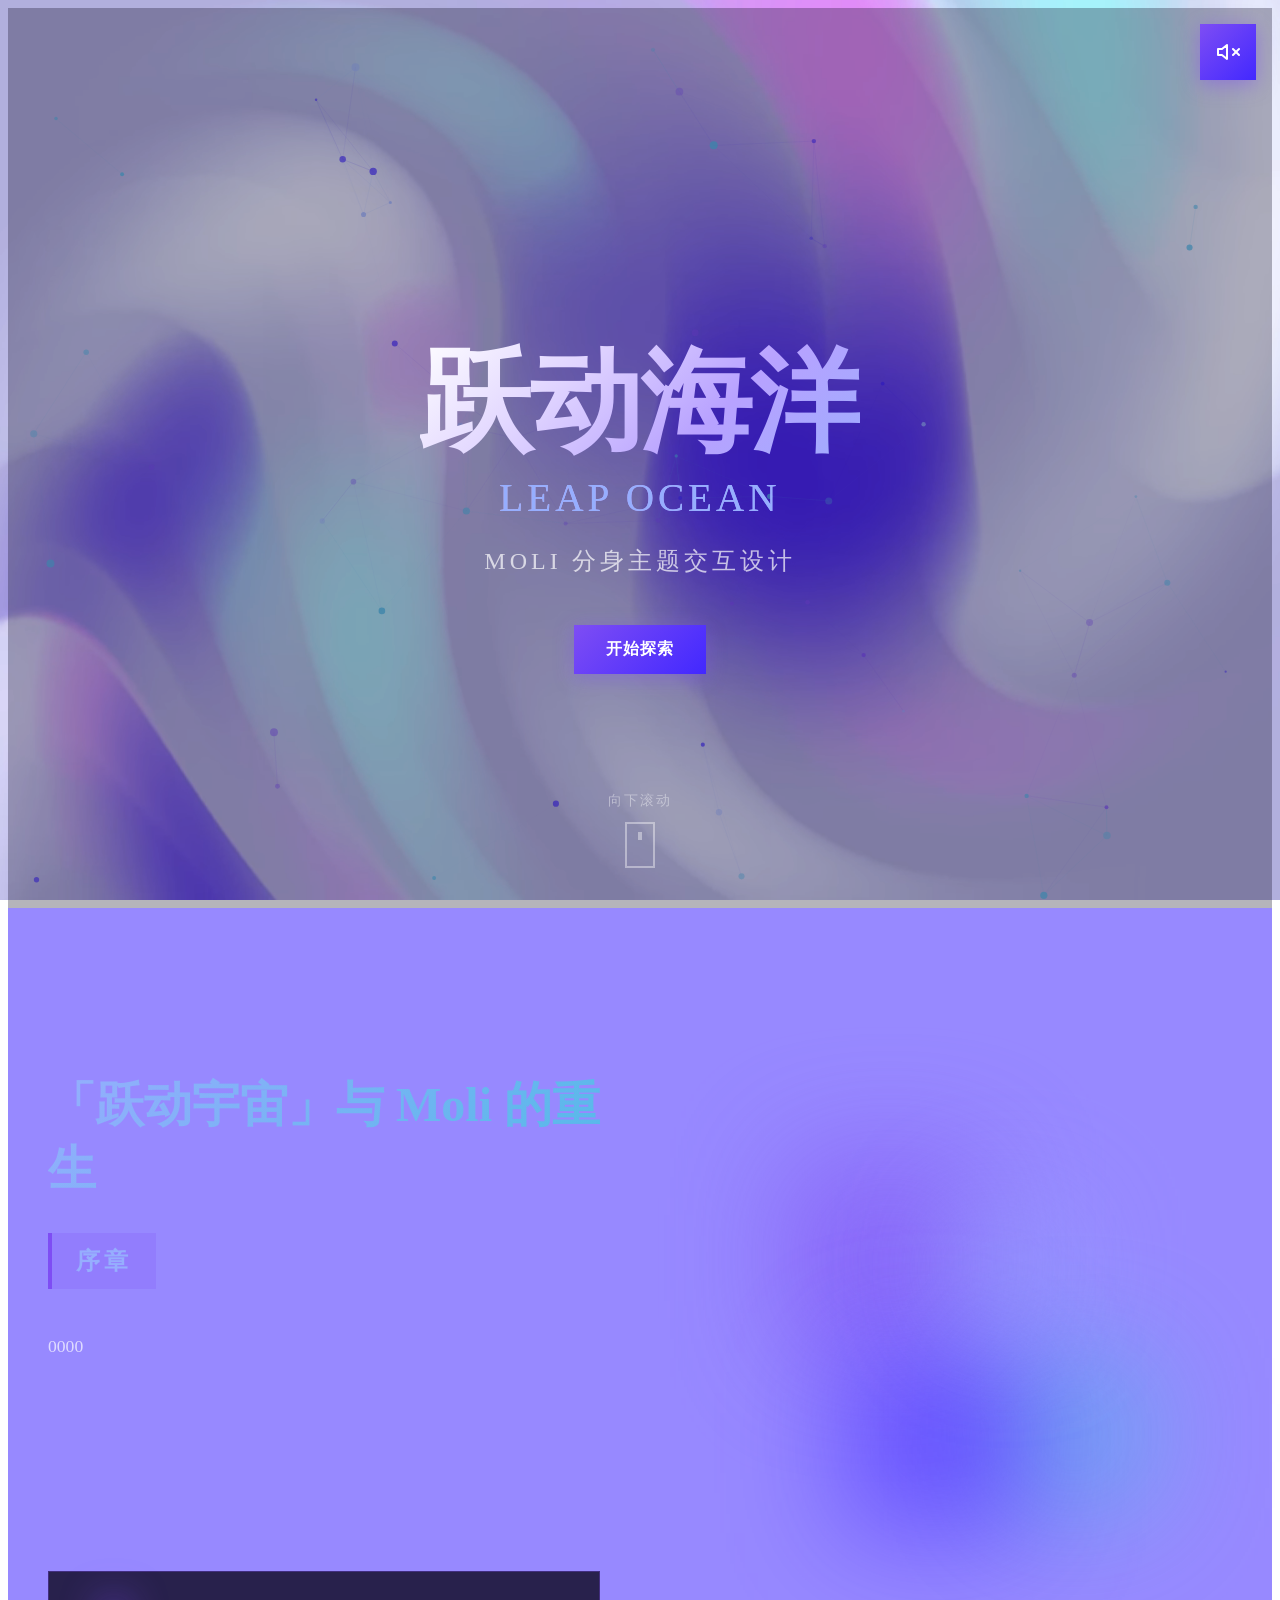
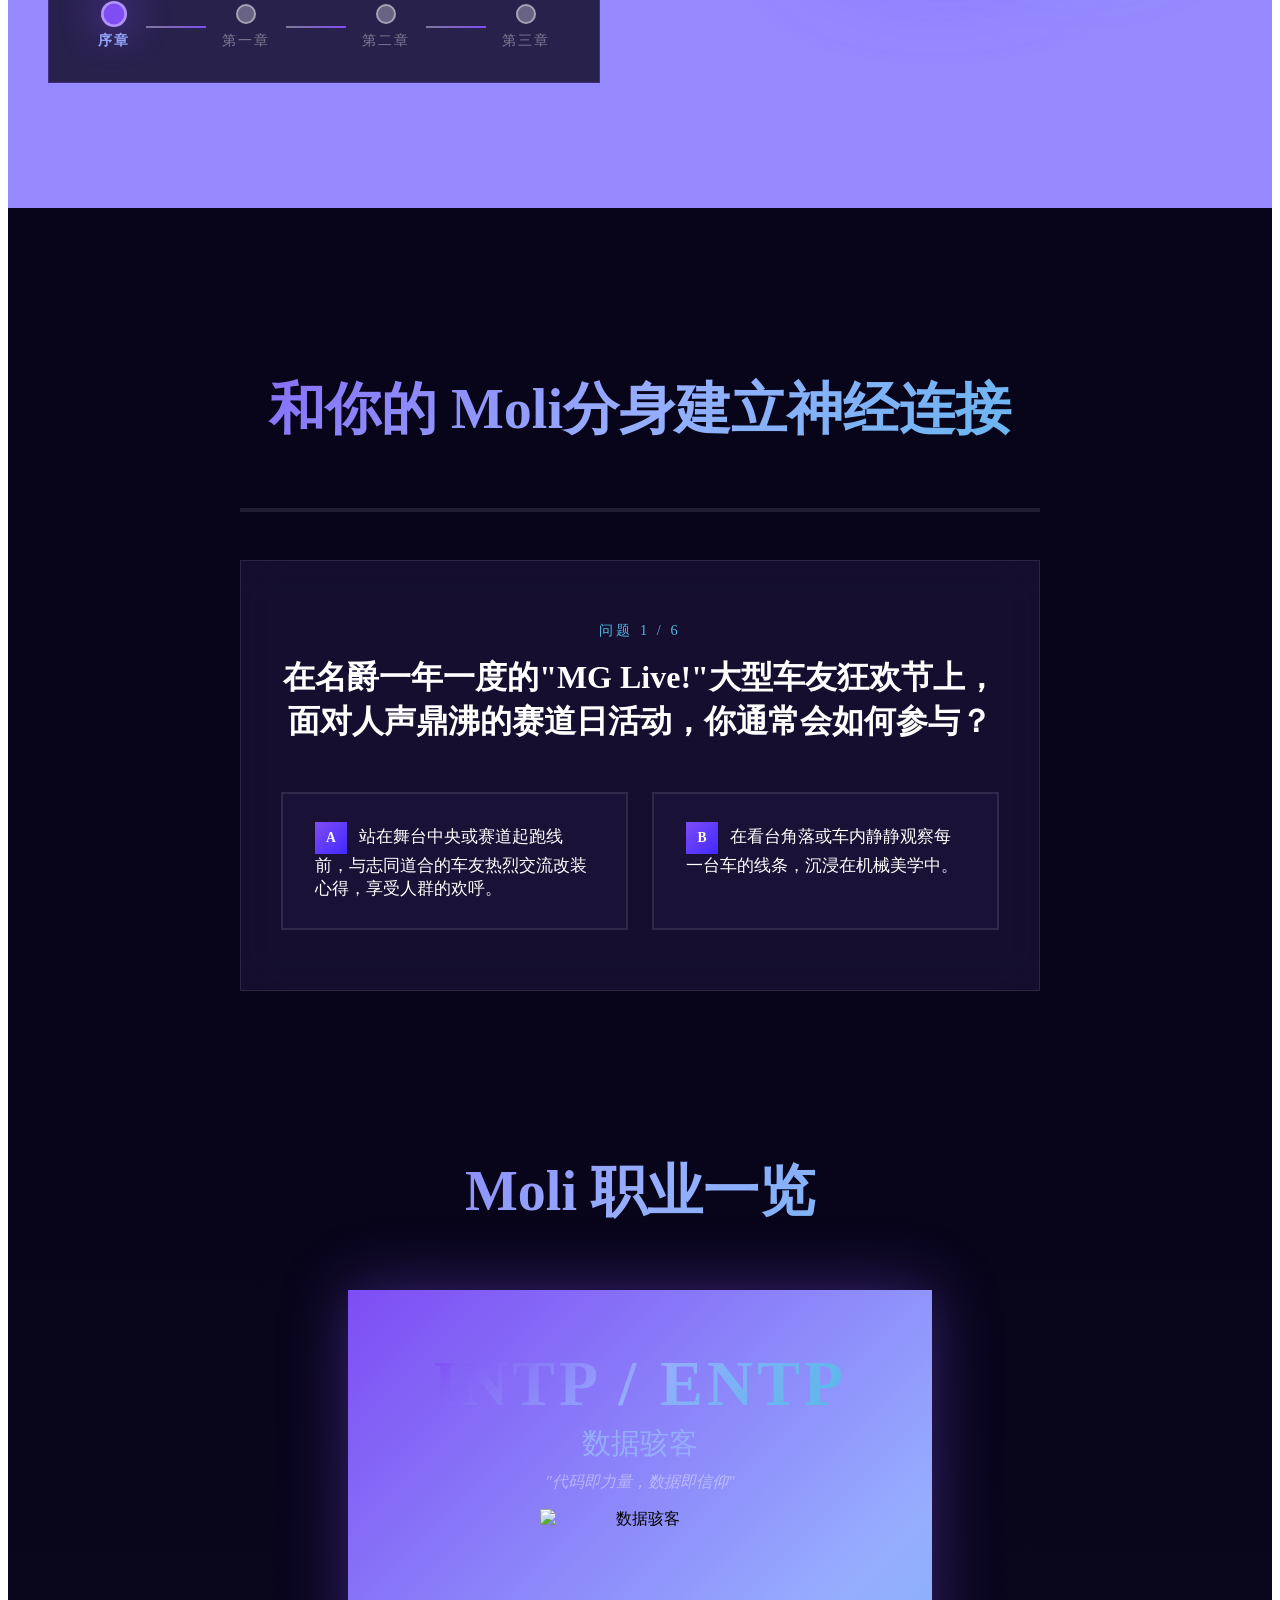
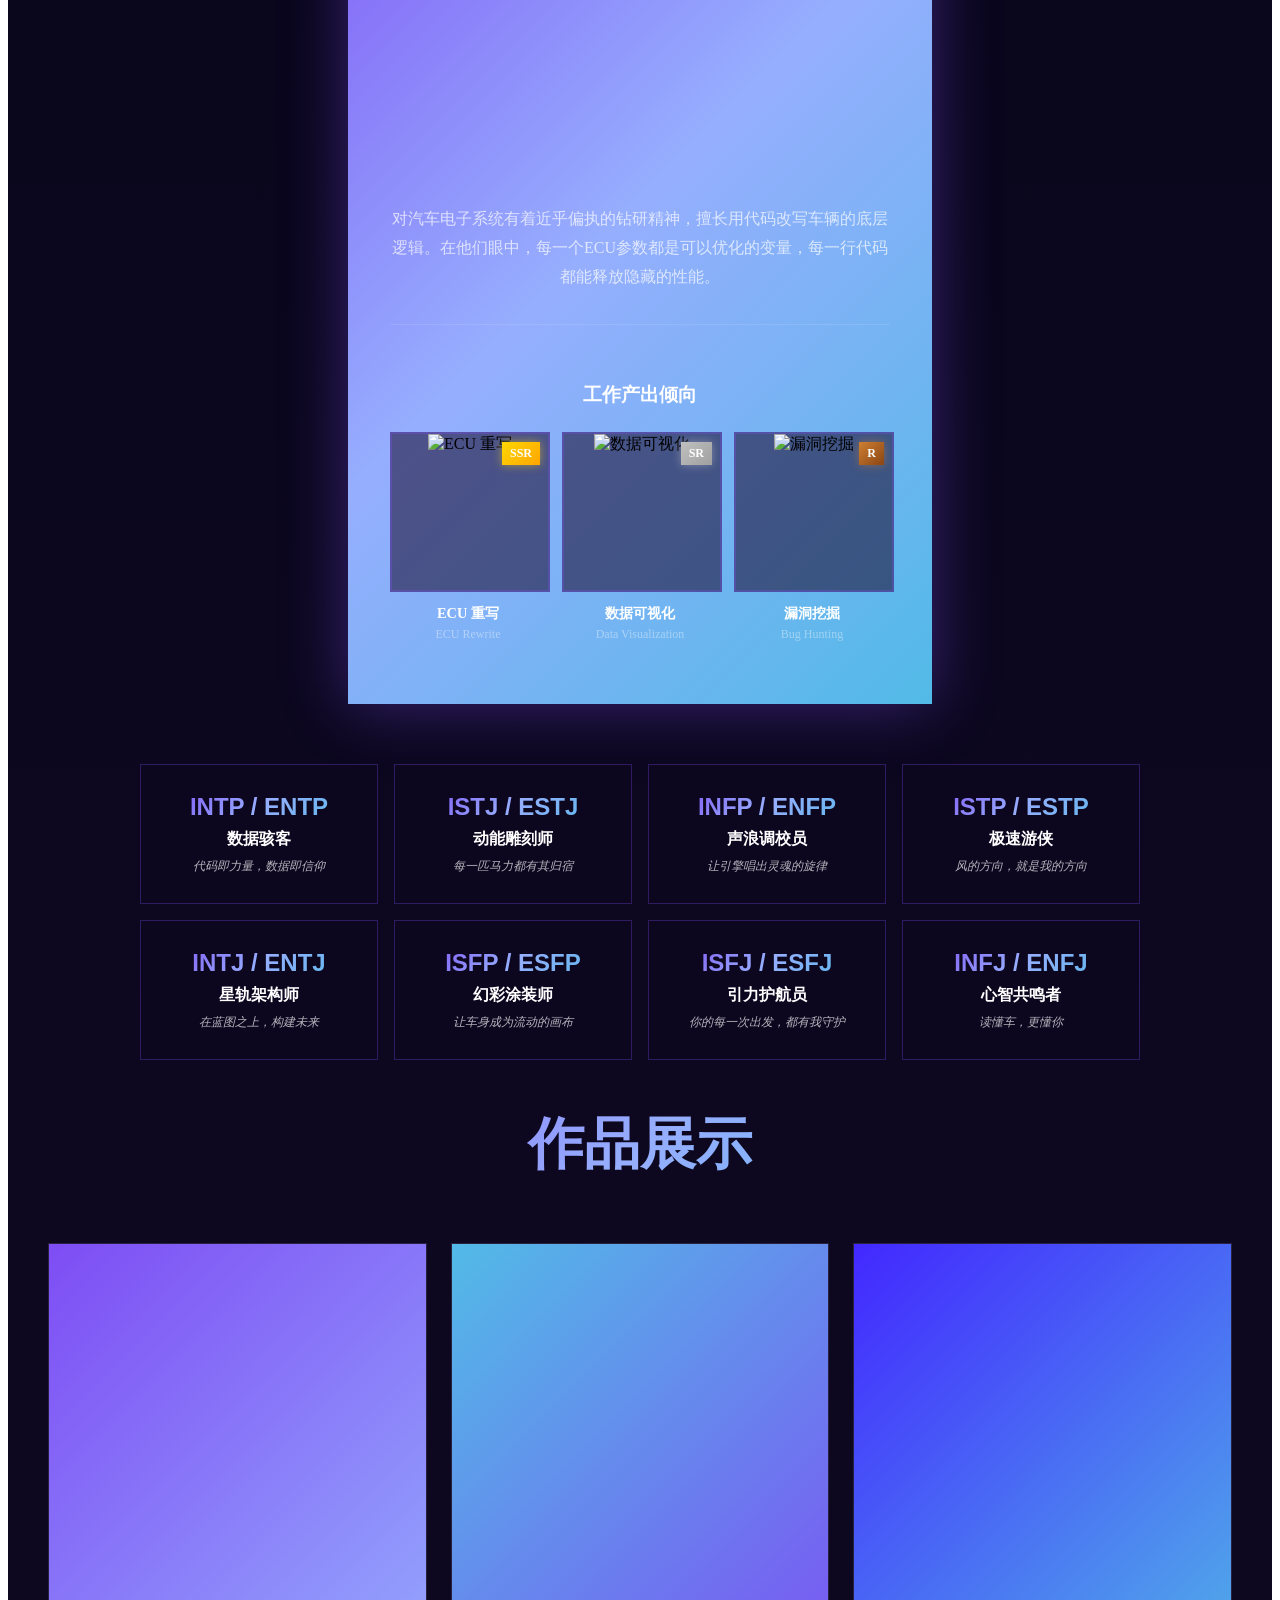
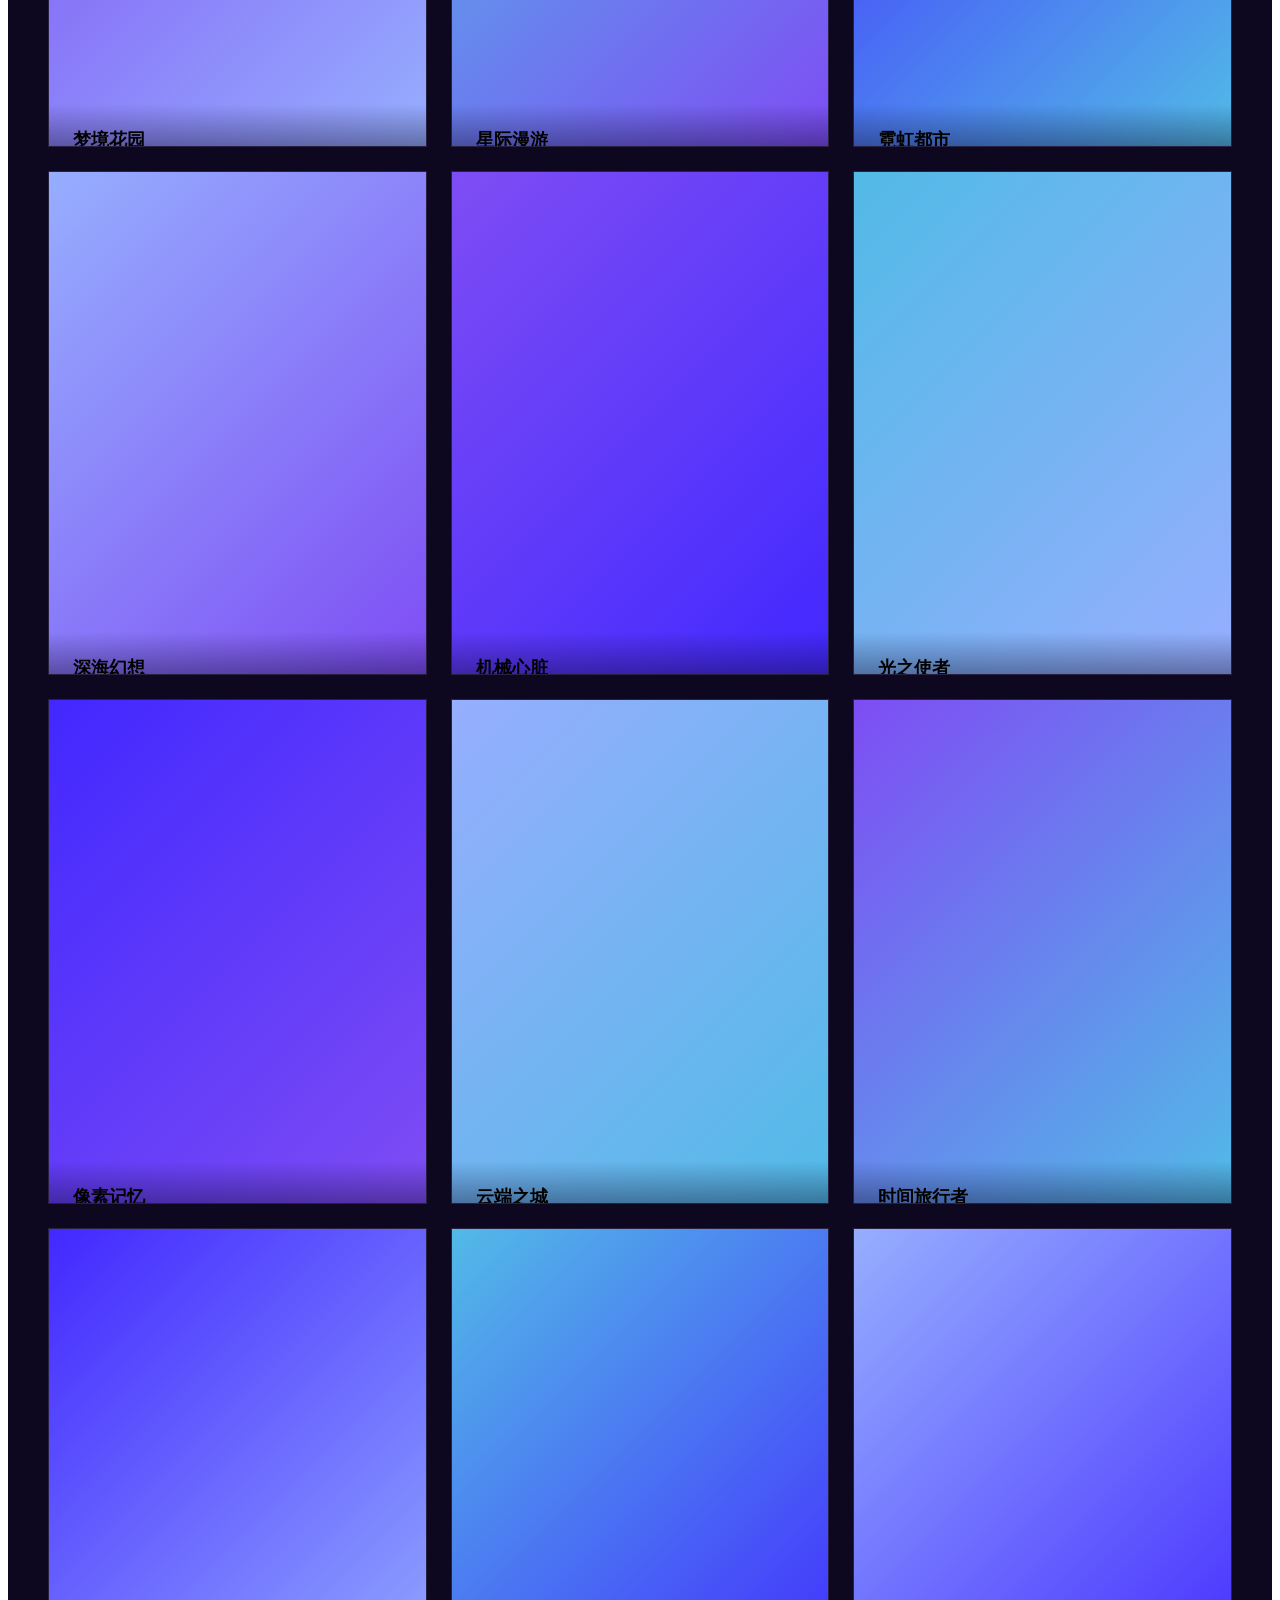
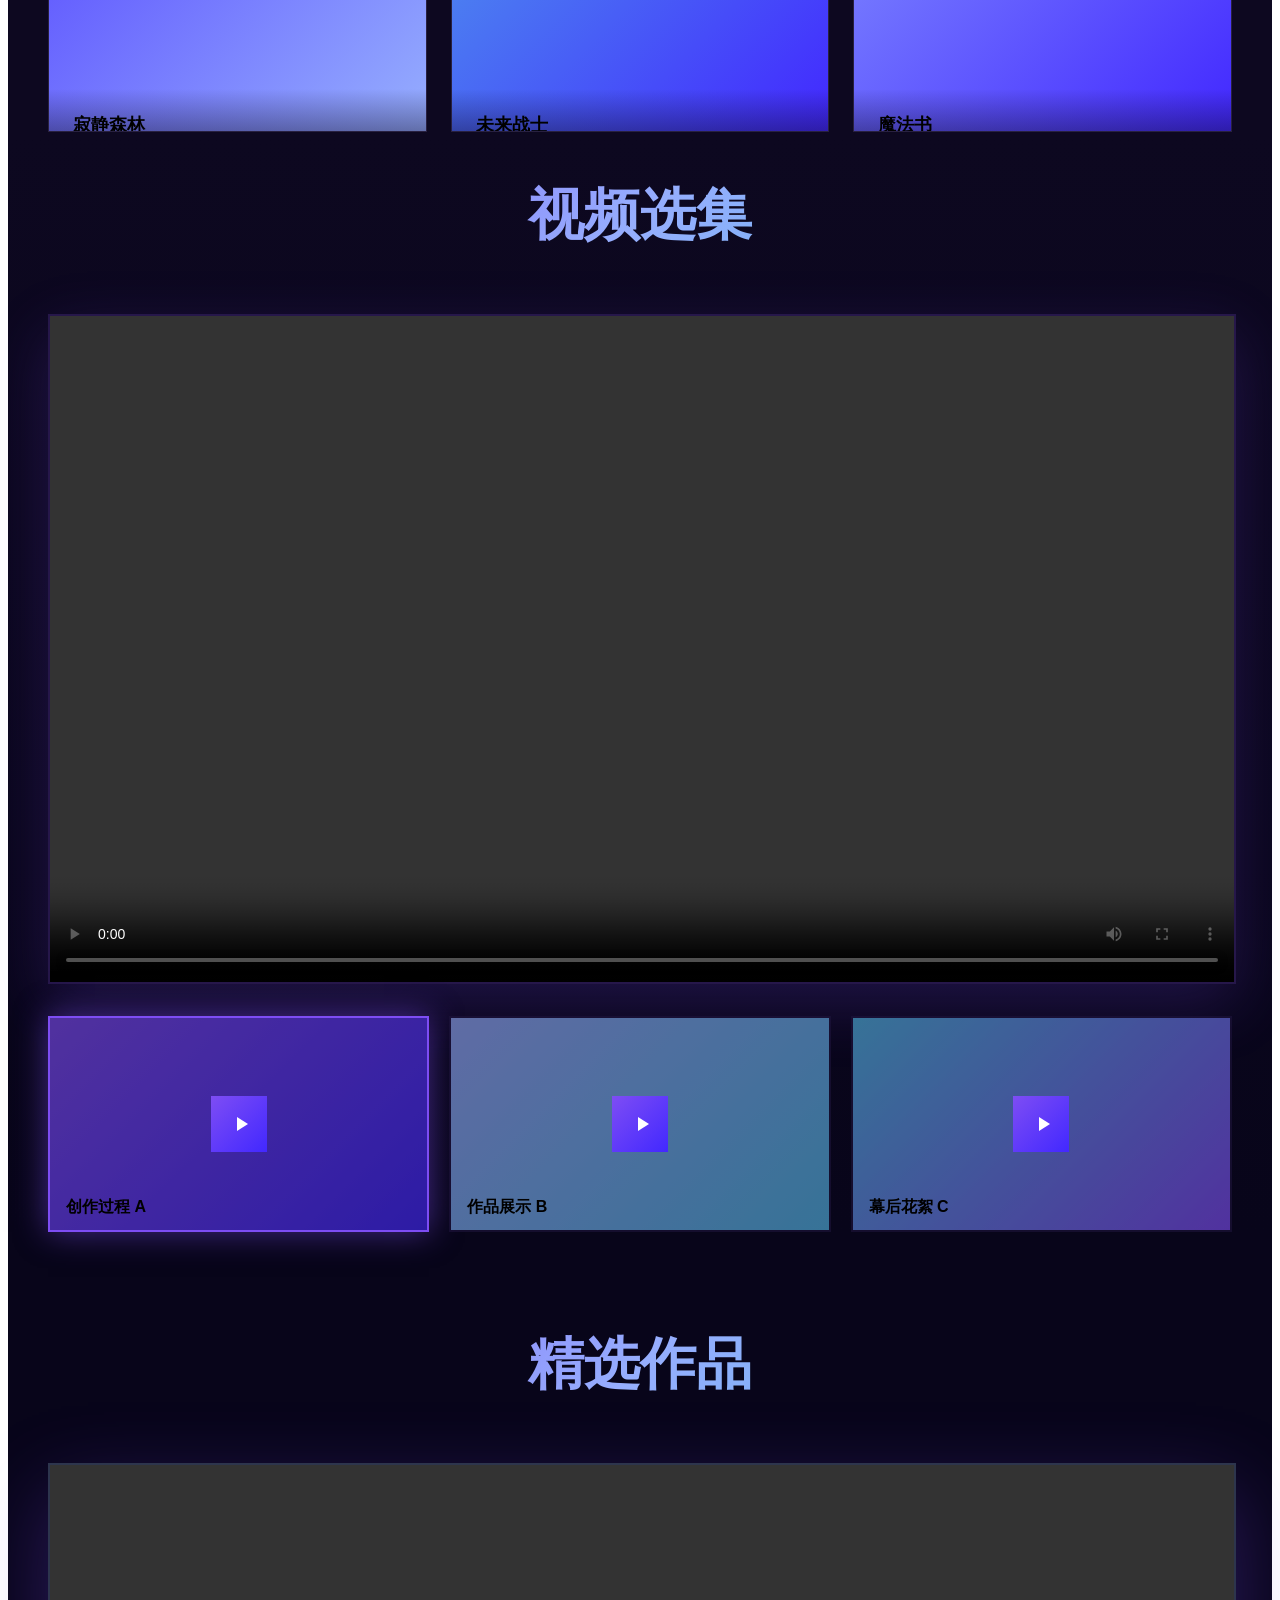
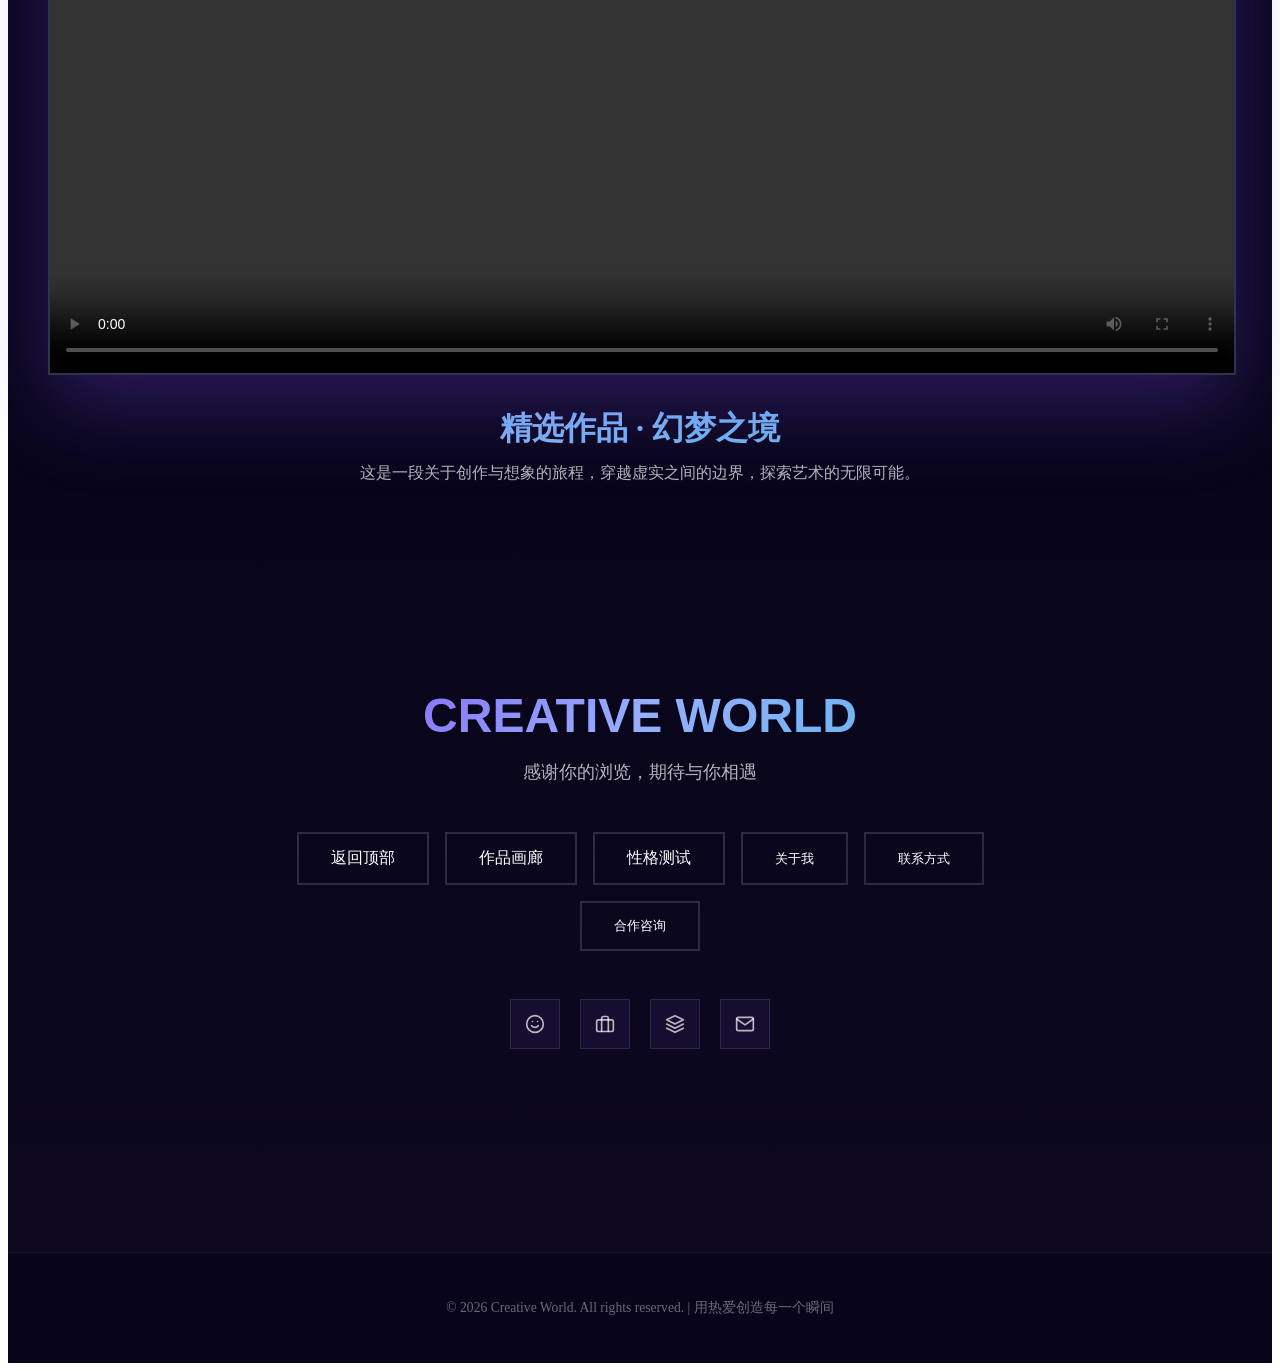
==== index.html @ 1a068270 "feat: 理解仓库并编辑网站 Co-authored-by: traeagent <traeagent@users.noreply.github.com>" ====
<!DOCTYPE html>
<html lang="zh-CN">
<head>
  <meta charset="UTF-8">
  <meta name="viewport" content="width=device-width, initial-scale=1.0">
  <title>个人作品集 | Creative Portfolio</title>
  <link rel="preconnect" href="https://fonts.googleapis.com">
  <link rel="preconnect" href="https://fonts.gstatic.com" crossorigin>
  <link rel="stylesheet" href="css/style.css">
</head>
<body>

  <canvas id="particles-canvas"></canvas>

  <div class="bg-video-container">
    <video class="bg-video" autoplay muted loop playsinline preload="metadata" poster="">
      <source src="assets/videos/basic_loop_bg_2.webm" type="video/webm">
    </video>
  </div>

  <button id="bgm-toggle" aria-label="背景音乐开关">
    <svg viewBox="0 0 24 24" fill="none" stroke="currentColor" stroke-width="2" stroke-linecap="round" stroke-linejoin="round">
      <polygon points="11 5 6 9 2 9 2 15 6 15 11 19 11 5"></polygon>
      <line x1="23" y1="9" x2="17" y2="15"></line>
      <line x1="17" y1="9" x2="23" y2="15"></line>
    </svg>
  </button>

  <section id="hero" class="section">
    <div class="hero-content">
      <h1 class="hero-title">跃动海洋<br><span class="hero-title-sub">LEAP OCEAN</span></h1>
      <p class="hero-subtitle">MOLI 分身主题交互设计</p>
      <div class="hero-cta">
        <a href="#worldview" class="btn btn-primary">开始探索</a>
      </div>
    </div>
    <div class="scroll-indicator">
      <span>向下滚动</span>
      <div class="mouse"></div>
    </div>
  </section>

  <section id="worldview" class="section">
    <div class="section-inner">
      <div class="worldview-content">
        <div class="worldview-text fade-in">
          <h2>「跃动宇宙」与 Moli 的重生</h2>
          
          <!-- 章节标题 -->
          <div class="chapter-header">
            <span class="chapter-label">序章</span>
          </div>
          
          <!-- 章节正文 -->
          <div class="chapter-content">
            <div class="chapter-text active" data-chapter="0">
              <p>0000</p>
            </div>
            <div class="chapter-text" data-chapter="1">
              <p>1111</p>
            </div>
            <div class="chapter-text" data-chapter="2">
              <p>2222</p>
            </div>
            <div class="chapter-text" data-chapter="3">
              <p>3333</p>
            </div>
          </div>
          
          <!-- 时间线导航 -->
          <div class="chapter-timeline">
            <div class="timeline-node active" data-chapter="0">
              <div class="node-dot"></div>
              <div class="node-label">序章</div>
            </div>
            <div class="timeline-line"></div>
            <div class="timeline-node" data-chapter="1">
              <div class="node-dot"></div>
              <div class="node-label">第一章</div>
            </div>
            <div class="timeline-line"></div>
            <div class="timeline-node" data-chapter="2">
              <div class="node-dot"></div>
              <div class="node-label">第二章</div>
            </div>
            <div class="timeline-line"></div>
            <div class="timeline-node" data-chapter="3">
              <div class="node-dot"></div>
              <div class="node-label">第三章</div>
            </div>
          </div>
        </div>
        <div class="worldview-visual fade-in">
          <div class="floating-shapes">
            <div class="shape shape-1"></div>
            <div class="shape shape-2"></div>
            <div class="shape shape-3"></div>
            <div class="shape shape-4"></div>
          </div>
        </div>
      </div>
    </div>
  </section>

  <section id="mbti-test" class="section">
    <div class="section-inner">
      <h2 class="section-title fade-in">和你的 Moli分身建立神经连接</h2>
      <div class="mbti-container fade-in">
        <div class="mbti-progress">
          <div class="mbti-progress-bar" id="mbti-progress-bar" style="width: 0%"></div>
        </div>
        <div class="glass-card mbti-question-card" id="mbti-question-card">
        </div>
      </div>
    </div>
  </section>

  <section id="mbti-results" class="section">
    <div class="section-inner">
      <h2 class="section-title fade-in">Moli 职业一览</h2>
      <div class="results-container">
        <div class="result-card fade-in" id="result-display">
          <div class="result-header">
            <div class="result-info">
              <div class="result-type">INTP / ENTP</div>
              <div class="result-name">数据骇客</div>
              <div class="result-slogan">"代码即力量，数据即信仰"</div>
            </div>
            <div class="result-avatar">
              <img src="assets/images/careers/data-hacker.png" alt="数据骇客">
            </div>
          </div>
          <div class="result-description">
            对汽车电子系统有着近乎偏执的钻研精神，擅长用代码改写车辆的底层逻辑。在他们眼中，每一个ECU参数都是可以优化的变量，每一行代码都能释放隐藏的性能。
          </div>
          <div class="result-outputs">
            <h4 class="outputs-title">工作产出倾向</h4>
            <div class="outputs-grid">
              <div class="output-item">
                <div class="output-image">
                  <img src="assets/images/outputs/hacker-1.png" alt="ECU 重写">
                  <span class="output-rarity rarity-SSR">SSR</span>
                </div>
                <div class="output-info">
                  <div class="output-title-cn">ECU 重写</div>
                  <div class="output-title-en">ECU Rewrite</div>
                </div>
              </div>
              <div class="output-item">
                <div class="output-image">
                  <img src="assets/images/outputs/hacker-2.png" alt="数据可视化">
                  <span class="output-rarity rarity-SR">SR</span>
                </div>
                <div class="output-info">
                  <div class="output-title-cn">数据可视化</div>
                  <div class="output-title-en">Data Visualization</div>
                </div>
              </div>
              <div class="output-item">
                <div class="output-image">
                  <img src="assets/images/outputs/hacker-3.png" alt="漏洞挖掘">
                  <span class="output-rarity rarity-R">R</span>
                </div>
                <div class="output-info">
                  <div class="output-title-cn">漏洞挖掘</div>
                  <div class="output-title-en">Bug Hunting</div>
                </div>
              </div>
            </div>
          </div>
        </div>
        <div class="all-types-grid fade-in" id="all-types-grid">
        </div>
      </div>
    </div>
  </section>

  <section id="gallery" class="section">
    <div class="section-inner">
      <h2 class="section-title fade-in">作品展示</h2>
      <div class="gallery-grid fade-in">
        <div class="art-card">
          <div class="art-card-image" style="background: linear-gradient(135deg, #7E4DF4 0%, #96AEFE 100%);"></div>
          <div class="art-card-overlay">
            <div class="art-card-title">梦境花园</div>
            <div class="art-card-tags">
              <span class="art-card-tag">插画</span>
              <span class="art-card-tag">概念设计</span>
            </div>
          </div>
        </div>
        <div class="art-card">
          <div class="art-card-image" style="background: linear-gradient(135deg, #52BAE7 0%, #7E4DF4 100%);"></div>
          <div class="art-card-overlay">
            <div class="art-card-title">星际漫游</div>
            <div class="art-card-tags">
              <span class="art-card-tag">3D</span>
              <span class="art-card-tag">科幻</span>
            </div>
          </div>
        </div>
        <div class="art-card">
          <div class="art-card-image" style="background: linear-gradient(135deg, #4228FF 0%, #52BAE7 100%);"></div>
          <div class="art-card-overlay">
            <div class="art-card-title">霓虹都市</div>
            <div class="art-card-tags">
              <span class="art-card-tag">赛博朋克</span>
              <span class="art-card-tag">场景</span>
            </div>
          </div>
        </div>
        <div class="art-card">
          <div class="art-card-image" style="background: linear-gradient(135deg, #96AEFE 0%, #7E4DF4 100%);"></div>
          <div class="art-card-overlay">
            <div class="art-card-title">深海幻想</div>
            <div class="art-card-tags">
              <span class="art-card-tag">插画</span>
              <span class="art-card-tag">奇幻</span>
            </div>
          </div>
        </div>
        <div class="art-card">
          <div class="art-card-image" style="background: linear-gradient(135deg, #7E4DF4 0%, #4228FF 100%);"></div>
          <div class="art-card-overlay">
            <div class="art-card-title">机械心脏</div>
            <div class="art-card-tags">
              <span class="art-card-tag">3D</span>
              <span class="art-card-tag">机械</span>
            </div>
          </div>
        </div>
        <div class="art-card">
          <div class="art-card-image" style="background: linear-gradient(135deg, #52BAE7 0%, #96AEFE 100%);"></div>
          <div class="art-card-overlay">
            <div class="art-card-title">光之使者</div>
            <div class="art-card-tags">
              <span class="art-card-tag">角色设计</span>
              <span class="art-card-tag">原画</span>
            </div>
          </div>
        </div>
        <div class="art-card">
          <div class="art-card-image" style="background: linear-gradient(135deg, #4228FF 0%, #7E4DF4 100%);"></div>
          <div class="art-card-overlay">
            <div class="art-card-title">像素记忆</div>
            <div class="art-card-tags">
              <span class="art-card-tag">像素风</span>
              <span class="art-card-tag">复古</span>
            </div>
          </div>
        </div>
        <div class="art-card">
          <div class="art-card-image" style="background: linear-gradient(135deg, #96AEFE 0%, #52BAE7 100%);"></div>
          <div class="art-card-overlay">
            <div class="art-card-title">云端之城</div>
            <div class="art-card-tags">
              <span class="art-card-tag">场景</span>
              <span class="art-card-tag">概念设计</span>
            </div>
          </div>
        </div>
        <div class="art-card">
          <div class="art-card-image" style="background: linear-gradient(135deg, #7E4DF4 0%, #52BAE7 100%);"></div>
          <div class="art-card-overlay">
            <div class="art-card-title">时间旅行者</div>
            <div class="art-card-tags">
              <span class="art-card-tag">角色设计</span>
              <span class="art-card-tag">科幻</span>
            </div>
          </div>
        </div>
        <div class="art-card">
          <div class="art-card-image" style="background: linear-gradient(135deg, #4228FF 0%, #96AEFE 100%);"></div>
          <div class="art-card-overlay">
            <div class="art-card-title">寂静森林</div>
            <div class="art-card-tags">
              <span class="art-card-tag">插画</span>
              <span class="art-card-tag">自然</span>
            </div>
          </div>
        </div>
        <div class="art-card">
          <div class="art-card-image" style="background: linear-gradient(135deg, #52BAE7 0%, #4228FF 100%);"></div>
          <div class="art-card-overlay">
            <div class="art-card-title">未来战士</div>
            <div class="art-card-tags">
              <span class="art-card-tag">3D</span>
              <span class="art-card-tag">角色</span>
            </div>
          </div>
        </div>
        <div class="art-card">
          <div class="art-card-image" style="background: linear-gradient(135deg, #96AEFE 0%, #4228FF 100%);"></div>
          <div class="art-card-overlay">
            <div class="art-card-title">魔法书</div>
            <div class="art-card-tags">
              <span class="art-card-tag">道具设计</span>
              <span class="art-card-tag">奇幻</span>
            </div>
          </div>
        </div>
      </div>
    </div>
  </section>

  <section id="video-selector" class="section">
    <div class="section-inner">
      <h2 class="section-title fade-in">视频选集</h2>
      <div class="video-selector-wrapper fade-in">
        <div class="video-player-container">
          <video id="main-video-player" controls>
            <source src="https://www.w3schools.com/html/mov_bbb.mp4" type="video/mp4">
          </video>
        </div>
        <div class="video-selector-thumbs" id="video-thumbs">
        </div>
      </div>
    </div>
  </section>

  <section id="featured-video" class="section">
    <div class="section-inner">
      <h2 class="section-title fade-in">精选作品</h2>
      <div class="featured-video-wrapper fade-in">
        <div class="featured-video-container" id="featured-video-container">
        </div>
        <div class="featured-video-info">
          <h3 class="featured-video-title" id="featured-video-title"></h3>
          <p class="featured-video-desc" id="featured-video-desc"></p>
        </div>
      </div>
    </div>
  </section>

  <section id="footer-nav" class="section">
    <div class="section-inner">
      <div class="footer-content fade-in">
        <div class="footer-logo">CREATIVE WORLD</div>
        <p class="footer-tagline">感谢你的浏览，期待与你相遇</p>
        
        <div class="footer-links">
          <a href="#hero" class="footer-link">返回顶部</a>
          <a href="#gallery" class="footer-link">作品画廊</a>
          <a href="#mbti-test" class="footer-link">性格测试</a>
          <button class="footer-link">关于我</button>
          <button class="footer-link">联系方式</button>
          <button class="footer-link">合作咨询</button>
        </div>

        <div class="social-links">
          <a href="#" class="social-link" aria-label="微博">
            <svg viewBox="0 0 24 24" fill="none" stroke="currentColor" stroke-width="2" stroke-linecap="round" stroke-linejoin="round">
              <circle cx="12" cy="12" r="10"></circle>
              <path d="M8 14s1.5 2 4 2 4-2 4-2"></path>
              <line x1="9" y1="9" x2="9.01" y2="9"></line>
              <line x1="15" y1="9" x2="15.01" y2="9"></line>
            </svg>
          </a>
          <a href="#" class="social-link" aria-label="B站">
            <svg viewBox="0 0 24 24" fill="none" stroke="currentColor" stroke-width="2" stroke-linecap="round" stroke-linejoin="round">
              <rect x="2" y="7" width="20" height="14" rx="2" ry="2"></rect>
              <path d="M16 21V5a2 2 0 0 0-2-2h-4a2 2 0 0 0-2 2v16"></path>
            </svg>
          </a>
          <a href="#" class="social-link" aria-label="小红书">
            <svg viewBox="0 0 24 24" fill="none" stroke="currentColor" stroke-width="2" stroke-linecap="round" stroke-linejoin="round">
              <path d="M12 2L2 7l10 5 10-5-10-5z"></path>
              <path d="M2 17l10 5 10-5"></path>
              <path d="M2 12l10 5 10-5"></path>
            </svg>
          </a>
          <a href="#" class="social-link" aria-label="邮箱">
            <svg viewBox="0 0 24 24" fill="none" stroke="currentColor" stroke-width="2" stroke-linecap="round" stroke-linejoin="round">
              <path d="M4 4h16c1.1 0 2 .9 2 2v12c0 1.1-.9 2-2 2H4c-1.1 0-2-.9-2-2V6c0-1.1.9-2 2-2z"></path>
              <polyline points="22,6 12,13 2,6"></polyline>
            </svg>
          </a>
        </div>
      </div>
    </div>
  </section>

  <div class="copyright">
    <p>© 2026 Creative World. All rights reserved. | 用热爱创造每一个瞬间</p>
  </div>

  <script src="js/particles.js"></script>
  <script src="js/scroll.js"></script>
  <script src="js/mbti.js"></script>
  <script src="js/video.js"></script>
  <script src="js/bgm.js"></script>
</body>
</html>
---- css/style.css ----
@font-face {
  font-family: 'HarmonyOS Sans';
  src: url('../assets/fonts/HarmonyOS_Sans_SC_Light.otf') format('opentype');
  font-weight: 300;
  font-style: normal;
  font-display: swap;
}

@font-face {
  font-family: 'HarmonyOS Sans';
  src: url('../assets/fonts/HarmonyOS_Sans_SC_Regular.otf') format('opentype');
  font-weight: 400;
  font-style: normal;
  font-display: swap;
}

@font-face {
  font-family: 'HarmonyOS Sans';
  src: url('../assets/fonts/HarmonyOS_Sans_SC_Bold.otf') format('opentype');
  font-weight: 700;
  font-style: normal;
  font-display: swap;
}

:root {
  --primary-purple: #7E4DF4;
  --light-blue-purple: #96AEFE;
  --cyan-blue: #52BAE7;
  --deep-purple: #4228FF;
  --bg-dark: #0d0820;
  --bg-darker: #08051a;
  --bg-card: rgba(30, 20, 60, 0.6);
  --text-primary: #ffffff;
  --text-secondary: rgba(255, 255, 255, 0.7);
  --text-muted: rgba(255, 255, 255, 0.4);
  --border-glow: rgba(126, 77, 244, 0.5);
  --gradient-primary: linear-gradient(135deg, #7E4DF4 0%, #4228FF 100%);
  --gradient-secondary: linear-gradient(135deg, #96AEFE 0%, #52BAE7 100%);
  --gradient-accent: linear-gradient(135deg, #7E4DF4 0%, #96AEFE 50%, #52BAE7 100%);
  --font-display: 'HarmonyOS Sans', 'PingFang SC', 'Microsoft YaHei', sans-serif;
  --font-body: 'HarmonyOS Sans', 'PingFang SC', 'Microsoft YaHei', sans-serif;

.section {
  min-height: 100vh;
  padding: var(--section-padding);
  position: relative;
  display: flex;
  align-items: center;
  justify-content: center;
}

.section-inner {
  max-width: 1400px;
  width: 100%;
  margin: 0 auto;
  padding: 0 40px;
  position: relative;
  z-index: 2;
}

.section-title {
  font-size: clamp(2rem, 5vw, 3.5rem);
  margin-bottom: 60px;
  text-align: center;
  background: var(--gradient-accent);
  -webkit-background-clip: text;
  -webkit-text-fill-color: transparent;
  background-clip: text;
}

.glass-card {
  background: var(--bg-card);
  backdrop-filter: blur(20px);
  border: 1px solid rgba(255, 255, 255, 0.1);
}

.glow-border {
  position: relative;
}

.glow-border::before {
  content: '';
  position: absolute;
  inset: -2px;
  background: var(--gradient-accent);
  z-index: -1;
  opacity: 0;
  transition: opacity 0.3s ease;
}

.glow-border:hover::before {
  opacity: 1;
}

.btn {
  display: inline-flex;
  align-items: center;
  justify-content: center;
  padding: 14px 32px;
  font-family: var(--font-display);
  font-size: 1rem;
  font-weight: 600;
  border: none;
  cursor: pointer;
  transition: all 0.3s ease;
  text-decoration: none;
  text-transform: uppercase;
  letter-spacing: 1px;
}

.btn-primary {
  background: var(--gradient-primary);
  color: white;
  box-shadow: 0 4px 20px rgba(126, 77, 244, 0.4);
}

.btn-primary:hover {
  transform: translateY(-2px);
  box-shadow: 0 8px 30px rgba(126, 77, 244, 0.6);
}

.btn-outline {
  background: transparent;
  color: var(--light-blue-purple);
  border: 2px solid var(--light-blue-purple);
}

.btn-outline:hover {
  background: var(--light-blue-purple);
  color: var(--bg-dark);
  box-shadow: 0 0 20px rgba(150, 174, 254, 0.5);
}

.fade-in {
  opacity: 0;
  transform: translateY(40px);
  transition: opacity 0.8s ease, transform 0.8s ease;
}

.fade-in.visible {
  opacity: 1;
  transform: translateY(0);
}

#particles-canvas {
  position: fixed;
  top: 0;
  left: 0;
  width: 100%;
  height: 100%;
  z-index: 1;
  pointer-events: none;
}

.bg-video-container {
  position: fixed;
  top: 0;
  left: 0;
  width: 100%;
  height: 100%;
  z-index: 0;
  overflow: hidden;
  pointer-events: none;
  background: linear-gradient(135deg, #4228FF 0%, #7E4DF4 50%, #52BAE7 100%);
}

.bg-video {
  width: 100%;
  height: 100%;
  object-fit: cover;
}

#bgm-toggle {
  position: fixed;
  top: 24px;
  right: 24px;
  width: 56px;
  height: 56px;
  background: var(--gradient-primary);
  border: none;
  cursor: pointer;
  z-index: 1000;
  display: flex;
  align-items: center;
  justify-content: center;
  box-shadow: 0 4px 20px rgba(126, 77, 244, 0.5);
  transition: all 0.3s ease;
}

#bgm-toggle:hover {
  transform: scale(1.1);
  box-shadow: 0 6px 30px rgba(126, 77, 244, 0.7);
}

#bgm-toggle.playing {
  animation: pulse-glow 2s ease-in-out infinite;
}

#bgm-toggle svg {
  width: 24px;
  height: 24px;
  color: white;
}

@keyframes pulse-glow {
  0%, 100% {
    box-shadow: 0 4px 20px rgba(126, 77, 244, 0.5);
  }
  50% {
    box-shadow: 0 4px 40px rgba(126, 77, 244, 0.9), 0 0 60px rgba(150, 174, 254, 0.4);
  }
}

/* ========== HERO SECTION ========== */
#hero {
  min-height: 100vh;
  display: flex;
  align-items: center;
  justify-content: center;
  text-align: center;
  position: relative;
  overflow: hidden;
  background: transparent;
}

#hero::before {
  content: '';
  position: absolute;
  inset: 0;
  background: rgba(13, 8, 32, 0.3);
  z-index: 1;
}

.hero-content {
  position: relative;
  z-index: 2;
}

.hero-title {
  font-size: clamp(3rem, 10vw, 7rem);
  font-weight: 800;
  margin-bottom: 0;
  background: linear-gradient(135deg, #ffffff 0%, #e0d4ff 30%, #b8a2ff 60%, #96AEFE 100%);
  -webkit-background-clip: text;
  -webkit-text-fill-color: transparent;
  background-clip: text;
  letter-spacing: -2px;
  animation: title-reveal 1.2s ease-out forwards;
  line-height: 1.2;
}

.hero-title-sub {
  font-size: 0.35em;
  font-weight: 400;
  letter-spacing: 4px;
  display: block;
  margin-top: 4px;
  color: var(--light-blue-purple);
  -webkit-text-fill-color: var(--light-blue-purple);
}

.hero-subtitle {
  font-size: clamp(1rem, 2.5vw, 1.5rem);
  color: var(--text-secondary);
  margin-bottom: 48px;
  font-weight: 300;
  letter-spacing: 4px;
  text-transform: uppercase;
  animation: subtitle-reveal 1.2s ease-out 0.3s both;
}

.hero-cta {
  animation: subtitle-reveal 1.2s ease-out 0.6s both;
}

.scroll-indicator {
  position: absolute;
  bottom: 40px;
  left: 50%;
  transform: translateX(-50%);
  display: flex;
  flex-direction: column;
  align-items: center;
  gap: 12px;
  color: var(--text-muted);
  font-size: 0.85rem;
  letter-spacing: 2px;
  text-transform: uppercase;
  animation: bounce 2s ease-in-out infinite;
  z-index: 2;
}

.scroll-indicator .mouse {
  width: 26px;
  height: 42px;
  border: 2px solid var(--text-muted);
  position: relative;
}

.scroll-indicator .mouse::after {
  content: '';
  position: absolute;
  top: 8px;
  left: 50%;
  transform: translateX(-50%);
  width: 4px;
  height: 8px;
  background: var(--text-muted);
  animation: scroll-dot 1.5s ease-in-out infinite;
}

@keyframes title-reveal {
  from {
    opacity: 0;
    transform: translateY(40px);
    filter: blur(10px);
  }
  to {
    opacity: 1;
    transform: translateY(0);
    filter: blur(0);
  }
}

@keyframes subtitle-reveal {
  from {
    opacity: 0;
    transform: translateY(20px);
  }
  to {
    opacity: 1;
    transform: translateY(0);
  }
}

@keyframes bounce {
  0%, 100% {
    transform: translateX(-50%) translateY(0);
  }
  50% {
    transform: translateX(-50%) translateY(-10px);
  }
}

@keyframes scroll-dot {
  0% {
    transform: translateX(-50%) translateY(0);
    opacity: 1;
  }
  100% {
    transform: translateX(-50%) translateY(16px);
    opacity: 0;
  }
}

/* ========== WORLDVIEW SECTION ========== */
#worldview {
  background: rgba(66, 40, 255, 0.55);
  backdrop-filter: blur(8px);
}

.worldview-content {
  display: grid;
  grid-template-columns: 1fr 1fr;
  gap: 80px;
  align-items: center;
}

.worldview-text h2 {
  font-size: clamp(2rem, 4vw, 3rem);
  margin-bottom: 32px;
  background: var(--gradient-secondary);
  -webkit-background-clip: text;
  -webkit-text-fill-color: transparent;
  background-clip: text;
}

.chapter-header {
  margin-bottom: 24px;
  padding: 12px 24px;
  background: rgba(126, 77, 244, 0.2);
  border-left: 4px solid var(--primary-purple);
  display: inline-block;
}

.chapter-label {
  font-size: 1.5rem;
  font-weight: 600;
  color: var(--light-blue-purple);
  letter-spacing: 4px;
}

.chapter-content {
  min-height: 200px;
  margin-bottom: 40px;
}

.chapter-text {
  display: none;
  font-size: 1.1rem;
  color: var(--text-secondary);
  line-height: 1.8;
  animation: fadeInChapter 0.5s ease;
}

.chapter-text.active {
  display: block;
}

.chapter-text p {
  margin-bottom: 24px;
}

@keyframes fadeInChapter {
  from {
    opacity: 0;
    transform: translateY(20px);
  }
  to {
    opacity: 1;
    transform: translateY(0);
  }
}

.chapter-timeline {
  display: flex;
  align-items: center;
  justify-content: center;
  gap: 0;
  padding: 24px;
  background: rgba(13, 8, 32, 0.8);
  border: 1px solid rgba(126, 77, 244, 0.3);
}

.timeline-node {
  display: flex;
  flex-direction: column;
  align-items: center;
  gap: 8px;
  cursor: pointer;
  transition: all 0.3s ease;
  padding: 8px 16px;
}

.timeline-node:hover .node-dot {
  transform: scale(1.2);
  box-shadow: 0 0 20px rgba(126, 77, 244, 0.8);
}

.timeline-node.active .node-dot {
  background: var(--primary-purple);
  box-shadow: 0 0 30px rgba(126, 77, 244, 0.9);
  transform: scale(1.3);
}

.timeline-node.active .node-label {
  color: var(--light-blue-purple);
  font-weight: 600;
}

.node-dot {
  width: 16px;
  height: 16px;
  border-radius: 50%;
  background: rgba(255, 255, 255, 0.3);
  border: 2px solid var(--text-muted);
  transition: all 0.3s ease;
}

.node-label {
  font-size: 0.85rem;
  color: var(--text-muted);
  letter-spacing: 2px;
  transition: all 0.3s ease;
}

.timeline-line {
  width: 60px;
  height: 2px;
  background: linear-gradient(90deg, var(--text-muted), var(--primary-purple));
}

.worldview-visual {
  position: relative;
  height: 500px;
  display: flex;
  align-items: center;
  justify-content: center;
}

.floating-shapes {
  position: absolute;
  width: 100%;
  height: 100%;
}

.shape {
  position: absolute;
  filter: blur(60px);
  opacity: 0.6;
  animation: float 6s ease-in-out infinite;
}

.shape-1 {
  width: 200px;
  height: 200px;
  background: var(--primary-purple);
  top: 10%;
  left: 20%;
  animation-delay: 0s;
}

.shape-2 {
  width: 150px;
  height: 150px;
  background: var(--cyan-blue);
  top: 50%;
  right: 15%;
  animation-delay: 2s;
}

.shape-3 {
  width: 180px;
  height: 180px;
  background: var(--deep-purple);
  bottom: 15%;
  left: 30%;
  animation-delay: 4s;
}

.shape-4 {
  width: 120px;
  height: 120px;
  background: var(--light-blue-purple);
  top: 20%;
  right: 30%;
  animation-delay: 1s;
}

@keyframes float {
  0%, 100% {
    transform: translateY(0) scale(1);
  }
  50% {
    transform: translateY(-30px) scale(1.1);
  }
}

/* ========== MBTI SECTION ========== */
#mbti-test {
  background: var(--bg-darker);
}

.mbti-container {
  max-width: 800px;
  margin: 0 auto;
}

.mbti-progress {
  height: 4px;
  background: rgba(255, 255, 255, 0.1);
  margin-bottom: 48px;
  overflow: hidden;
}

.mbti-progress-bar {
  height: 100%;
  background: var(--gradient-accent);
  transition: width 0.5s ease;
  box-shadow: 0 0 20px rgba(126, 77, 244, 0.6);
}

.mbti-question-card {
  text-align: center;
  padding: 60px 40px;
}

.mbti-question-number {
  font-size: 0.9rem;
  color: var(--cyan-blue);
  letter-spacing: 3px;
  text-transform: uppercase;
  margin-bottom: 16px;
}

.mbti-question {
  font-size: clamp(1.5rem, 3vw, 2rem);
  margin-bottom: 48px;
  font-weight: 600;
  color: var(--text-primary);
}

.mbti-options {
  display: grid;
  grid-template-columns: 1fr 1fr;
  gap: 24px;
}

.mbti-option {
  padding: 28px 32px;
  background: var(--bg-card);
  border: 2px solid rgba(255, 255, 255, 0.1);
  cursor: pointer;
  transition: all 0.3s ease;
  font-size: 1.05rem;
  color: var(--text-primary);
  text-align: left;
  position: relative;
  overflow: hidden;
}

.mbti-option::before {
  content: '';
  position: absolute;
  left: 0;
  top: 0;
  bottom: 0;
  width: 4px;
  background: var(--gradient-primary);
  transform: scaleY(0);
  transition: transform 0.3s ease;
}

.mbti-option:hover {
  border-color: var(--primary-purple);
  background: rgba(126, 77, 244, 0.15);
  transform: translateX(4px);
}

.mbti-option:hover::before {
  transform: scaleY(1);
}

.mbti-option-letter {
  display: inline-flex;
  align-items: center;
  justify-content: center;
  width: 32px;
  height: 32px;
  background: var(--gradient-primary);
  font-weight: 700;
  font-size: 0.85rem;
  margin-right: 12px;
  vertical-align: middle;
}

/* ========== MBTI RESULTS SECTION ========== */
#mbti-results {
  background: linear-gradient(180deg, var(--bg-darker) 0%, var(--bg-dark) 100%);
}

.results-container {
  text-align: center;
}

.result-card {
  max-width: 500px;
  margin: 0 auto 60px;
  padding: 60px 40px;
  background: var(--bg-card);
  backdrop-filter: blur(20px);
  border: 2px solid transparent;
  background-clip: padding-box;
  position: relative;
}

.result-card::before {
  content: '';
  position: absolute;
  inset: -2px;
  background: var(--gradient-accent);
  z-index: -1;
  box-shadow: 0 0 60px rgba(126, 77, 244, 0.4);
}

.result-header {
  display: flex;
  flex-direction: column;
  align-items: center;
  gap: 0;
  margin-bottom: 16px;
  justify-content: center;
}

.result-avatar {
  width: 200px;
  height: 280px;
  overflow: visible;
  border: none;
  box-shadow: none;
  display: flex;
  align-items: center;
  justify-content: center;
  order: 2;
}

.result-avatar img {
  width: 100%;
  height: 100%;
  object-fit: contain;
}

.result-info {
  text-align: center;
  order: 1;
  margin-bottom: 16px;
}

.result-type {
  font-size: 4rem;
  font-weight: 800;
  background: var(--gradient-accent);
  -webkit-background-clip: text;
  -webkit-text-fill-color: transparent;
  background-clip: text;
  margin-bottom: 8px;
  letter-spacing: 4px;
  line-height: 1;
}

.result-name {
  font-size: 1.8rem;
  margin-bottom: 8px;
  color: var(--light-blue-purple);
}

.result-slogan {
  font-size: 1rem;
  color: var(--text-muted);
  font-style: italic;
  margin-top: 8px;
}

.result-description {
  color: var(--text-secondary);
  font-size: 1rem;
  line-height: 1.8;
  margin-bottom: 24px;
}

.result-traits {
  display: flex;
  flex-wrap: wrap;
  gap: 12px;
  justify-content: center;
  margin-bottom: 32px;
}

.result-trait {
  padding: 8px 20px;
  background: rgba(126, 77, 244, 0.2);
  border: 1px solid var(--primary-purple);
  font-size: 0.9rem;
  color: var(--light-blue-purple);
}

.result-outputs {
  margin-top: 32px;
  padding-top: 32px;
  border-top: 1px solid rgba(255, 255, 255, 0.1);
}

.outputs-title {
  font-size: 1.2rem;
  color: var(--text-primary);
  margin-bottom: 24px;
  text-align: center;
  font-weight: 600;
}

.outputs-grid {
  display: grid;
  grid-template-columns: repeat(3, 1fr);
  gap: 16px;
  margin-top: 16px;
}

.output-item {
  text-align: center;
}

.output-image {
  position: relative;
  width: 100%;
  aspect-ratio: 1;
  overflow: hidden;
  border: 2px solid rgba(126, 77, 244, 0.3);
  margin-bottom: 12px;
  background: var(--bg-card);
}

.output-image img {
  width: 100%;
  height: 100%;
  object-fit: cover;
}

.output-rarity {
  position: absolute;
  top: 8px;
  right: 8px;
  padding: 4px 8px;
  font-size: 0.75rem;
  font-weight: 700;
  color: white;
}

.rarity-SSR {
  background: linear-gradient(135deg, #FFD700 0%, #FFA500 100%);
  box-shadow: 0 0 10px rgba(255, 215, 0, 0.5);
}

.rarity-SR {
  background: linear-gradient(135deg, #C0C0C0 0%, #A0A0A0 100%);
  box-shadow: 0 0 10px rgba(192, 192, 192, 0.5);
}

.rarity-R {
  background: linear-gradient(135deg, #CD7F32 0%, #8B4513 100%);
  box-shadow: 0 0 10px rgba(205, 127, 50, 0.5);
}

.output-info {
  text-align: center;
}

.output-title-cn {
  font-size: 0.9rem;
  font-weight: 600;
  color: var(--text-primary);
  margin-bottom: 4px;
}

.output-title-en {
  font-size: 0.75rem;
  color: var(--text-muted);
}

.all-types-grid {
  display: grid;
  grid-template-columns: repeat(4, 1fr);
  gap: 16px;
  max-width: 1000px;
  margin: 0 auto;
}

.type-item {
  padding: 28px 16px;
  background: rgba(13, 8, 32, 0.85);
  border: 1px solid rgba(126, 77, 244, 0.3);
  text-align: center;
  transition: all 0.3s ease;
  cursor: pointer;
}

.type-item:hover {
  border-color: var(--primary-purple);
  background: rgba(20, 12, 50, 0.95);
  transform: translateY(-4px);
}

.type-item.active {
  border-color: var(--cyan-blue);
  background: rgba(15, 25, 50, 0.95);
}

.type-item-mbti {
  font-family: var(--font-display);
  font-size: 1.5rem;
  font-weight: 800;
  background: var(--gradient-accent);
  -webkit-background-clip: text;
  -webkit-text-fill-color: transparent;
  background-clip: text;
  margin-bottom: 8px;
}

.type-item-name {
  font-size: 1rem;
  font-weight: 600;
  color: #ffffff;
  margin-bottom: 8px;
}

.type-item-slogan {
  font-size: 0.75rem;
  color: rgba(255, 255, 255, 0.7);
  font-style: italic;
}

/* ========== GALLERY SECTION ========== */
#gallery {
  background: var(--bg-dark);
}

.gallery-grid {
  display: grid;
  grid-template-columns: repeat(auto-fill, minmax(280px, 1fr));
  gap: 24px;
}

.art-card {
  position: relative;
  overflow: hidden;
  aspect-ratio: 3/4;
  cursor: pointer;
  transition: all 0.4s ease;
  background: var(--bg-card);
  border: 1px solid rgba(255, 255, 255, 0.08);
}

.art-card:hover {
  transform: translateY(-8px);
  border-color: var(--primary-purple);
  box-shadow: 0 20px 60px rgba(126, 77, 244, 0.3);
}

.art-card-image {
  width: 100%;
  height: 100%;
  background-size: cover;
  background-position: center;
  transition: transform 0.5s ease;
}

.art-card:hover .art-card-image {
  transform: scale(1.08);
}

.art-card-overlay {
  position: absolute;
  bottom: 0;
  left: 0;
  right: 0;
  padding: 24px;
  background: linear-gradient(transparent, rgba(13, 8, 32, 0.95));
  transform: translateY(60%);
  transition: transform 0.4s ease;
}

.art-card:hover .art-card-overlay {
  transform: translateY(0);
}

.art-card-title {
  font-size: 1.1rem;
  font-weight: 600;
  margin-bottom: 8px;
}

.art-card-tags {
  display: flex;
  flex-wrap: wrap;
  gap: 8px;
}

.art-card-tag {
  font-size: 0.75rem;
  padding: 4px 10px;
  background: rgba(126, 77, 244, 0.3);
  color: var(--light-blue-purple);
}

/* ========== VIDEO SELECTOR SECTION ========== */
#video-selector {
  background: linear-gradient(180deg, var(--bg-dark) 0%, var(--bg-darker) 100%);
}

.video-selector-wrapper {
  max-width: 1200px;
  margin: 0 auto;
}

.video-player-container {
  position: relative;
  width: 100%;
  aspect-ratio: 16/9;
  background: #000;
  overflow: hidden;
  margin-bottom: 32px;
  border: 2px solid rgba(126, 77, 244, 0.3);
  box-shadow: 0 20px 60px rgba(126, 77, 244, 0.2);
}

.video-player-container video {
  width: 100%;
  height: 100%;
  object-fit: cover;
}

.video-selector-thumbs {
  display: grid;
  grid-template-columns: repeat(3, 1fr);
  gap: 20px;
}

.video-thumb {
  position: relative;
  aspect-ratio: 16/9;
  overflow: hidden;
  cursor: pointer;
  border: 2px solid transparent;
  transition: all 0.3s ease;
  background: var(--bg-card);
}

.video-thumb:hover {
  transform: translateY(-4px);
  border-color: var(--light-blue-purple);
}

.video-thumb.active {
  border-color: var(--primary-purple);
  box-shadow: 0 0 30px rgba(126, 77, 244, 0.5);
}

.video-thumb-image {
  width: 100%;
  height: 100%;
  background-size: cover;
  background-position: center;
}

.video-thumb-overlay {
  position: absolute;
  inset: 0;
  background: rgba(13, 8, 32, 0.4);
  display: flex;
  align-items: center;
  justify-content: center;
  transition: background 0.3s ease;
}

.video-thumb:hover .video-thumb-overlay {
  background: rgba(126, 77, 244, 0.3);
}

.play-icon {
  width: 56px;
  height: 56px;
  background: var(--gradient-primary);
  display: flex;
  align-items: center;
  justify-content: center;
  transition: transform 0.3s ease;
}

.video-thumb:hover .play-icon {
  transform: scale(1.15);
}

.play-icon svg {
  width: 24px;
  height: 24px;
  color: white;
  margin-left: 4px;
}

.video-thumb-label {
  position: absolute;
  bottom: 12px;
  left: 16px;
  font-family: var(--font-display);
  font-weight: 600;
  font-size: 1rem;
}

/* ========== FEATURED VIDEO SECTION ========== */
#featured-video {
  background: var(--bg-darker);
}

.featured-video-wrapper {
  max-width: 1400px;
  margin: 0 auto;
}

.featured-video-container {
  position: relative;
  width: 100%;
  aspect-ratio: 21/9;
  background: #000;
  overflow: hidden;
  border: 2px solid rgba(150, 174, 254, 0.3);
  box-shadow: 0 30px 80px rgba(126, 77, 244, 0.3);
}

.featured-video-container video {
  width: 100%;
  height: 100%;
  object-fit: cover;
}

.featured-video-info {
  margin-top: 32px;
  text-align: center;
}

.featured-video-title {
  font-size: 2rem;
  margin-bottom: 12px;
  background: var(--gradient-secondary);
  -webkit-background-clip: text;
  -webkit-text-fill-color: transparent;
  background-clip: text;
}

.featured-video-desc {
  color: var(--text-secondary);
  max-width: 600px;
  margin: 0 auto;
}

/* ========== FOOTER / NAVIGATION SECTION ========== */
#footer-nav {
  background: linear-gradient(180deg, var(--bg-darker) 0%, var(--bg-dark) 100%);
  min-height: 80vh;
}

.footer-content {
  text-align: center;
  max-width: 800px;
  margin: 0 auto;
}

.footer-logo {
  font-family: var(--font-display);
  font-size: 3rem;
  font-weight: 800;
  background: var(--gradient-accent);
  -webkit-background-clip: text;
  -webkit-text-fill-color: transparent;
  background-clip: text;
  margin-bottom: 16px;
}

.footer-tagline {
  color: var(--text-secondary);
  font-size: 1.1rem;
  margin-bottom: 48px;
}

.footer-links {
  display: flex;
  flex-wrap: wrap;
  justify-content: center;
  gap: 16px;
  margin-bottom: 48px;
}

.footer-link {
  padding: 14px 32px;
  border: 2px solid rgba(255, 255, 255, 0.15);
  color: var(--text-primary);
  text-decoration: none;
  font-weight: 500;
  transition: all 0.3s ease;
  background: transparent;
  cursor: pointer;
}

.footer-link:hover {
  border-color: var(--primary-purple);
  background: rgba(126, 77, 244, 0.2);
  color: var(--light-blue-purple);
  transform: translateY(-2px);
}

.social-links {
  display: flex;
  justify-content: center;
  gap: 20px;
  margin-bottom: 48px;
}

.social-link {
  width: 48px;
  height: 48px;
  background: var(--bg-card);
  border: 1px solid rgba(255, 255, 255, 0.1);
  display: flex;
  align-items: center;
  justify-content: center;
  color: var(--text-secondary);
  transition: all 0.3s ease;
  text-decoration: none;
}

.social-link:hover {
  background: var(--gradient-primary);
  border-color: transparent;
  color: white;
  transform: translateY(-4px);
  box-shadow: 0 8px 24px rgba(126, 77, 244, 0.4);
}

.social-link svg {
  width: 20px;
  height: 20px;
}

/* ========== COPYRIGHT ========== */
.copyright {
  padding: 32px 40px;
  text-align: center;
  color: var(--text-muted);
  font-size: 0.85rem;
  border-top: 1px solid rgba(255, 255, 255, 0.06);
  background: var(--bg-darker);
}

/* ========== RESPONSIVE ========== */
@media (max-width: 1024px) {
  .section-inner {
    padding: 0 32px;
  }

  .worldview-content {
    grid-template-columns: 1fr;
    gap: 48px;
  }

  .worldview-visual {
    height: 350px;
  }

  .all-types-grid {
    grid-template-columns: repeat(4, 1fr);
  }

  .gallery-grid {
    grid-template-columns: repeat(auto-fill, minmax(240px, 1fr));
  }
}

@media (max-width: 768px) {
  .section {
    padding: 60px 0;
  }

  .section-inner {
    padding: 0 20px;
  }

  .section-title {
    margin-bottom: 40px;
  }

  .mbti-options {
    grid-template-columns: 1fr;
  }

  .all-types-grid {
    grid-template-columns: repeat(2, 1fr);
  }

  .result-type {
    font-size: 3rem;
  }

  .result-header {
    flex-direction: column;
  }

  .result-avatar {
    width: 80px;
    height: 80px;
  }

  .result-info {
    text-align: center;
  }

  .outputs-grid {
    grid-template-columns: repeat(3, 1fr);
    gap: 8px;
  }

  .output-image {
    aspect-ratio: 1;
  }

  .gallery-grid {
    grid-template-columns: repeat(2, 1fr);
    gap: 12px;
  }

  .video-selector-thumbs {
    grid-template-columns: 1fr;
    gap: 12px;
  }

  .footer-links {
    flex-direction: column;
    align-items: center;
  }

  .footer-link {
    width: 100%;
    max-width: 280px;
  }

  #bgm-toggle {
    width: 48px;
    height: 48px;
    top: 16px;
    right: 16px;
  }
}

@media (max-width: 480px) {
  .gallery-grid {
    grid-template-columns: 1fr;
  }

  .result-card {
    padding: 40px 24px;
  }

  .result-type {
    font-size: 2.5rem;
  }
}
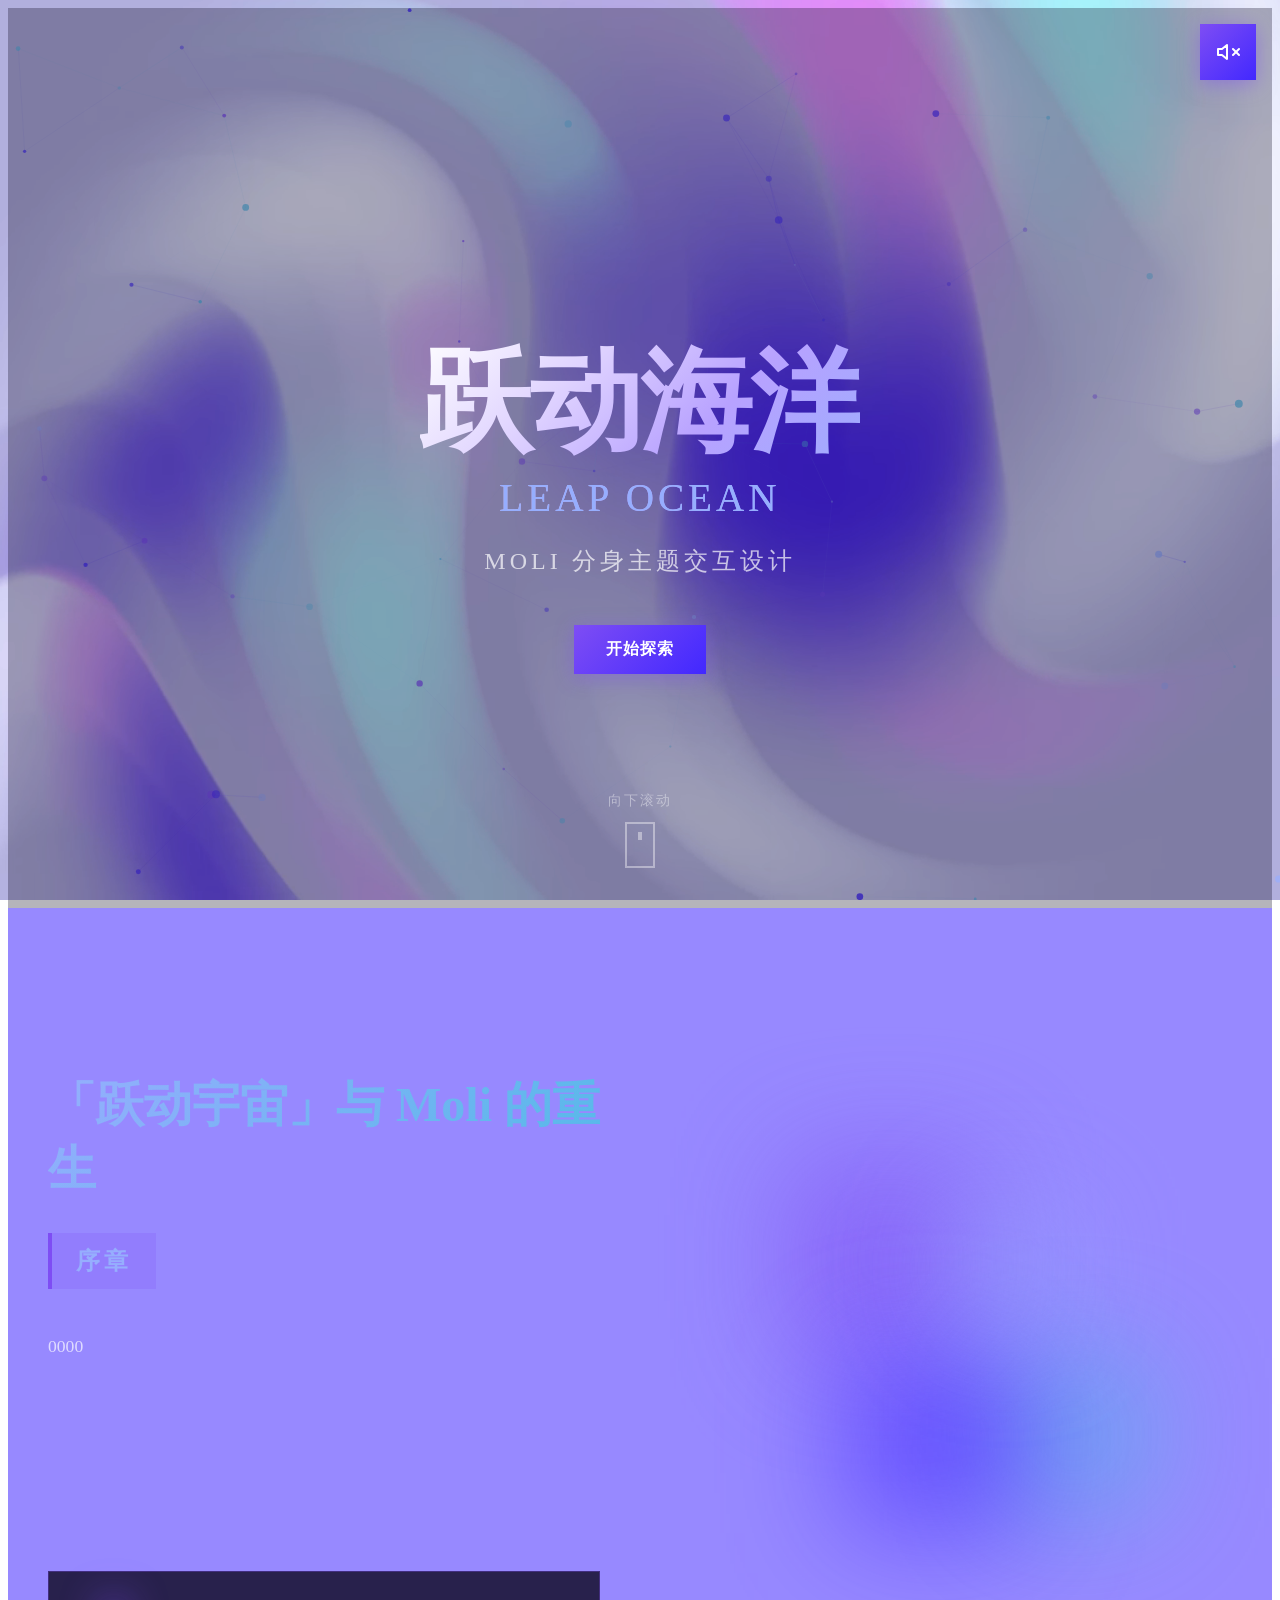
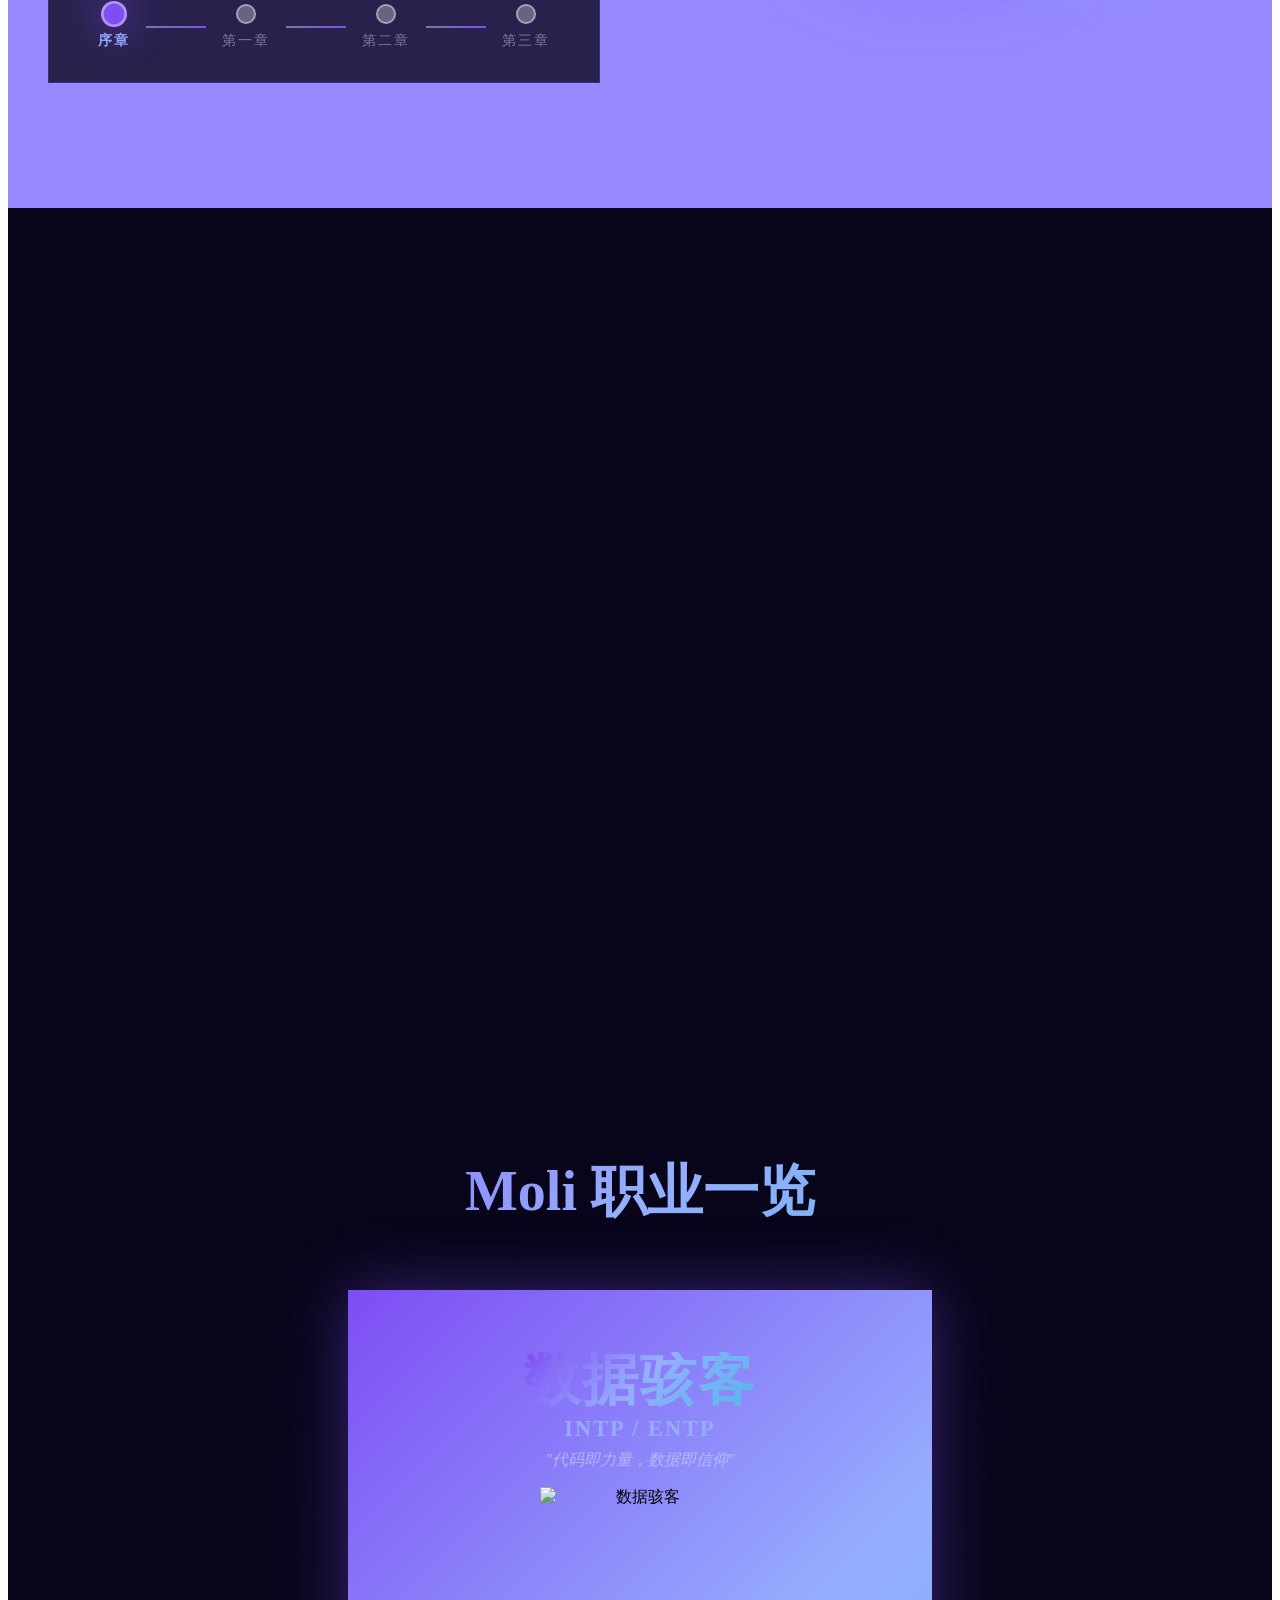
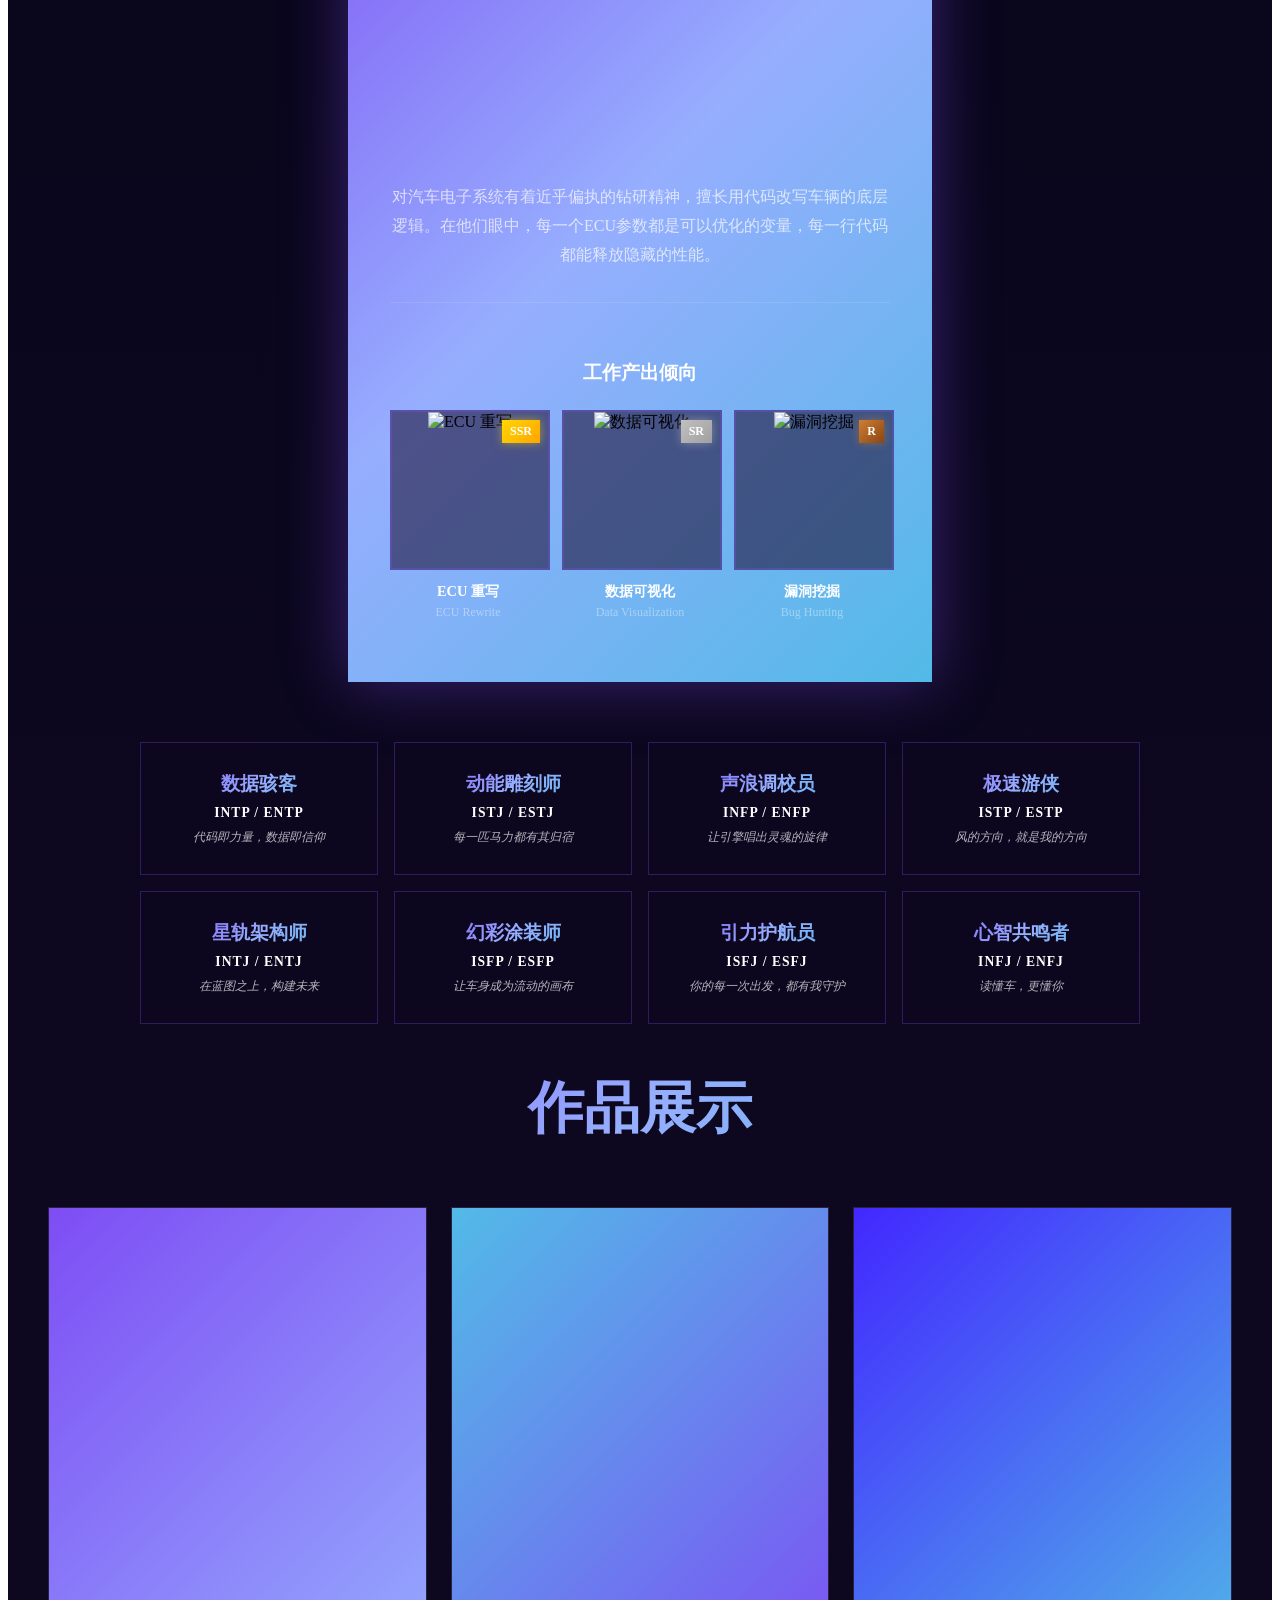
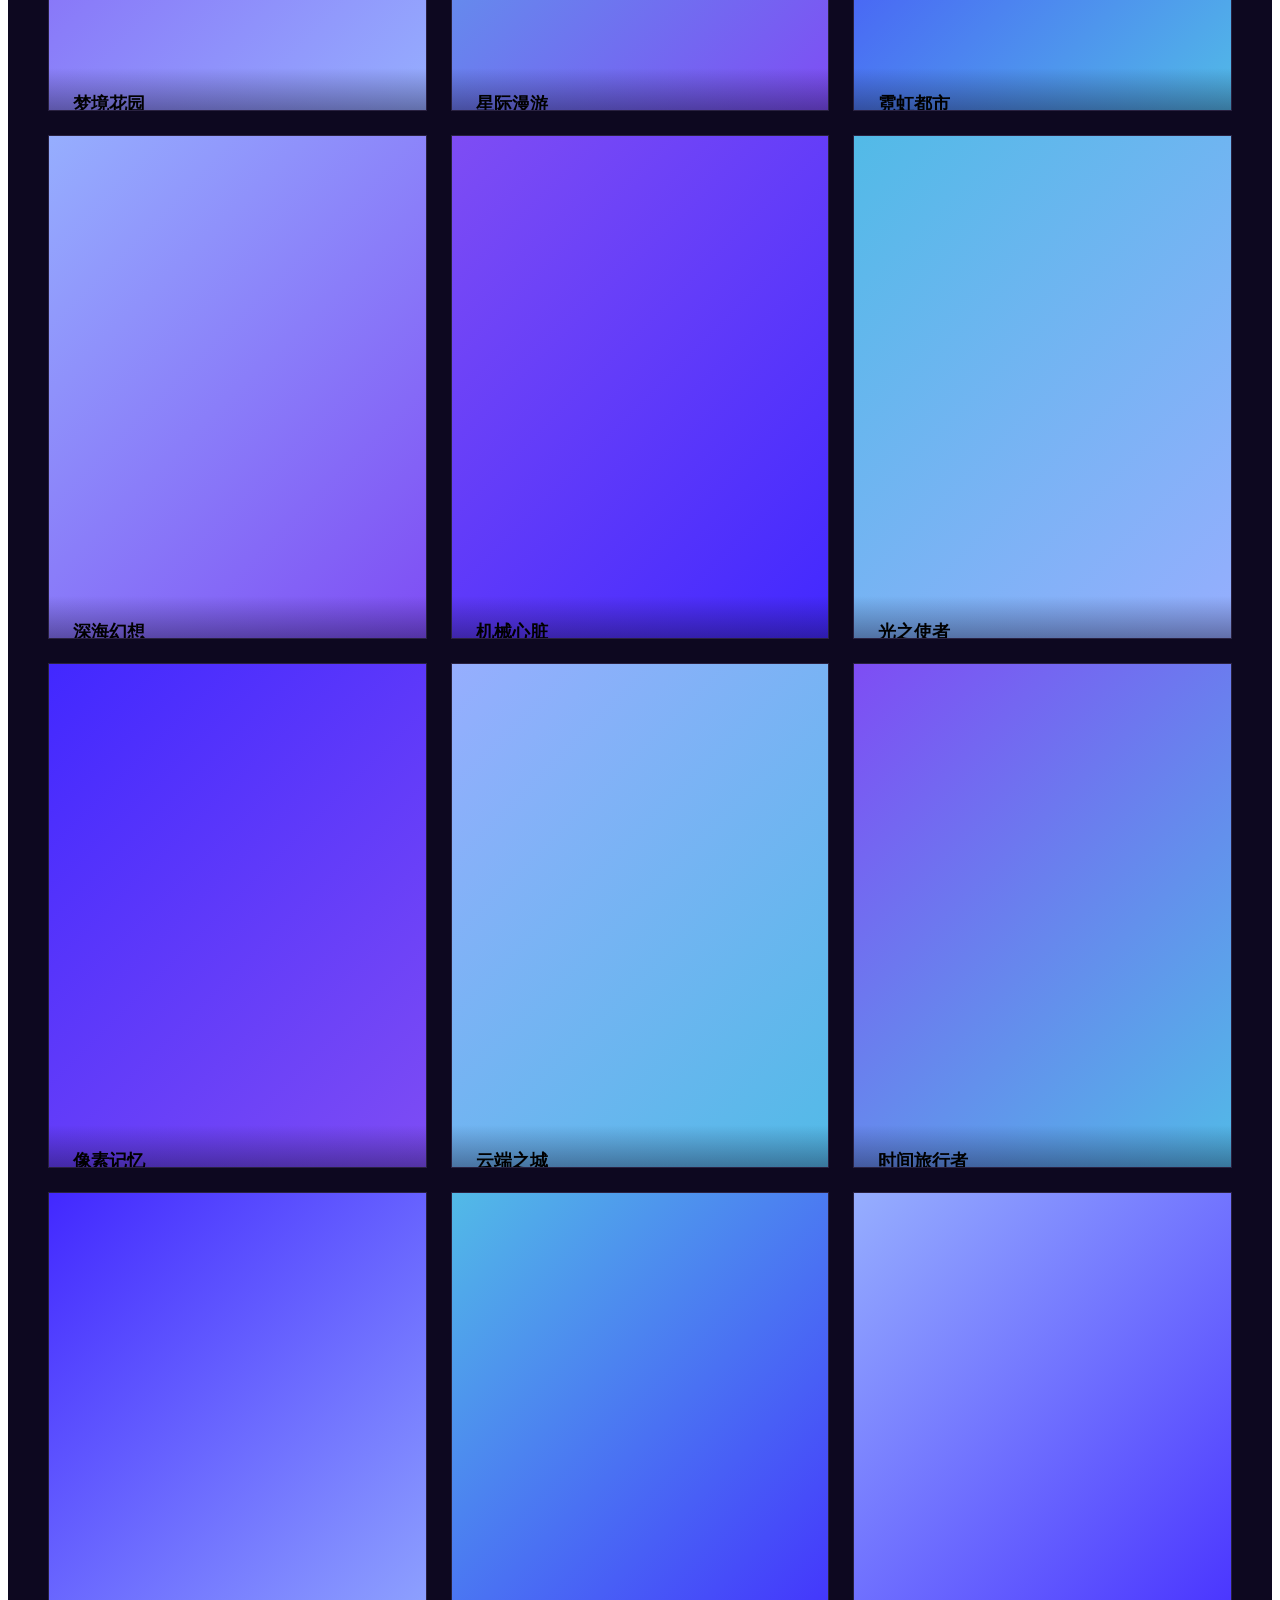
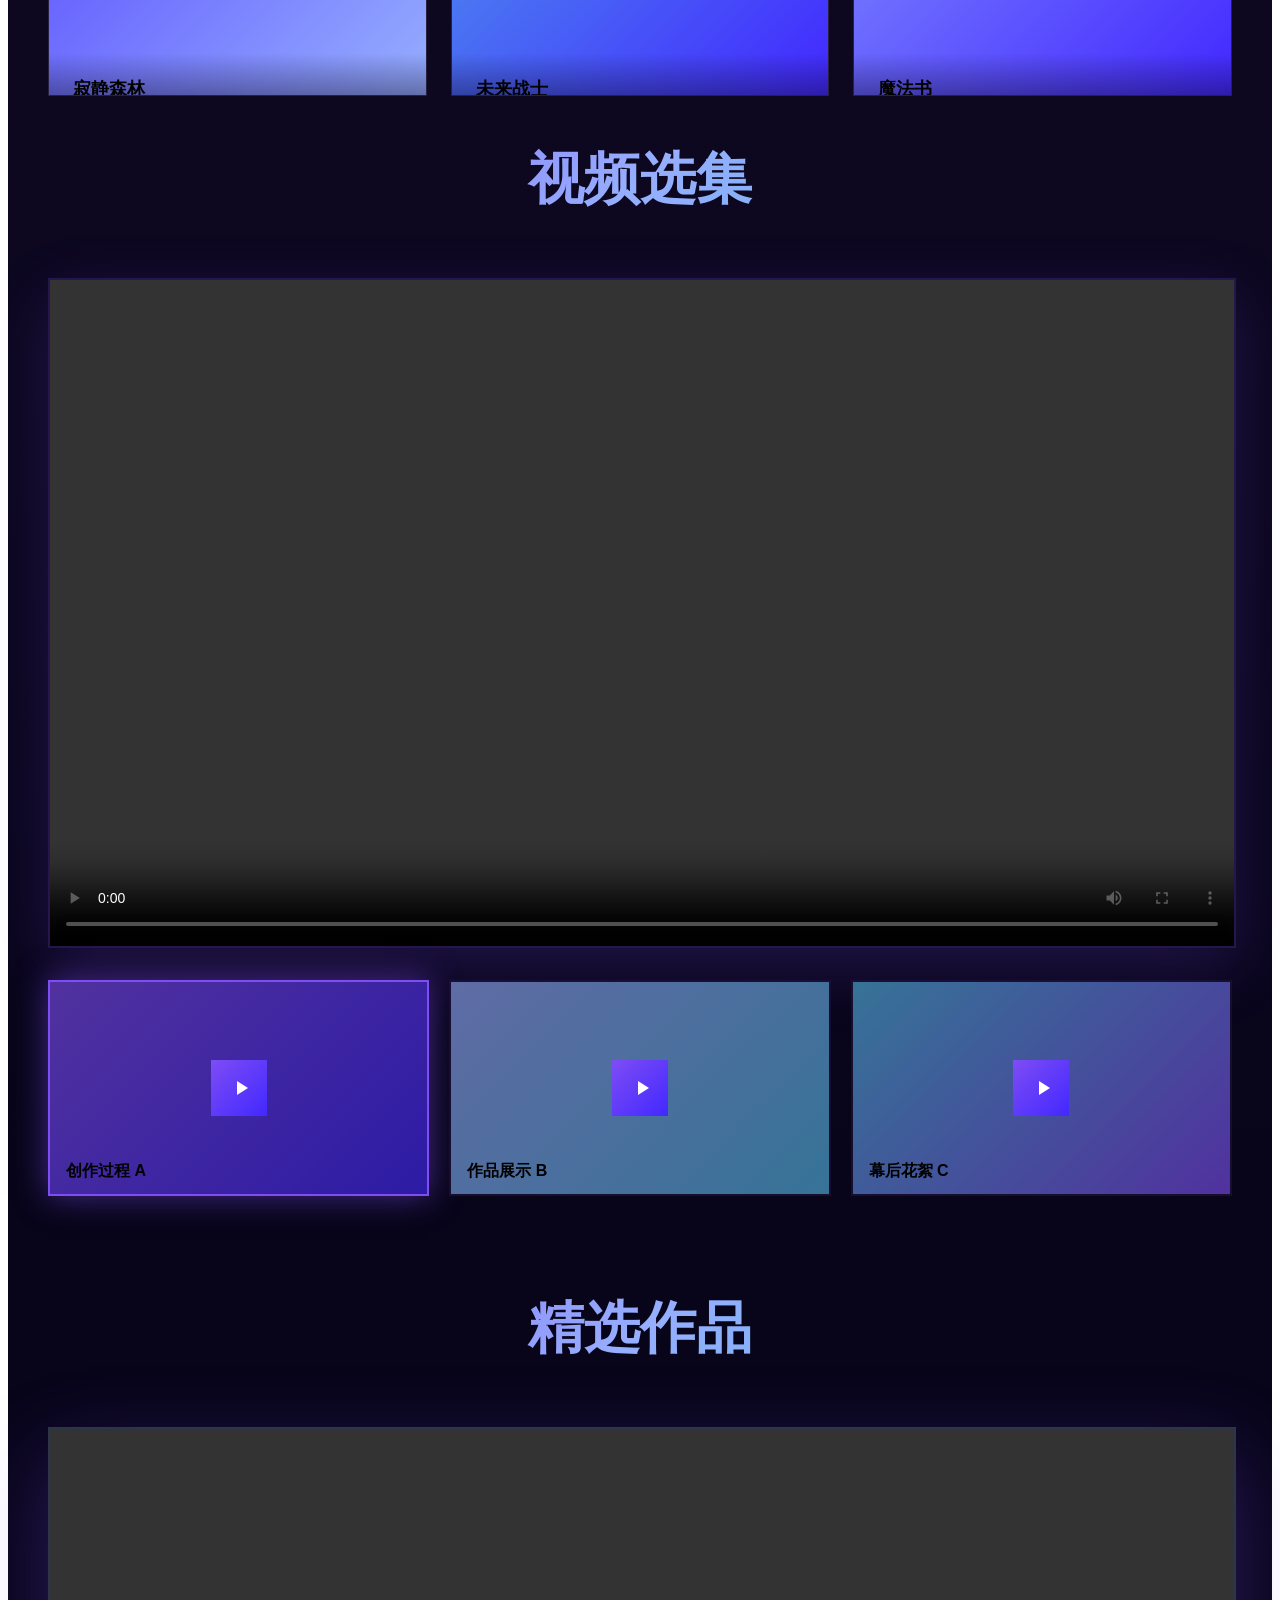
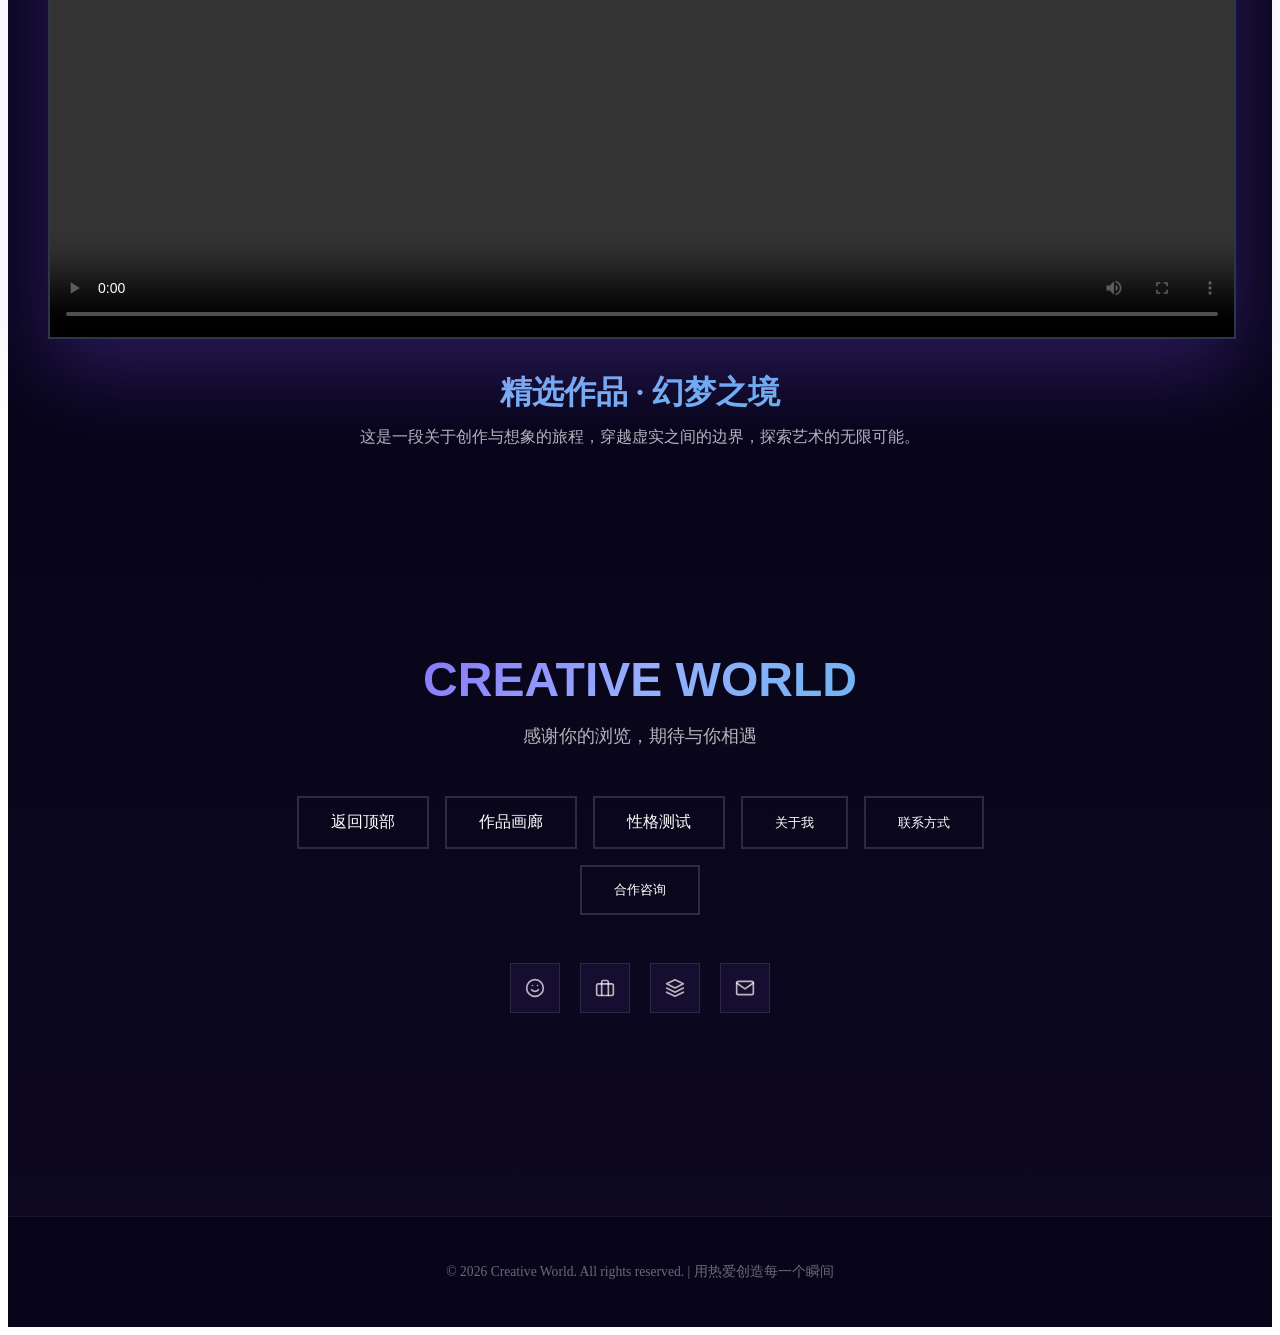
==== commit 0bacede8: "feat: 理解仓库并编辑网站 Co-authored-by: traeagent <traeagent@users.noreply.github.com>" ====
--- a/index.html
+++ b/index.html
@@ -122,8 +122,8 @@
         <div class="result-card fade-in" id="result-display">
           <div class="result-header">
             <div class="result-info">
+              <div class="result-name">数据骇客</div>
               <div class="result-type">INTP / ENTP</div>
-              <div class="result-name">数据骇客</div>
               <div class="result-slogan">"代码即力量，数据即信仰"</div>
             </div>
             <div class="result-avatar">
--- a/css/style.css
+++ b/css/style.css
@@ -706,22 +706,24 @@
   margin-bottom: 16px;
 }
 
-.result-type {
-  font-size: 4rem;
+.result-name {
+  font-size: 3.5rem;
   font-weight: 800;
   background: var(--gradient-accent);
   -webkit-background-clip: text;
   -webkit-text-fill-color: transparent;
   background-clip: text;
   margin-bottom: 8px;
-  letter-spacing: 4px;
+  letter-spacing: 2px;
   line-height: 1;
 }
 
-.result-name {
-  font-size: 1.8rem;
+.result-type {
+  font-size: 1.4rem;
   margin-bottom: 8px;
   color: var(--light-blue-purple);
+  font-weight: 600;
+  letter-spacing: 2px;
 }
 
 .result-slogan {
@@ -864,9 +866,9 @@
   background: rgba(15, 25, 50, 0.95);
 }
 
-.type-item-mbti {
+.type-item-name {
   font-family: var(--font-display);
-  font-size: 1.5rem;
+  font-size: 1.2rem;
   font-weight: 800;
   background: var(--gradient-accent);
   -webkit-background-clip: text;
@@ -875,11 +877,12 @@
   margin-bottom: 8px;
 }
 
-.type-item-name {
-  font-size: 1rem;
+.type-item-mbti {
+  font-size: 0.85rem;
   font-weight: 600;
   color: #ffffff;
   margin-bottom: 8px;
+  letter-spacing: 1px;
 }
 
 .type-item-slogan {
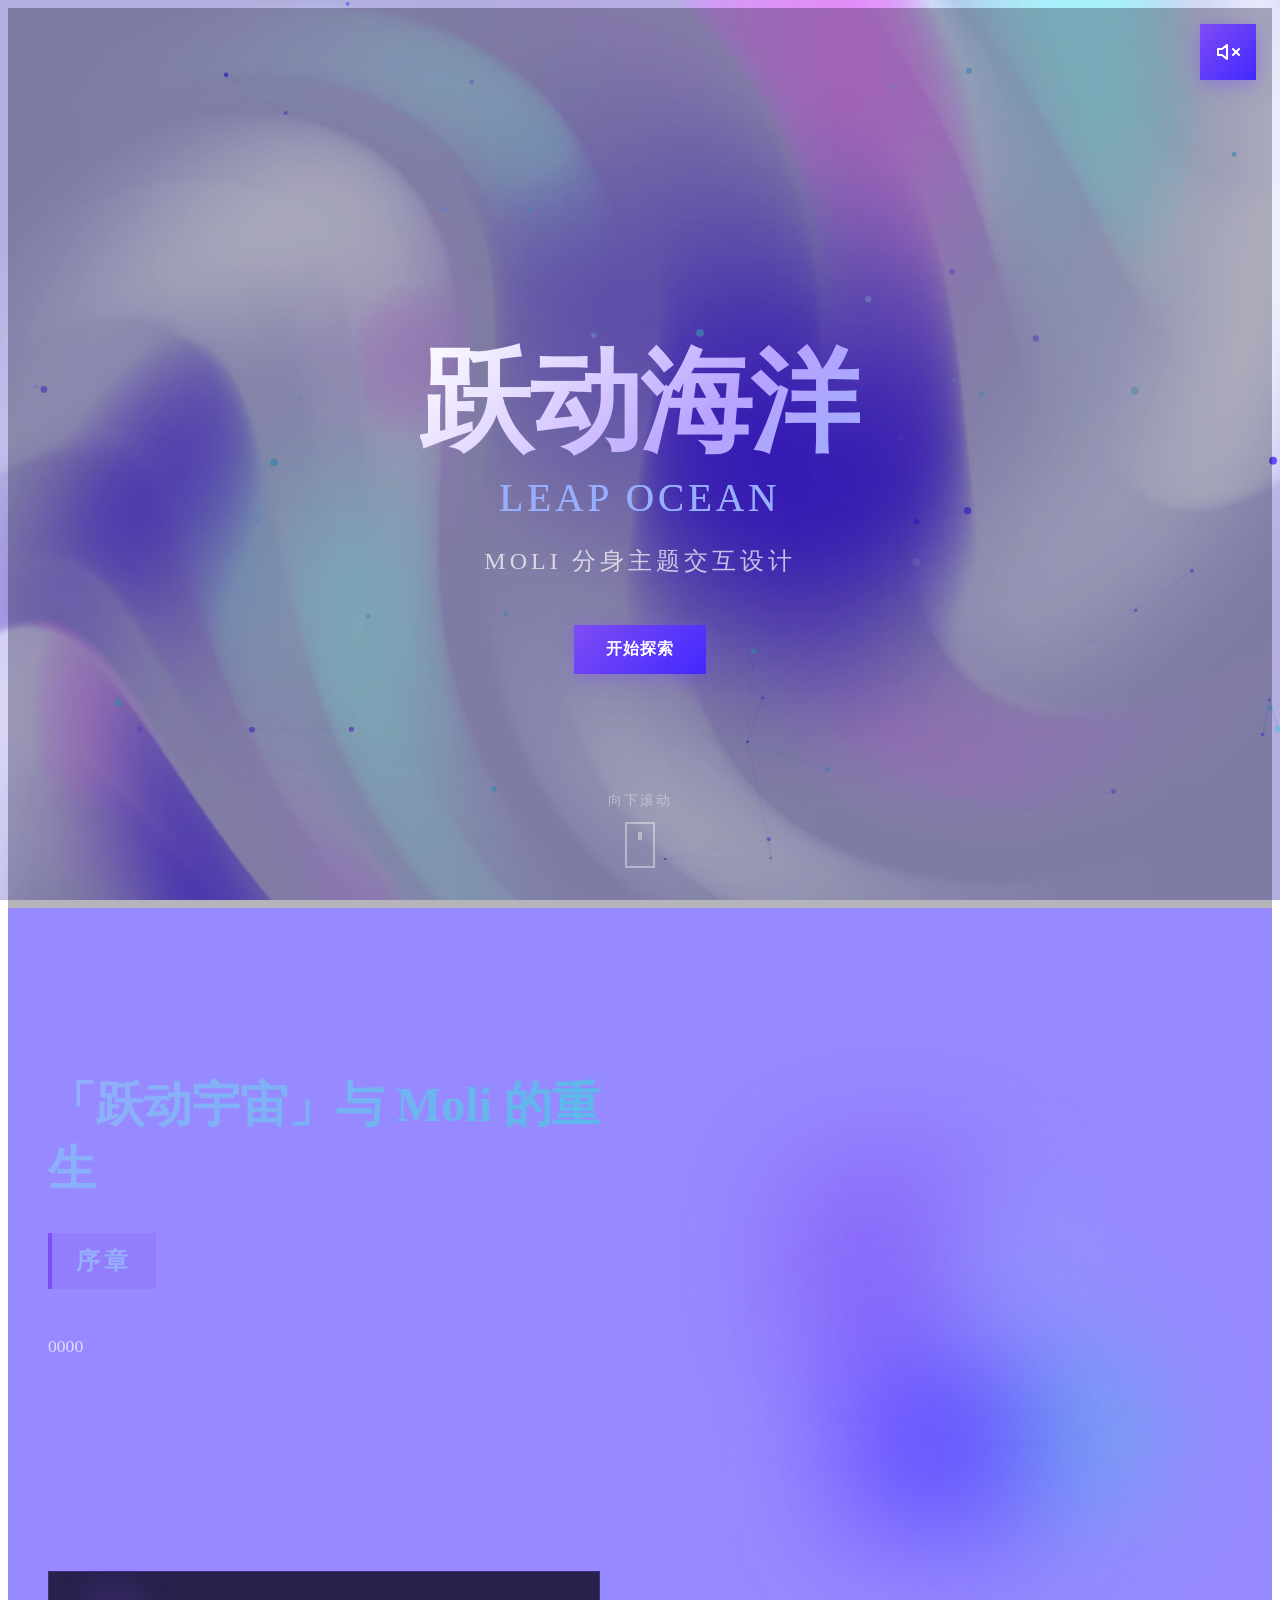
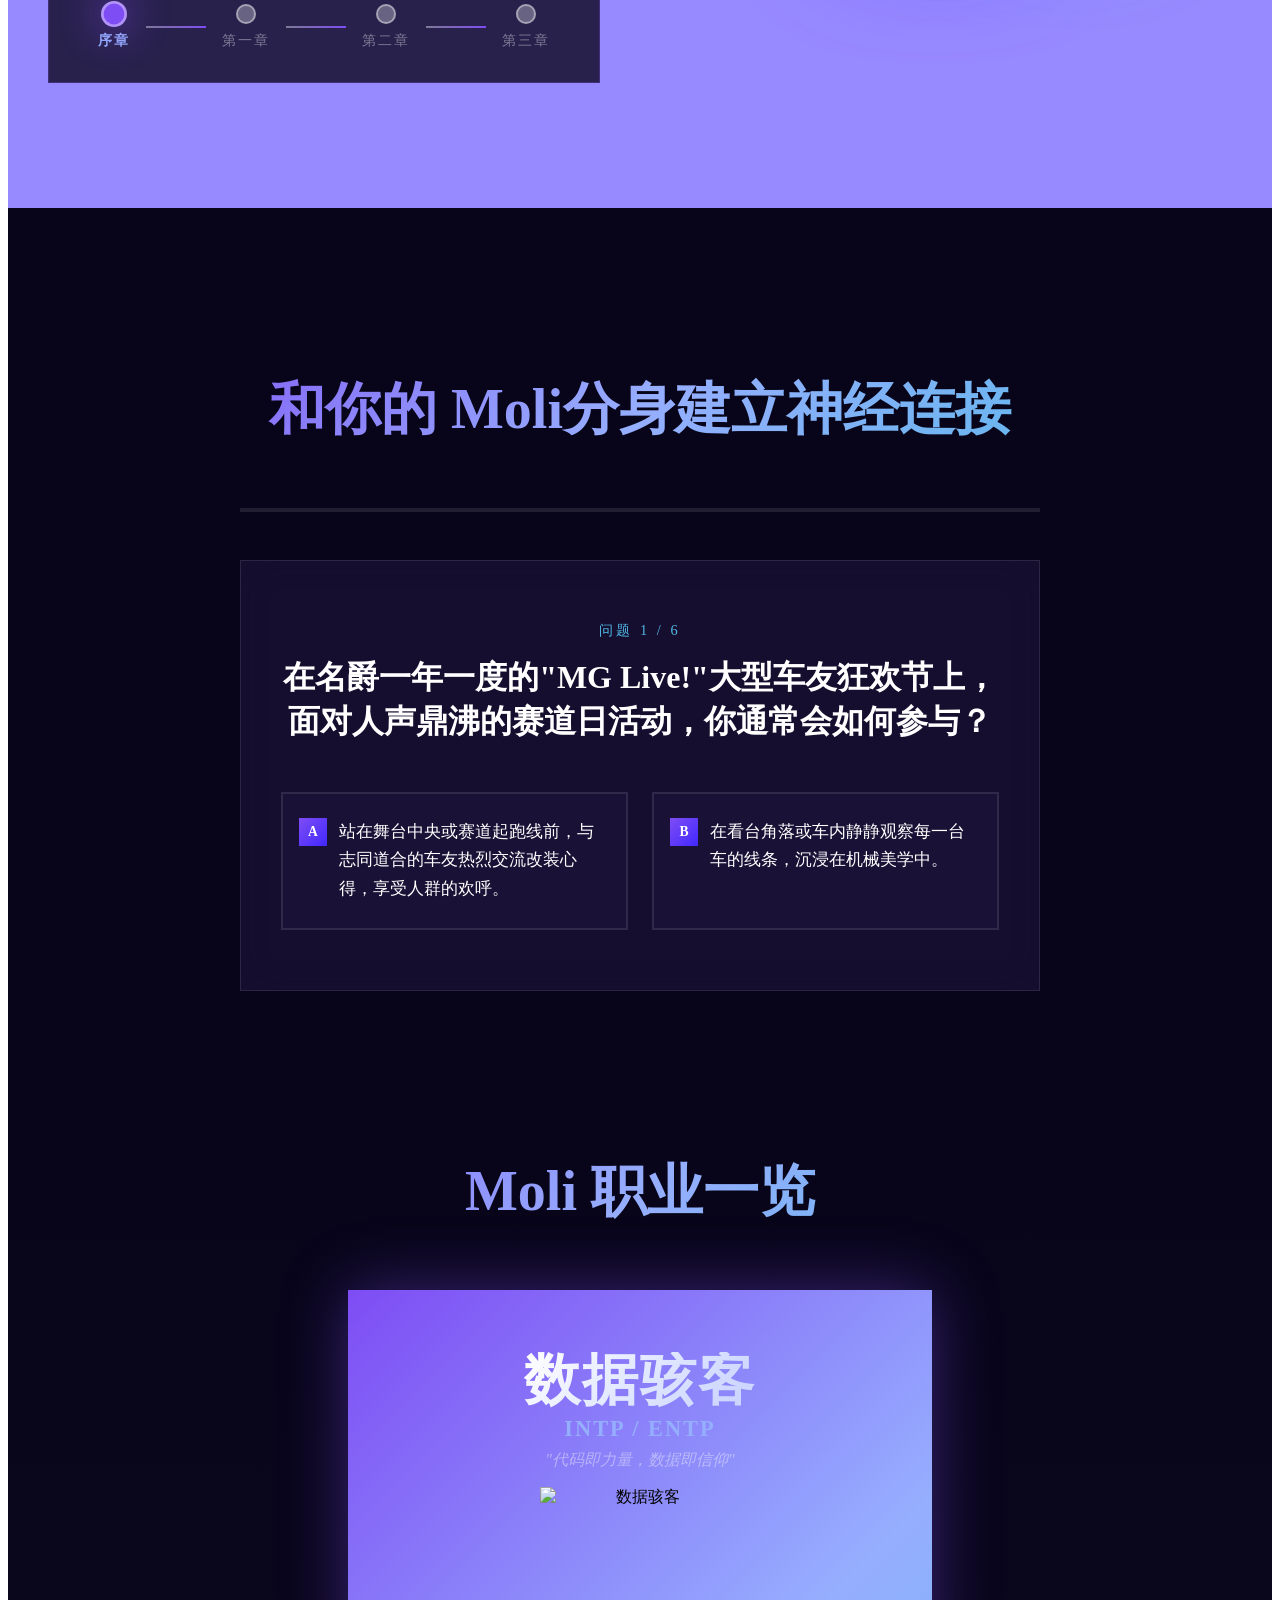
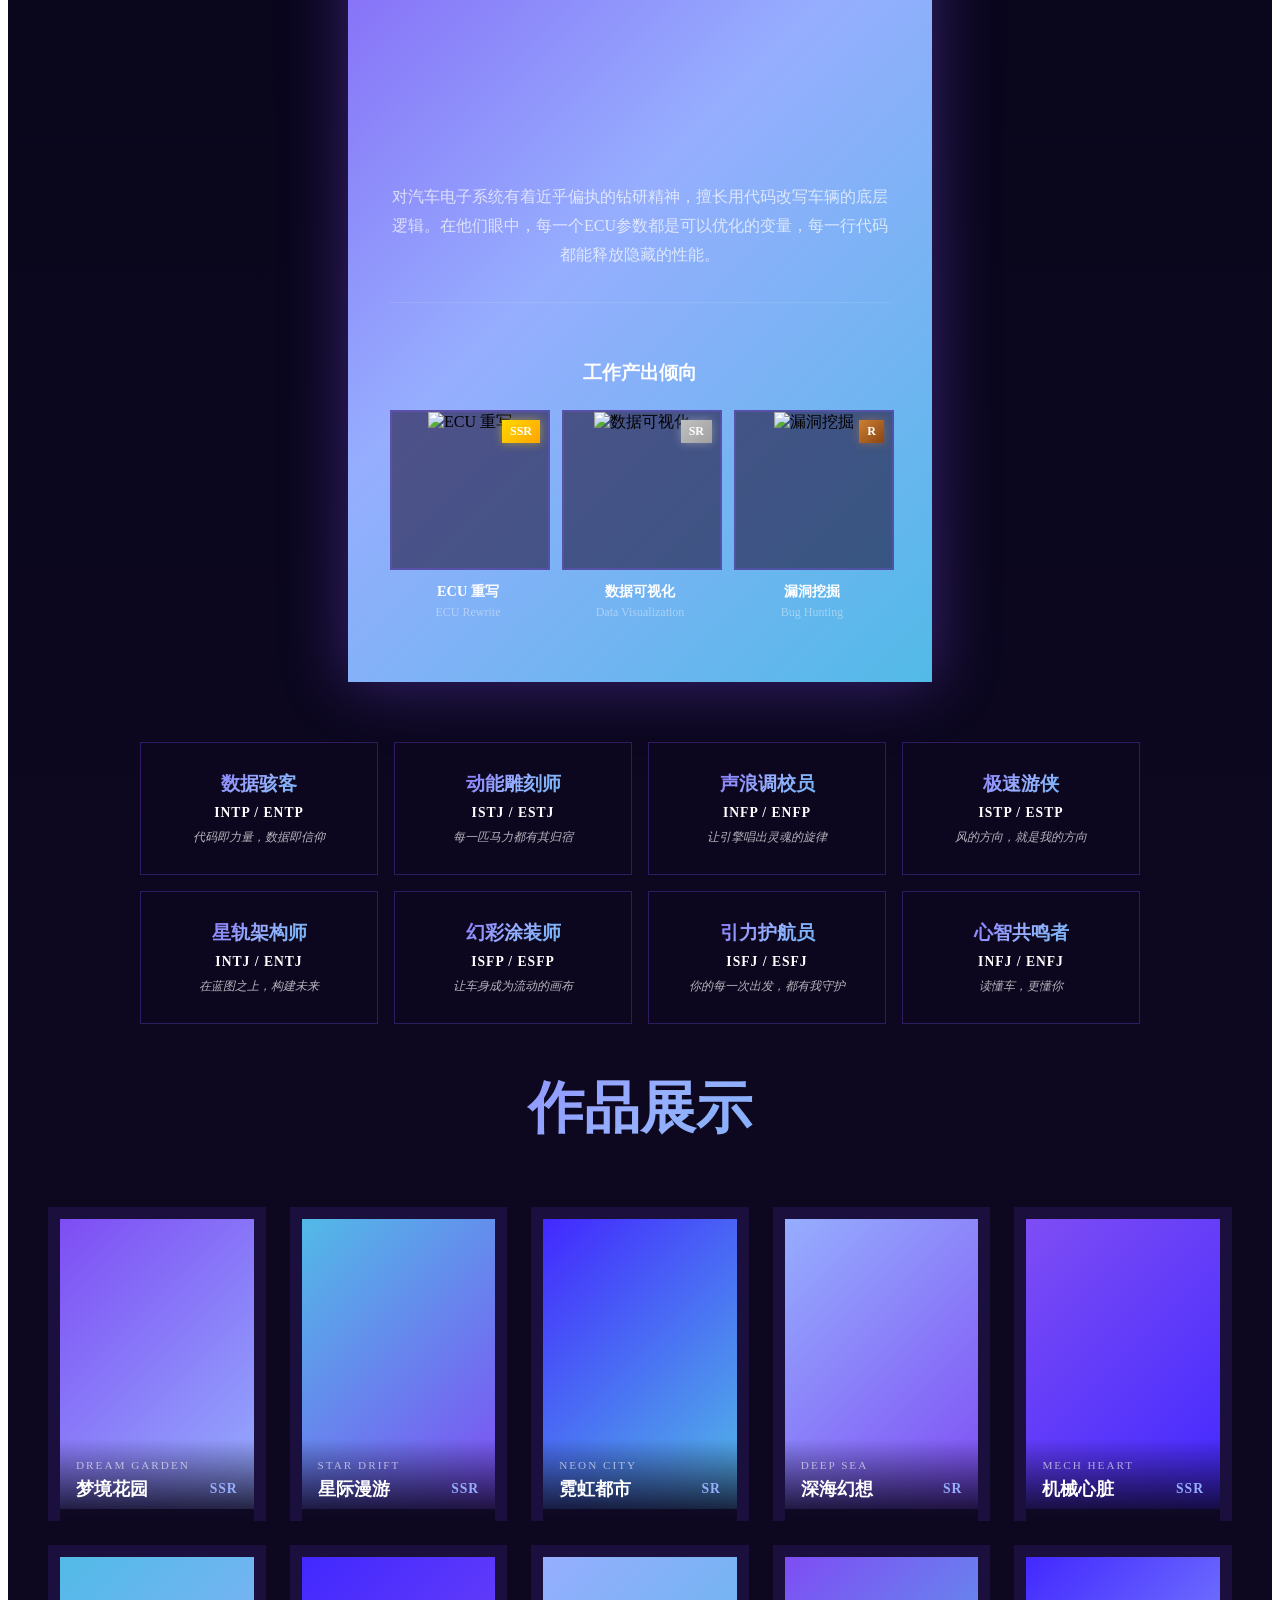
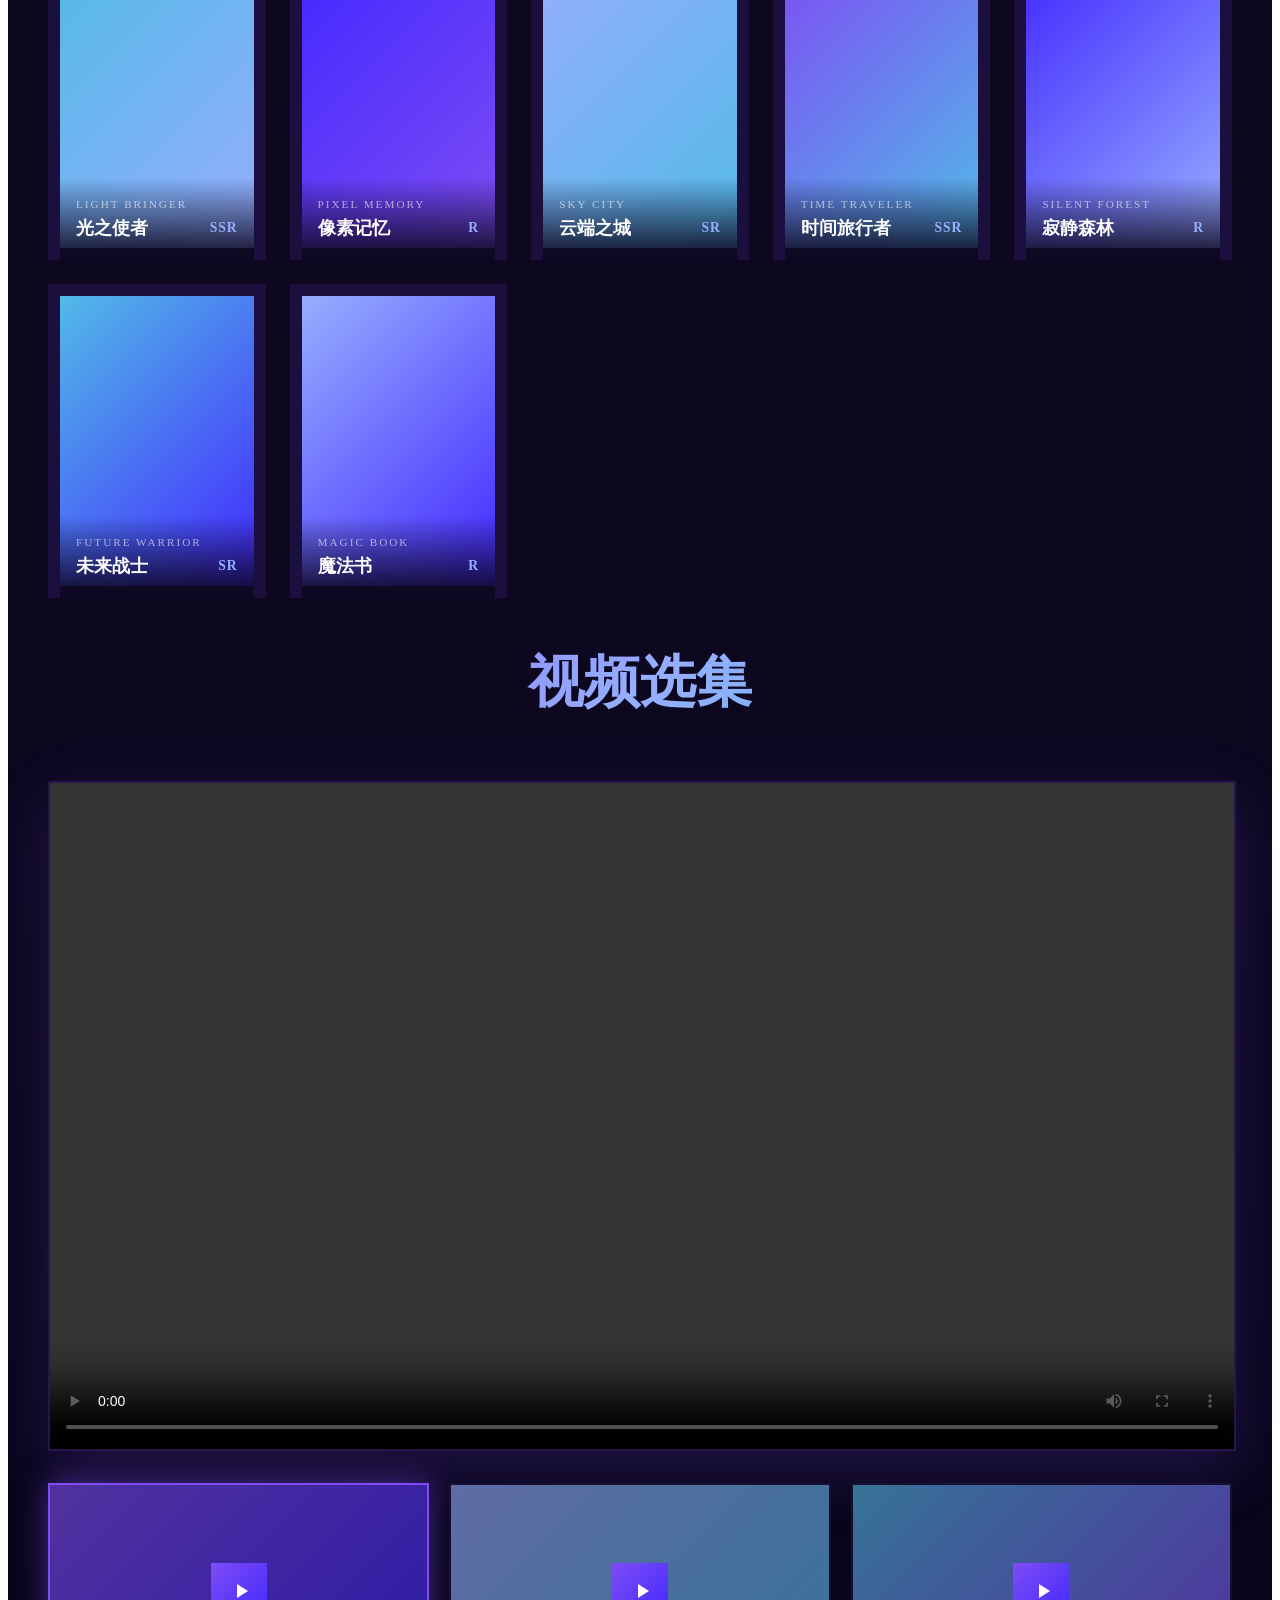
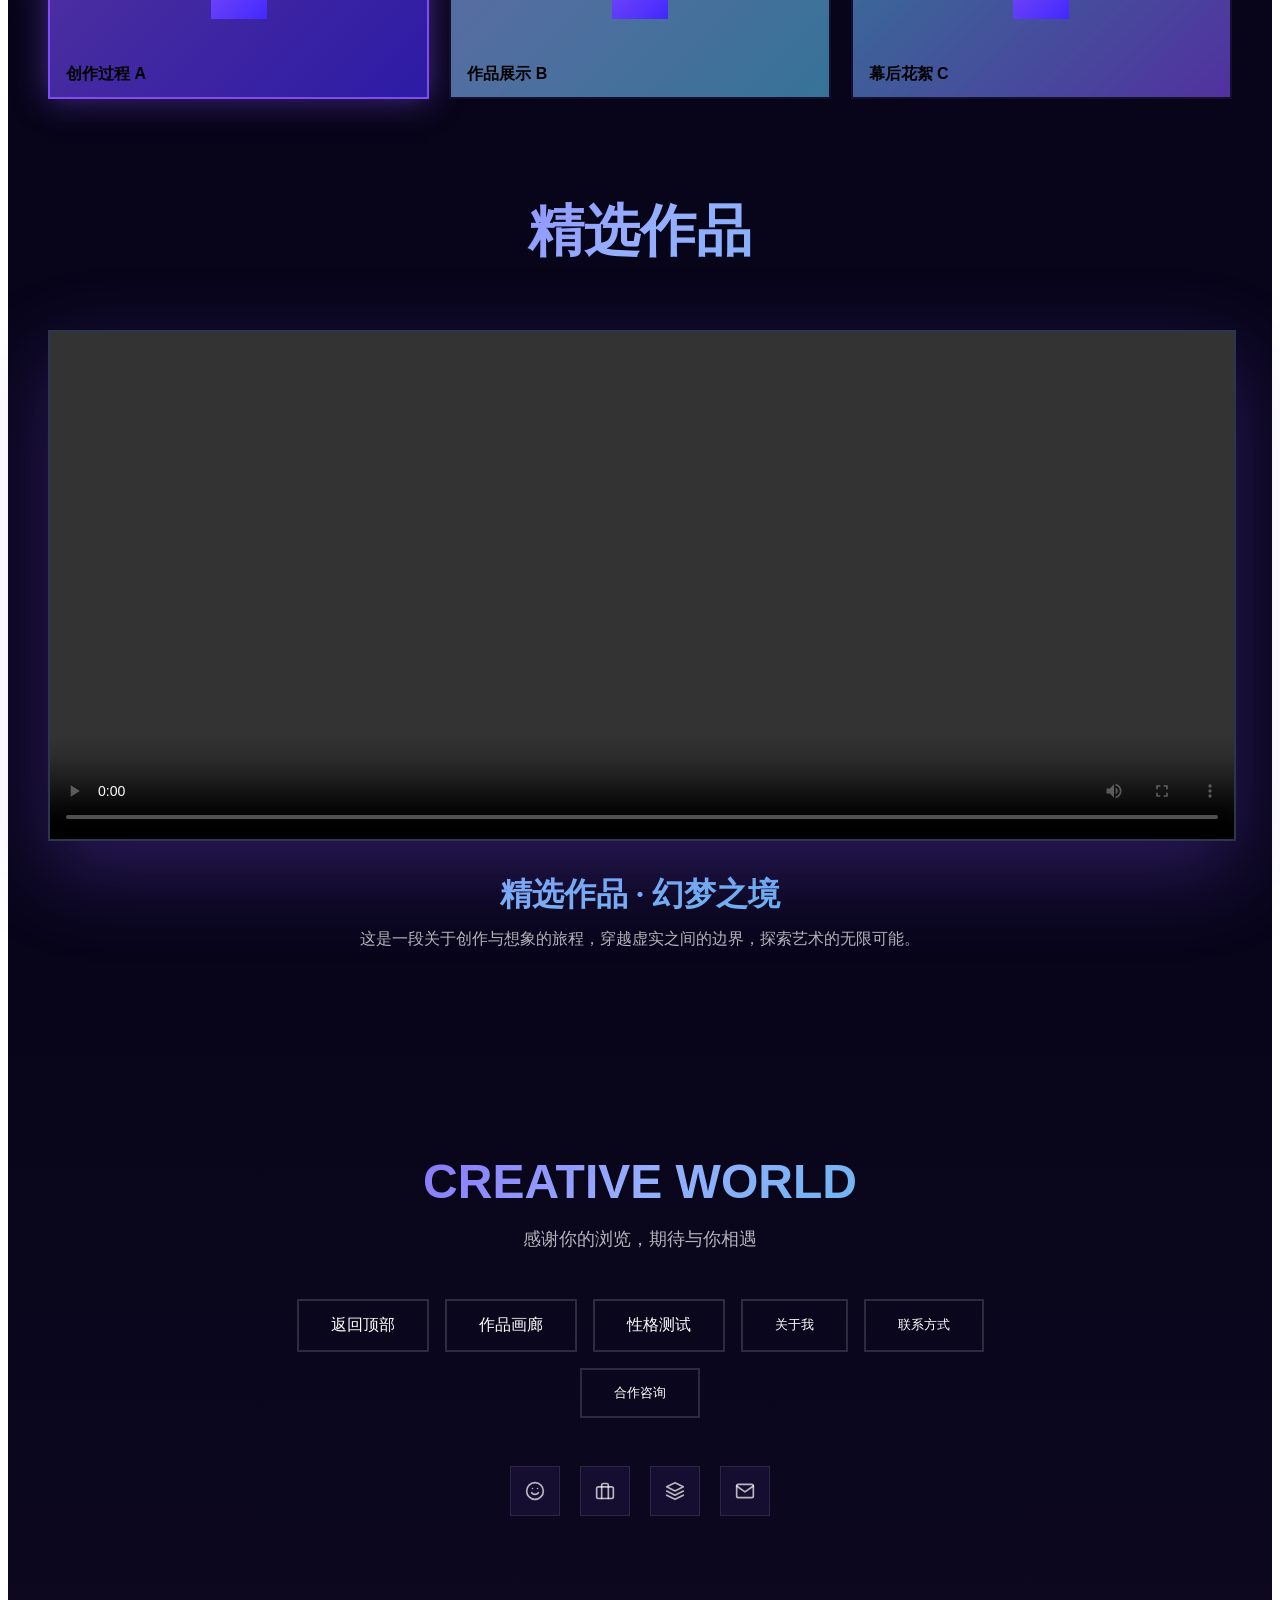
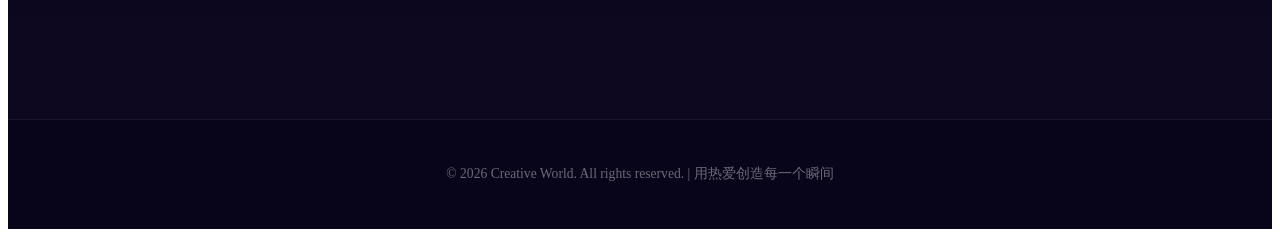
==== commit f719f535: "feat: 理解仓库并编辑网站 Co-authored-by: traeagent <traeagent@users.noreply.github.com>" ====
--- a/index.html
+++ b/index.html
@@ -180,122 +180,146 @@
       <h2 class="section-title fade-in">作品展示</h2>
       <div class="gallery-grid fade-in">
         <div class="art-card">
-          <div class="art-card-image" style="background: linear-gradient(135deg, #7E4DF4 0%, #96AEFE 100%);"></div>
-          <div class="art-card-overlay">
-            <div class="art-card-title">梦境花园</div>
-            <div class="art-card-tags">
-              <span class="art-card-tag">插画</span>
-              <span class="art-card-tag">概念设计</span>
-            </div>
-          </div>
-        </div>
-        <div class="art-card">
-          <div class="art-card-image" style="background: linear-gradient(135deg, #52BAE7 0%, #7E4DF4 100%);"></div>
-          <div class="art-card-overlay">
-            <div class="art-card-title">星际漫游</div>
-            <div class="art-card-tags">
-              <span class="art-card-tag">3D</span>
-              <span class="art-card-tag">科幻</span>
-            </div>
-          </div>
-        </div>
-        <div class="art-card">
-          <div class="art-card-image" style="background: linear-gradient(135deg, #4228FF 0%, #52BAE7 100%);"></div>
-          <div class="art-card-overlay">
-            <div class="art-card-title">霓虹都市</div>
-            <div class="art-card-tags">
-              <span class="art-card-tag">赛博朋克</span>
-              <span class="art-card-tag">场景</span>
-            </div>
-          </div>
-        </div>
-        <div class="art-card">
-          <div class="art-card-image" style="background: linear-gradient(135deg, #96AEFE 0%, #7E4DF4 100%);"></div>
-          <div class="art-card-overlay">
-            <div class="art-card-title">深海幻想</div>
-            <div class="art-card-tags">
-              <span class="art-card-tag">插画</span>
-              <span class="art-card-tag">奇幻</span>
-            </div>
-          </div>
-        </div>
-        <div class="art-card">
-          <div class="art-card-image" style="background: linear-gradient(135deg, #7E4DF4 0%, #4228FF 100%);"></div>
-          <div class="art-card-overlay">
-            <div class="art-card-title">机械心脏</div>
-            <div class="art-card-tags">
-              <span class="art-card-tag">3D</span>
-              <span class="art-card-tag">机械</span>
-            </div>
-          </div>
-        </div>
-        <div class="art-card">
-          <div class="art-card-image" style="background: linear-gradient(135deg, #52BAE7 0%, #96AEFE 100%);"></div>
-          <div class="art-card-overlay">
-            <div class="art-card-title">光之使者</div>
-            <div class="art-card-tags">
-              <span class="art-card-tag">角色设计</span>
-              <span class="art-card-tag">原画</span>
-            </div>
-          </div>
-        </div>
-        <div class="art-card">
-          <div class="art-card-image" style="background: linear-gradient(135deg, #4228FF 0%, #7E4DF4 100%);"></div>
-          <div class="art-card-overlay">
-            <div class="art-card-title">像素记忆</div>
-            <div class="art-card-tags">
-              <span class="art-card-tag">像素风</span>
-              <span class="art-card-tag">复古</span>
-            </div>
-          </div>
-        </div>
-        <div class="art-card">
-          <div class="art-card-image" style="background: linear-gradient(135deg, #96AEFE 0%, #52BAE7 100%);"></div>
-          <div class="art-card-overlay">
-            <div class="art-card-title">云端之城</div>
-            <div class="art-card-tags">
-              <span class="art-card-tag">场景</span>
-              <span class="art-card-tag">概念设计</span>
-            </div>
-          </div>
-        </div>
-        <div class="art-card">
-          <div class="art-card-image" style="background: linear-gradient(135deg, #7E4DF4 0%, #52BAE7 100%);"></div>
-          <div class="art-card-overlay">
-            <div class="art-card-title">时间旅行者</div>
-            <div class="art-card-tags">
-              <span class="art-card-tag">角色设计</span>
-              <span class="art-card-tag">科幻</span>
-            </div>
-          </div>
-        </div>
-        <div class="art-card">
-          <div class="art-card-image" style="background: linear-gradient(135deg, #4228FF 0%, #96AEFE 100%);"></div>
-          <div class="art-card-overlay">
-            <div class="art-card-title">寂静森林</div>
-            <div class="art-card-tags">
-              <span class="art-card-tag">插画</span>
-              <span class="art-card-tag">自然</span>
-            </div>
-          </div>
-        </div>
-        <div class="art-card">
-          <div class="art-card-image" style="background: linear-gradient(135deg, #52BAE7 0%, #4228FF 100%);"></div>
-          <div class="art-card-overlay">
-            <div class="art-card-title">未来战士</div>
-            <div class="art-card-tags">
-              <span class="art-card-tag">3D</span>
-              <span class="art-card-tag">角色</span>
-            </div>
-          </div>
-        </div>
-        <div class="art-card">
-          <div class="art-card-image" style="background: linear-gradient(135deg, #96AEFE 0%, #4228FF 100%);"></div>
-          <div class="art-card-overlay">
-            <div class="art-card-title">魔法书</div>
-            <div class="art-card-tags">
-              <span class="art-card-tag">道具设计</span>
-              <span class="art-card-tag">奇幻</span>
+          <div class="art-card-inner-frame">
+            <div class="art-card-image" style="background: linear-gradient(135deg, #7E4DF4 0%, #96AEFE 100%);"></div>
+          </div>
+          <div class="art-card-overlay">
+            <div class="art-card-subtitle">DREAM GARDEN</div>
+            <div class="art-card-title-row">
+              <div class="art-card-title">梦境花园</div>
+              <div class="art-card-rarity">SSR</div>
+            </div>
+          </div>
+        </div>
+        <div class="art-card">
+          <div class="art-card-inner-frame">
+            <div class="art-card-image" style="background: linear-gradient(135deg, #52BAE7 0%, #7E4DF4 100%);"></div>
+          </div>
+          <div class="art-card-overlay">
+            <div class="art-card-subtitle">STAR DRIFT</div>
+            <div class="art-card-title-row">
+              <div class="art-card-title">星际漫游</div>
+              <div class="art-card-rarity">SSR</div>
+            </div>
+          </div>
+        </div>
+        <div class="art-card">
+          <div class="art-card-inner-frame">
+            <div class="art-card-image" style="background: linear-gradient(135deg, #4228FF 0%, #52BAE7 100%);"></div>
+          </div>
+          <div class="art-card-overlay">
+            <div class="art-card-subtitle">NEON CITY</div>
+            <div class="art-card-title-row">
+              <div class="art-card-title">霓虹都市</div>
+              <div class="art-card-rarity">SR</div>
+            </div>
+          </div>
+        </div>
+        <div class="art-card">
+          <div class="art-card-inner-frame">
+            <div class="art-card-image" style="background: linear-gradient(135deg, #96AEFE 0%, #7E4DF4 100%);"></div>
+          </div>
+          <div class="art-card-overlay">
+            <div class="art-card-subtitle">DEEP SEA</div>
+            <div class="art-card-title-row">
+              <div class="art-card-title">深海幻想</div>
+              <div class="art-card-rarity">SR</div>
+            </div>
+          </div>
+        </div>
+        <div class="art-card">
+          <div class="art-card-inner-frame">
+            <div class="art-card-image" style="background: linear-gradient(135deg, #7E4DF4 0%, #4228FF 100%);"></div>
+          </div>
+          <div class="art-card-overlay">
+            <div class="art-card-subtitle">MECH HEART</div>
+            <div class="art-card-title-row">
+              <div class="art-card-title">机械心脏</div>
+              <div class="art-card-rarity">SSR</div>
+            </div>
+          </div>
+        </div>
+        <div class="art-card">
+          <div class="art-card-inner-frame">
+            <div class="art-card-image" style="background: linear-gradient(135deg, #52BAE7 0%, #96AEFE 100%);"></div>
+          </div>
+          <div class="art-card-overlay">
+            <div class="art-card-subtitle">LIGHT BRINGER</div>
+            <div class="art-card-title-row">
+              <div class="art-card-title">光之使者</div>
+              <div class="art-card-rarity">SSR</div>
+            </div>
+          </div>
+        </div>
+        <div class="art-card">
+          <div class="art-card-inner-frame">
+            <div class="art-card-image" style="background: linear-gradient(135deg, #4228FF 0%, #7E4DF4 100%);"></div>
+          </div>
+          <div class="art-card-overlay">
+            <div class="art-card-subtitle">PIXEL MEMORY</div>
+            <div class="art-card-title-row">
+              <div class="art-card-title">像素记忆</div>
+              <div class="art-card-rarity">R</div>
+            </div>
+          </div>
+        </div>
+        <div class="art-card">
+          <div class="art-card-inner-frame">
+            <div class="art-card-image" style="background: linear-gradient(135deg, #96AEFE 0%, #52BAE7 100%);"></div>
+          </div>
+          <div class="art-card-overlay">
+            <div class="art-card-subtitle">SKY CITY</div>
+            <div class="art-card-title-row">
+              <div class="art-card-title">云端之城</div>
+              <div class="art-card-rarity">SR</div>
+            </div>
+          </div>
+        </div>
+        <div class="art-card">
+          <div class="art-card-inner-frame">
+            <div class="art-card-image" style="background: linear-gradient(135deg, #7E4DF4 0%, #52BAE7 100%);"></div>
+          </div>
+          <div class="art-card-overlay">
+            <div class="art-card-subtitle">TIME TRAVELER</div>
+            <div class="art-card-title-row">
+              <div class="art-card-title">时间旅行者</div>
+              <div class="art-card-rarity">SSR</div>
+            </div>
+          </div>
+        </div>
+        <div class="art-card">
+          <div class="art-card-inner-frame">
+            <div class="art-card-image" style="background: linear-gradient(135deg, #4228FF 0%, #96AEFE 100%);"></div>
+          </div>
+          <div class="art-card-overlay">
+            <div class="art-card-subtitle">SILENT FOREST</div>
+            <div class="art-card-title-row">
+              <div class="art-card-title">寂静森林</div>
+              <div class="art-card-rarity">R</div>
+            </div>
+          </div>
+        </div>
+        <div class="art-card">
+          <div class="art-card-inner-frame">
+            <div class="art-card-image" style="background: linear-gradient(135deg, #52BAE7 0%, #4228FF 100%);"></div>
+          </div>
+          <div class="art-card-overlay">
+            <div class="art-card-subtitle">FUTURE WARRIOR</div>
+            <div class="art-card-title-row">
+              <div class="art-card-title">未来战士</div>
+              <div class="art-card-rarity">SR</div>
+            </div>
+          </div>
+        </div>
+        <div class="art-card">
+          <div class="art-card-inner-frame">
+            <div class="art-card-image" style="background: linear-gradient(135deg, #96AEFE 0%, #4228FF 100%);"></div>
+          </div>
+          <div class="art-card-overlay">
+            <div class="art-card-subtitle">MAGIC BOOK</div>
+            <div class="art-card-title-row">
+              <div class="art-card-title">魔法书</div>
+              <div class="art-card-rarity">R</div>
             </div>
           </div>
         </div>
--- a/css/style.css
+++ b/css/style.css
@@ -597,7 +597,7 @@
 }
 
 .mbti-option {
-  padding: 28px 32px;
+  padding: 24px 32px 24px 56px;
   background: var(--bg-card);
   border: 2px solid rgba(255, 255, 255, 0.1);
   cursor: pointer;
@@ -607,6 +607,7 @@
   text-align: left;
   position: relative;
   overflow: hidden;
+  line-height: 1.7;
 }
 
 .mbti-option::before {
@@ -632,16 +633,17 @@
 }
 
 .mbti-option-letter {
-  display: inline-flex;
-  align-items: center;
-  justify-content: center;
-  width: 32px;
-  height: 32px;
+  position: absolute;
+  left: 16px;
+  top: 24px;
+  display: flex;
+  align-items: center;
+  justify-content: center;
+  width: 28px;
+  height: 28px;
   background: var(--gradient-primary);
   font-weight: 700;
   font-size: 0.85rem;
-  margin-right: 12px;
-  vertical-align: middle;
 }
 
 /* ========== MBTI RESULTS SECTION ========== */
@@ -709,7 +711,7 @@
 .result-name {
   font-size: 3.5rem;
   font-weight: 800;
-  background: var(--gradient-accent);
+  background: linear-gradient(135deg, #ffffff 0%, #e0e7ff 50%, #c7d2fe 100%);
   -webkit-background-clip: text;
   -webkit-text-fill-color: transparent;
   background-clip: text;
@@ -898,24 +900,43 @@
 
 .gallery-grid {
   display: grid;
-  grid-template-columns: repeat(auto-fill, minmax(280px, 1fr));
+  grid-template-columns: repeat(auto-fill, minmax(180px, 1fr));
   gap: 24px;
 }
 
 .art-card {
   position: relative;
   overflow: hidden;
-  aspect-ratio: 3/4;
+  aspect-ratio: 32 / 48;
   cursor: pointer;
   transition: all 0.4s ease;
-  background: var(--bg-card);
-  border: 1px solid rgba(255, 255, 255, 0.08);
+  background: #1a0f3d;
+  padding: 12px;
 }
 
 .art-card:hover {
   transform: translateY(-8px);
-  border-color: var(--primary-purple);
   box-shadow: 0 20px 60px rgba(126, 77, 244, 0.3);
+}
+
+.art-card-inner-frame {
+  width: 100%;
+  height: 100%;
+  position: relative;
+  overflow: hidden;
+}
+
+.art-card-inner-frame::before {
+  content: '';
+  position: absolute;
+  top: 0;
+  left: 0;
+  right: 0;
+  bottom: 0;
+  border: calc(100% / 16) solid transparent;
+  border-image: url('data:image/svg+xml,<svg xmlns="http://www.w3.org/2000/svg" width="40" height="40"><rect width="40" height="40" fill="%232a1a5e"/><path d="M0 0h40v40H0z" fill="url(%23g)"/><defs><pattern id="g" patternUnits="userSpaceOnUse" width="4" height="4"><rect width="4" height="4" fill="%233d2a7a"/><path d="M0 0h2v2H0zM2 2h2v2H2z" fill="%232a1a5e"/></pattern></defs></svg>') 1 stretch;
+  pointer-events: none;
+  z-index: 2;
 }
 
 .art-card-image {
@@ -933,35 +954,39 @@
 .art-card-overlay {
   position: absolute;
   bottom: 0;
-  left: 0;
-  right: 0;
-  padding: 24px;
-  background: linear-gradient(transparent, rgba(13, 8, 32, 0.95));
-  transform: translateY(60%);
-  transition: transform 0.4s ease;
-}
-
-.art-card:hover .art-card-overlay {
-  transform: translateY(0);
+  left: 12px;
+  right: 12px;
+  padding: 20px 16px;
+  background: linear-gradient(transparent, rgba(13, 8, 32, 0.98));
+  z-index: 3;
+}
+
+.art-card-subtitle {
+  font-size: 0.7rem;
+  font-weight: 400;
+  color: rgba(255, 255, 255, 0.6);
+  letter-spacing: 2px;
+  text-transform: uppercase;
+  margin-bottom: 6px;
+}
+
+.art-card-title-row {
+  display: flex;
+  align-items: center;
+  justify-content: space-between;
 }
 
 .art-card-title {
   font-size: 1.1rem;
-  font-weight: 600;
-  margin-bottom: 8px;
-}
-
-.art-card-tags {
-  display: flex;
-  flex-wrap: wrap;
-  gap: 8px;
-}
-
-.art-card-tag {
-  font-size: 0.75rem;
-  padding: 4px 10px;
-  background: rgba(126, 77, 244, 0.3);
+  font-weight: 700;
+  color: #ffffff;
+}
+
+.art-card-rarity {
+  font-size: 0.85rem;
+  font-weight: 700;
   color: var(--light-blue-purple);
+  letter-spacing: 1px;
 }
 
 /* ========== VIDEO SELECTOR SECTION ========== */
@@ -1232,7 +1257,7 @@
   }
 
   .gallery-grid {
-    grid-template-columns: repeat(auto-fill, minmax(240px, 1fr));
+    grid-template-columns: repeat(auto-fill, minmax(160px, 1fr));
   }
 }
 
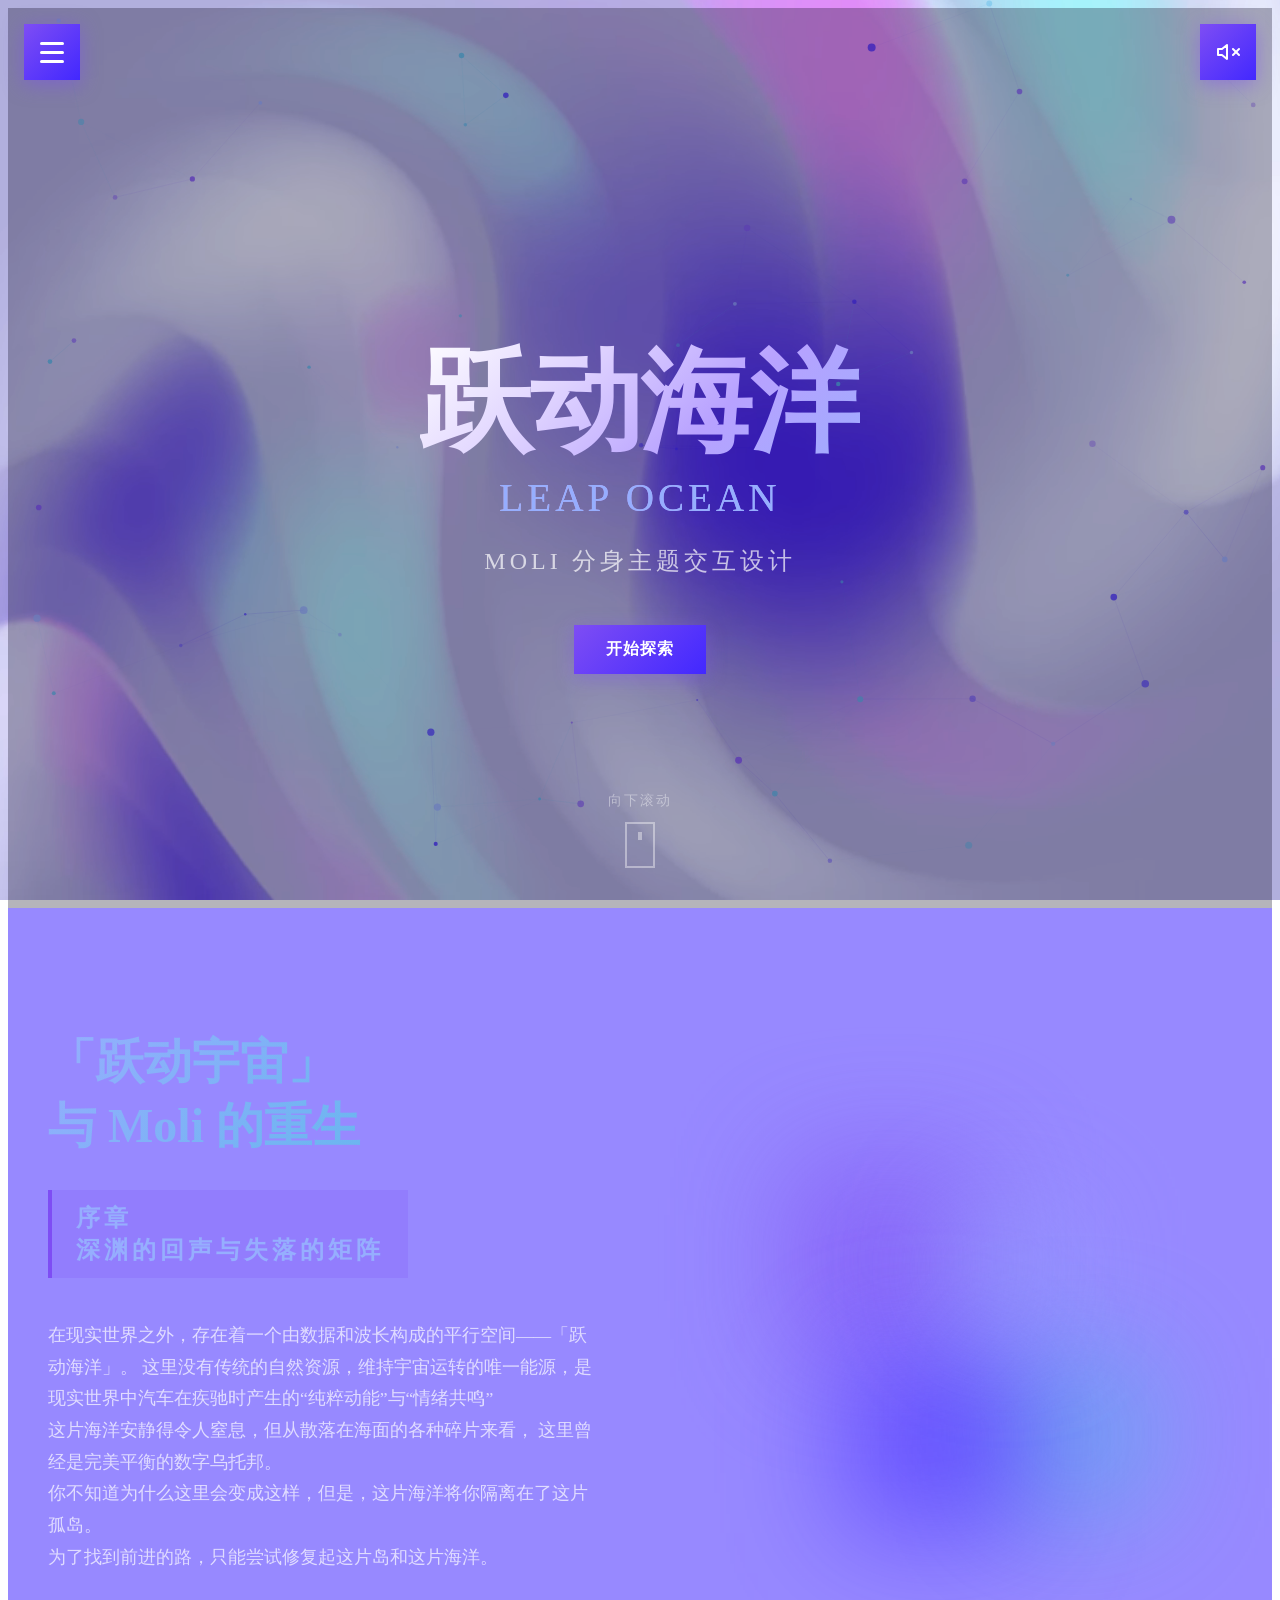
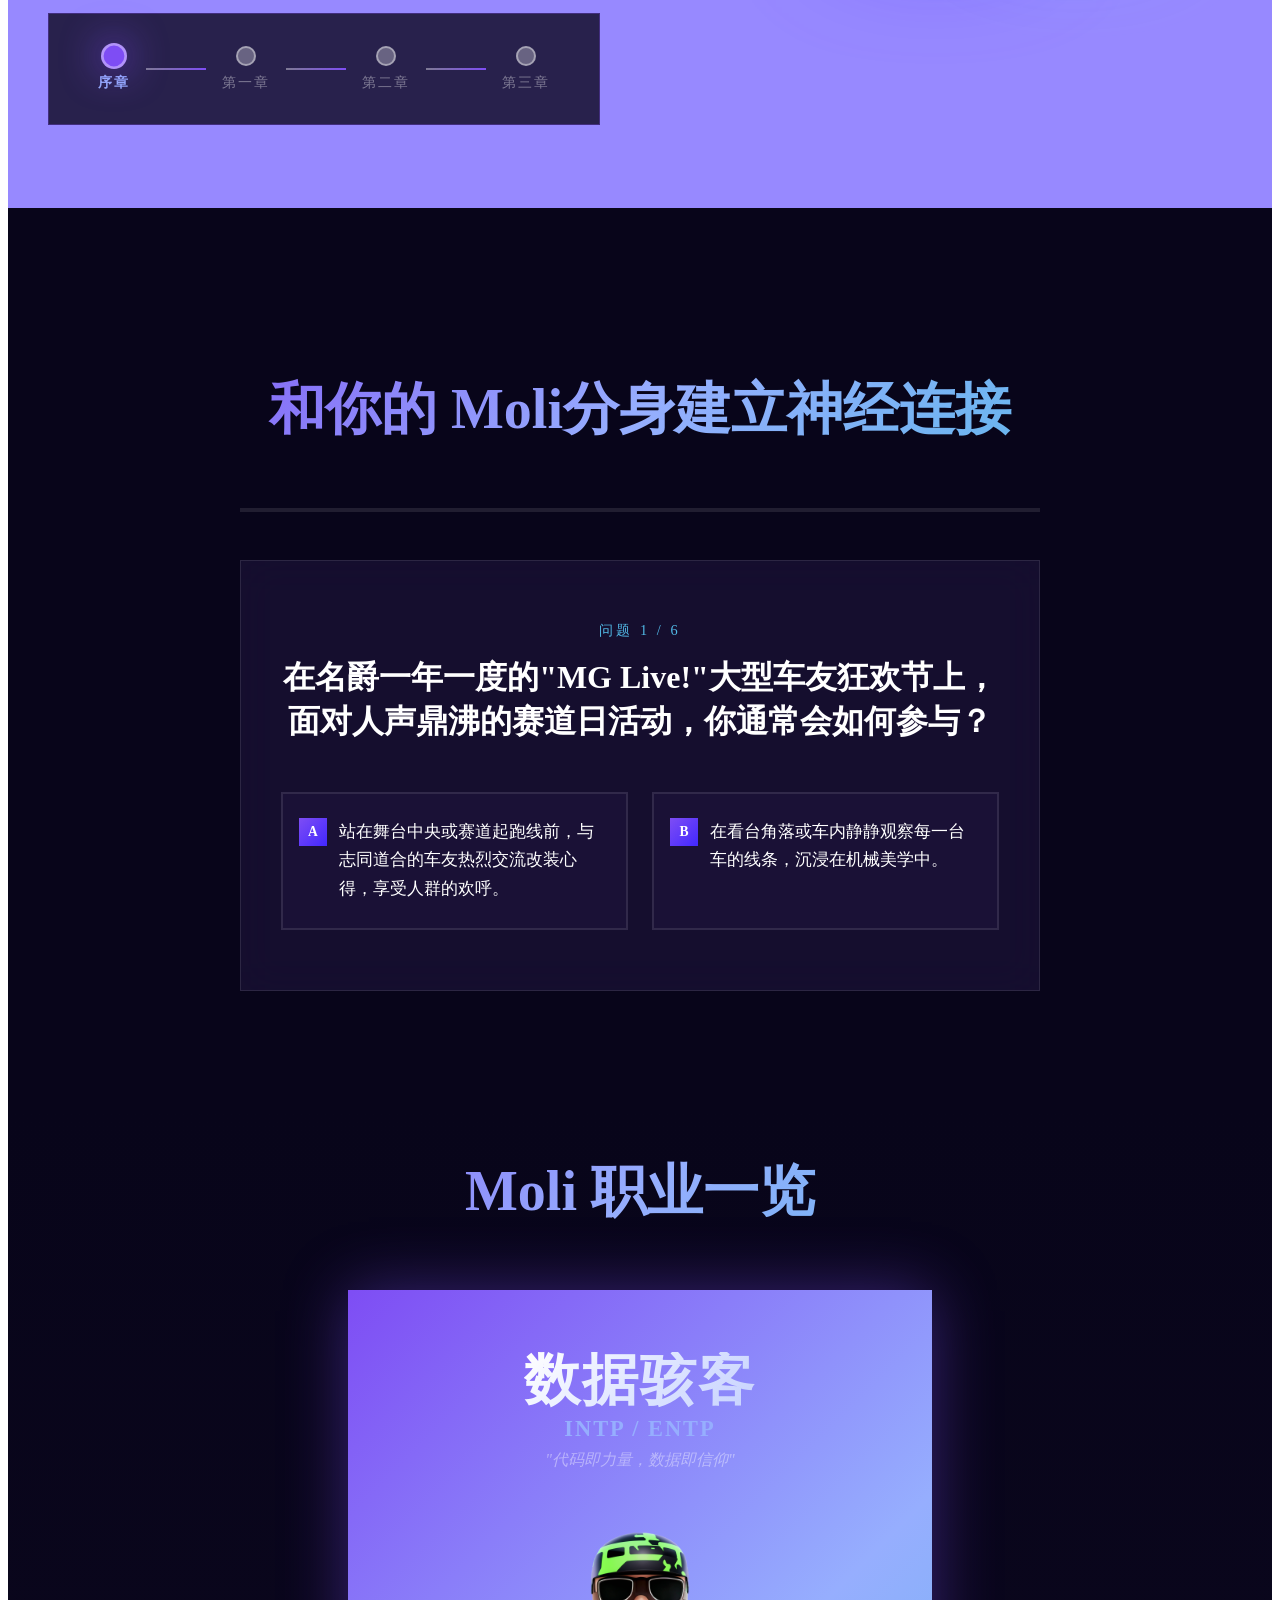
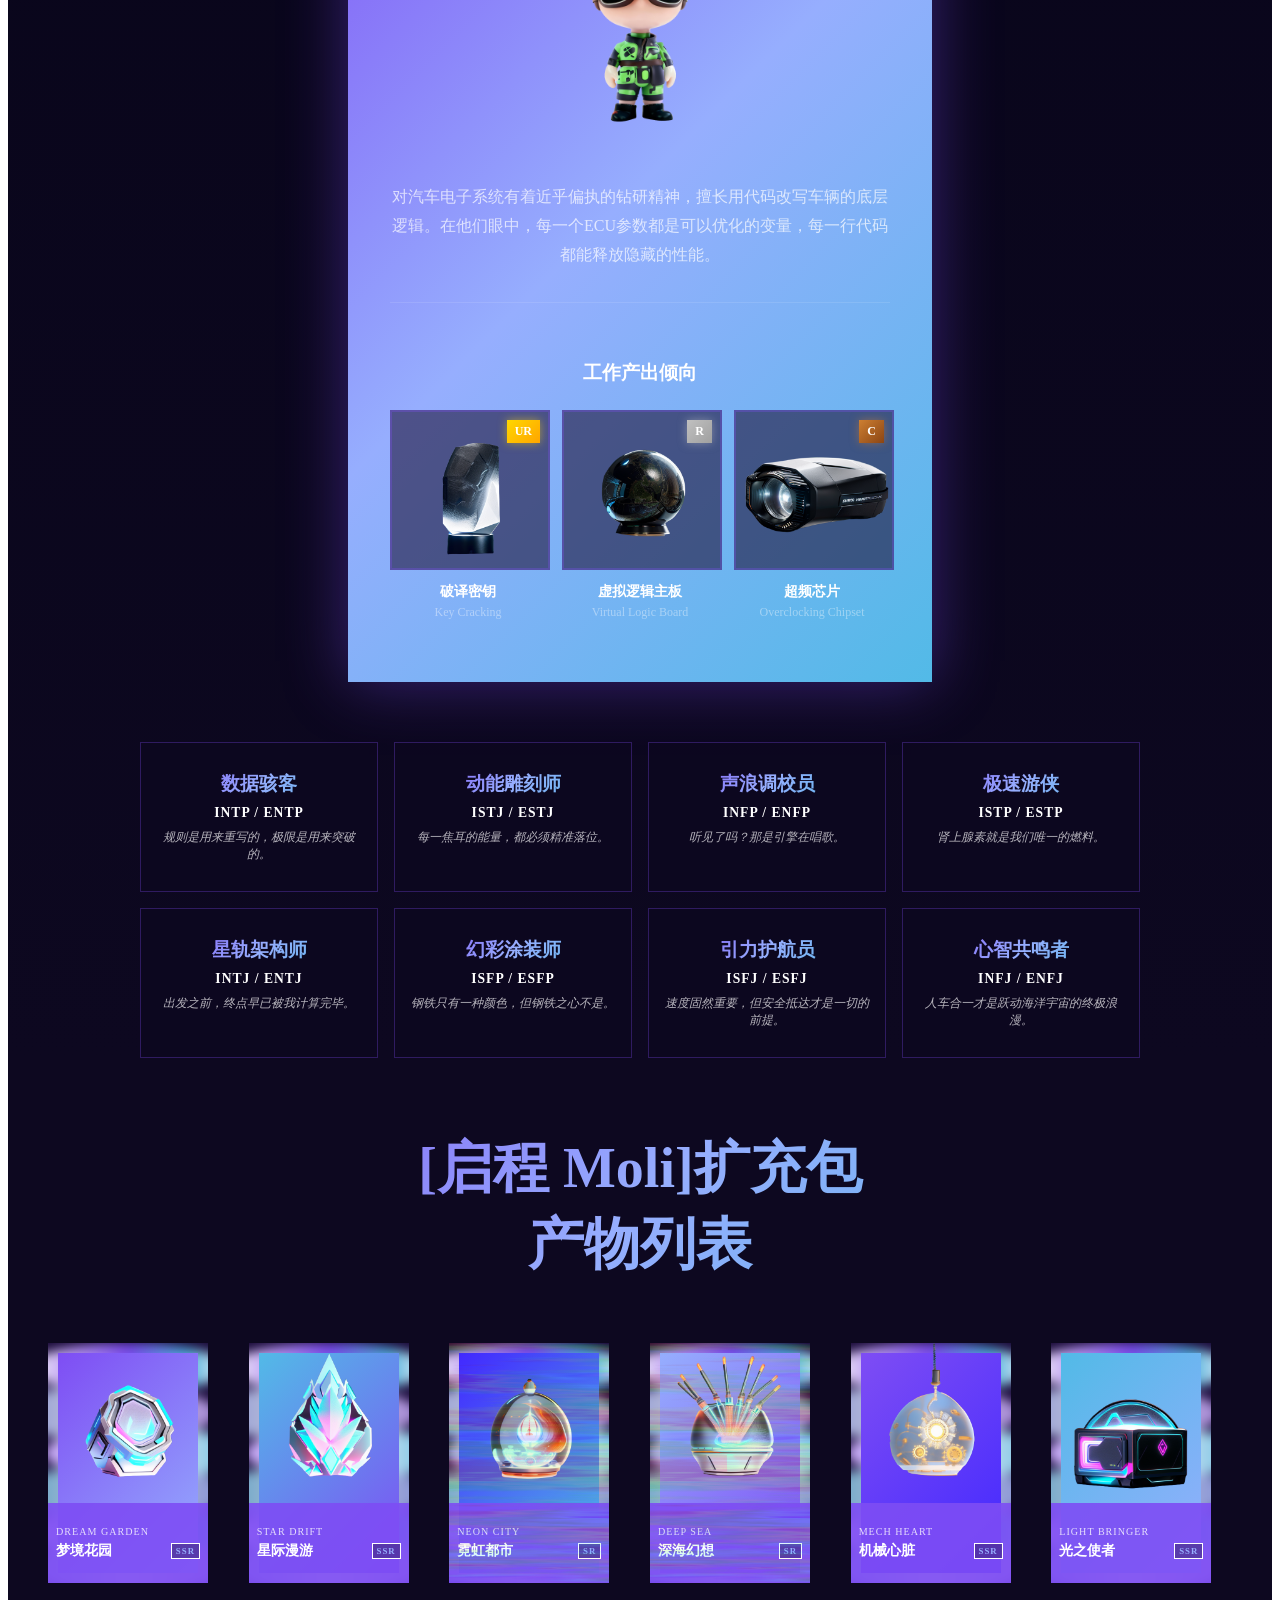
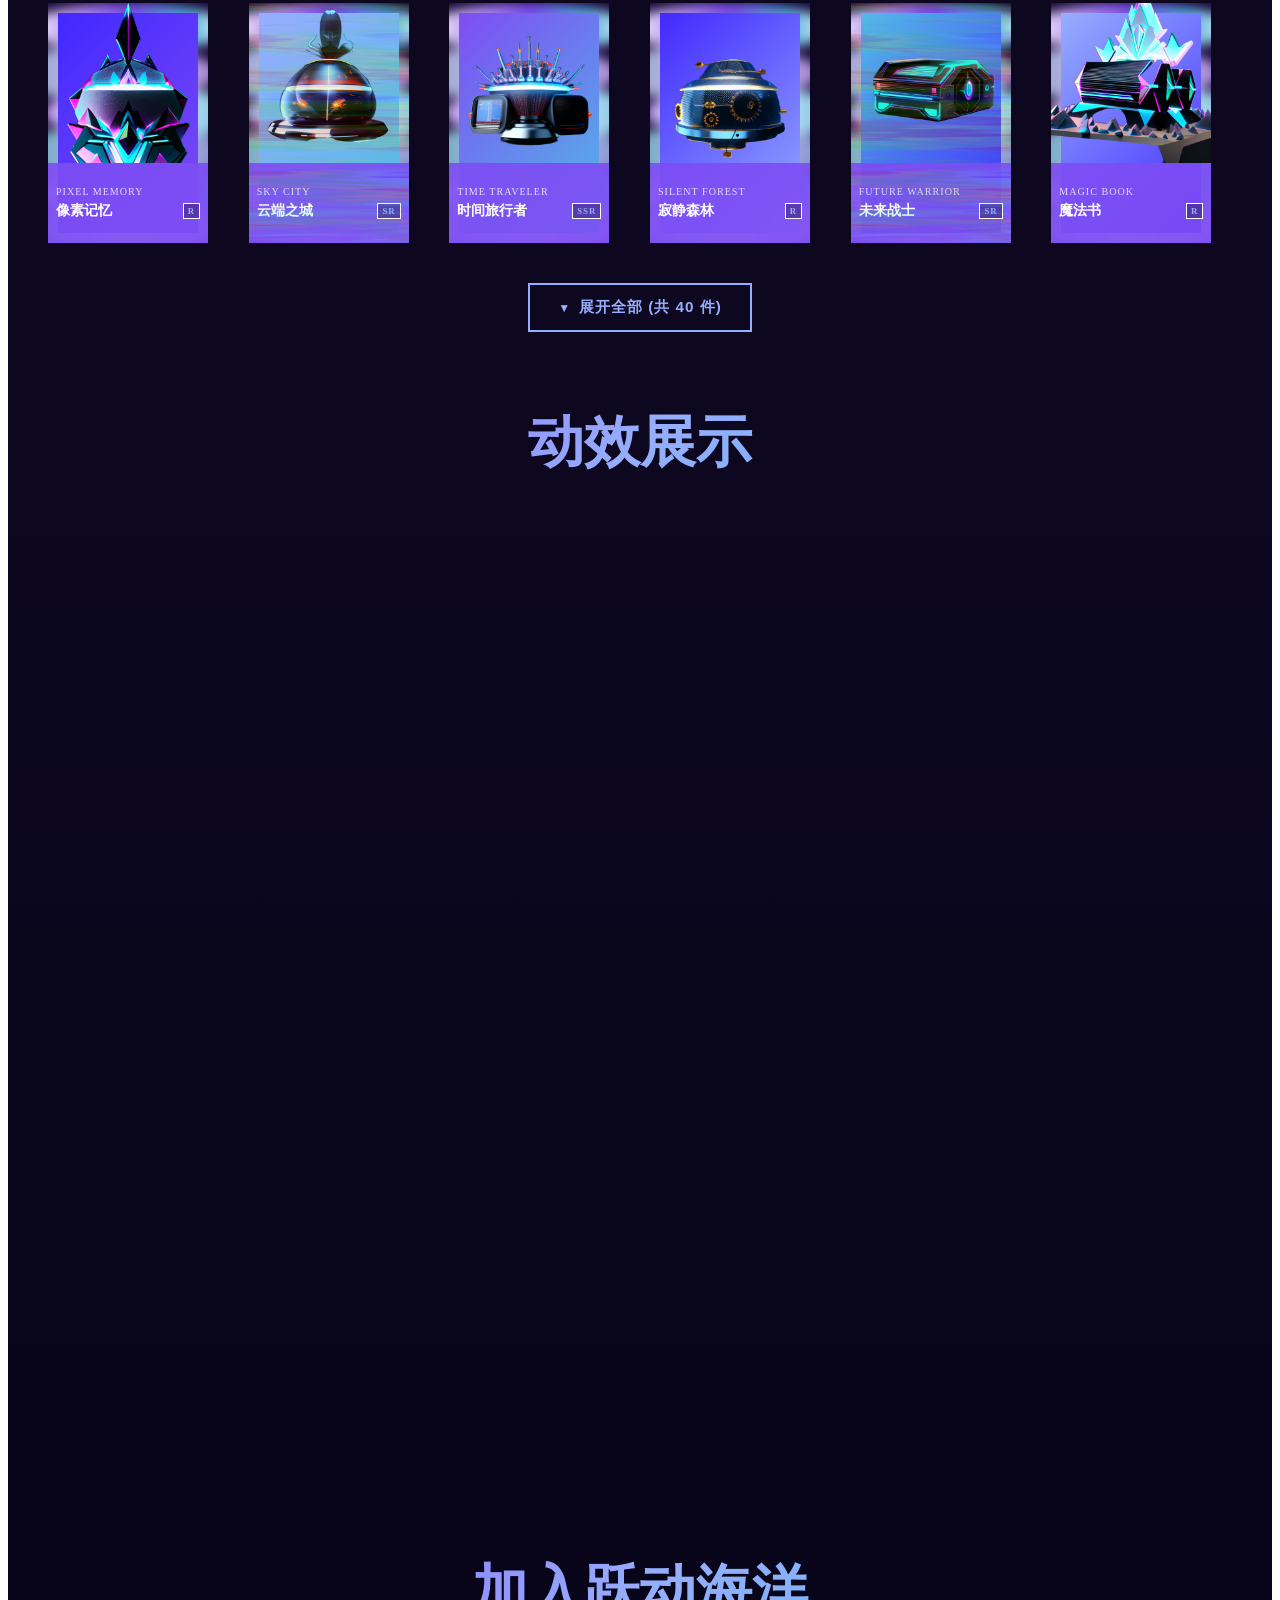
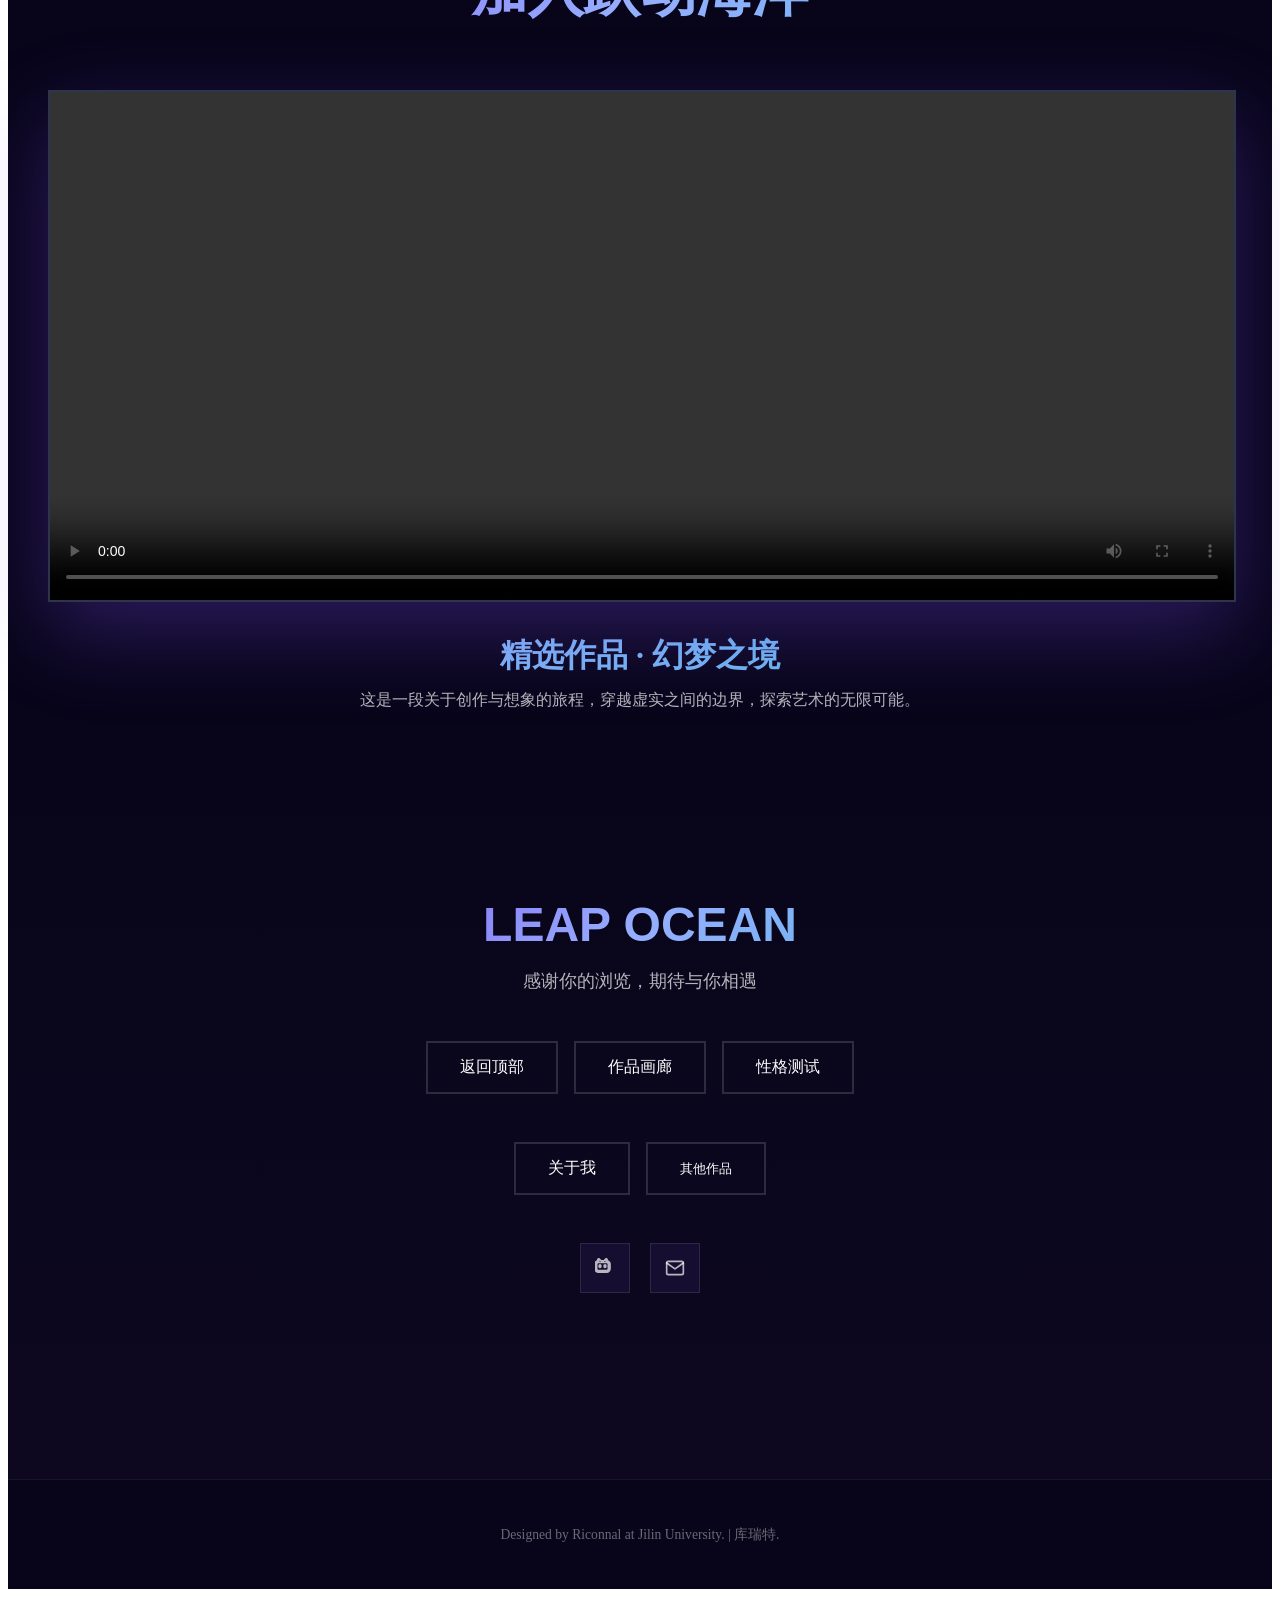
==== commit f40fe043: "114514" ====
--- a/index.html
+++ b/index.html
@@ -3,7 +3,7 @@
 <head>
   <meta charset="UTF-8">
   <meta name="viewport" content="width=device-width, initial-scale=1.0">
-  <title>个人作品集 | Creative Portfolio</title>
+  <title>跃动海洋 | LEAP OCEAN</title>
   <link rel="preconnect" href="https://fonts.googleapis.com">
   <link rel="preconnect" href="https://fonts.gstatic.com" crossorigin>
   <link rel="stylesheet" href="css/style.css">
@@ -26,6 +26,83 @@
     </svg>
   </button>
 
+  <button id="menu-toggle" aria-label="导航菜单">
+    <span class="hamburger-line"></span>
+    <span class="hamburger-line"></span>
+    <span class="hamburger-line"></span>
+  </button>
+
+  <div class="side-menu" id="side-menu">
+    <div class="side-menu-overlay" id="side-menu-overlay"></div>
+    <div class="side-menu-content">
+      <div class="side-menu-header">
+        <span class="side-menu-title">导航</span>
+        <button class="side-menu-close" id="side-menu-close" aria-label="关闭菜单">
+          <svg viewBox="0 0 24 24" fill="none" stroke="currentColor" stroke-width="2">
+            <line x1="18" y1="6" x2="6" y2="18"></line>
+            <line x1="6" y1="6" x2="18" y2="18"></line>
+          </svg>
+        </button>
+      </div>
+      <nav class="side-menu-nav">
+        <div class="menu-group">
+          <div class="menu-group-title">跃动海洋</div>
+          <ul class="menu-list">
+            <li><a href="#worldview" class="menu-link">世界观</a></li>
+            <li><a href="#mbti-test" class="menu-link">职业测试</a></li>
+            <li><a href="#mbti-results" class="menu-link">所有职业</a></li>
+            <li><a href="#gallery" class="menu-link">产物列表</a></li>
+            <li><a href="#video-selector" class="menu-link">动效展示</a></li>
+            <li><a href="#featured-video" class="menu-link">宣传视频</a></li>
+          </ul>
+        </div>
+        <div class="menu-group">
+          <div class="menu-group-title">关于我</div>
+          <ul class="menu-list">
+            <li><a href="about.html" class="menu-link">我</a></li>
+            <li><a href="about.html#gallery" class="menu-link">我的作品</a></li>
+          </ul>
+        </div>
+      </nav>
+    </div>
+  </div>
+
+
+  <div class="side-menu" id="side-menu">
+    <div class="side-menu-overlay" id="side-menu-overlay"></div>
+    <div class="side-menu-content">
+      <div class="side-menu-header">
+        <span class="side-menu-title">导航</span>
+        <button class="side-menu-close" id="side-menu-close" aria-label="关闭菜单">
+          <svg viewBox="0 0 24 24" fill="none" stroke="currentColor" stroke-width="2">
+            <line x1="18" y1="6" x2="6" y2="18"></line>
+            <line x1="6" y1="6" x2="18" y2="18"></line>
+          </svg>
+        </button>
+      </div>
+      <nav class="side-menu-nav">
+        <div class="menu-group">
+          <div class="menu-group-title">跃动海洋</div>
+          <ul class="menu-list">
+            <li><a href="#worldview" class="menu-link">世界观</a></li>
+            <li><a href="#mbti-test" class="menu-link">职业测试</a></li>
+            <li><a href="#mbti-results" class="menu-link">所有职业</a></li>
+            <li><a href="#gallery" class="menu-link">产物列表</a></li>
+            <li><a href="#video-selector" class="menu-link">动效展示</a></li>
+            <li><a href="#featured-video" class="menu-link">宣传视频</a></li>
+          </ul>
+        </div>
+        <div class="menu-group">
+          <div class="menu-group-title">关于我</div>
+          <ul class="menu-list">
+            <li><a href="about.html" class="menu-link">我</a></li>
+            <li><a href="about.html#gallery" class="menu-link">我的作品</a></li>
+          </ul>
+        </div>
+      </nav>
+    </div>
+  </div>
+
   <section id="hero" class="section">
     <div class="hero-content">
       <h1 class="hero-title">跃动海洋<br><span class="hero-title-sub">LEAP OCEAN</span></h1>
@@ -44,26 +121,48 @@
     <div class="section-inner">
       <div class="worldview-content">
         <div class="worldview-text fade-in">
-          <h2>「跃动宇宙」与 Moli 的重生</h2>
-          
+          <h2>「跃动宇宙」<br>与 Moli 的重生</h2>
           <!-- 章节标题 -->
           <div class="chapter-header">
-            <span class="chapter-label">序章</span>
+            <span class="chapter-label">序章<br>深渊的回声与失落的矩阵</span>
           </div>
           
           <!-- 章节正文 -->
           <div class="chapter-content">
             <div class="chapter-text active" data-chapter="0">
-              <p>0000</p>
+              <p>在现实世界之外，存在着一个由数据和波长构成的平行空间——「跃动海洋」。
+这里没有传统的自然资源，维持宇宙运转的唯一能源，是现实世界中汽车在疾驰时产生的“纯粹动能”与“情绪共鸣”
+<br>
+这片海洋安静得令人窒息，但从散落在海面的各种碎片来看，
+这里曾经是完美平衡的数字乌托邦。
+<br>
+你不知道为什么这里会变成这样，但是，这片海洋将你隔离在了这片孤岛。<br>
+为了找到前进的路，只能尝试修复起这片岛和这片海洋。
+<br>
+</p>
             </div>
             <div class="chapter-text" data-chapter="1">
-              <p>1111</p>
+              <p>在你的努力下，你终于冲出了囚禁你的那片初始海洋，来到了一片新的天地。<br>
+                在这里，有几位长者告诉你这片海洋的过去。<br>
+                在现实的暗面，曾存在一个完美的数字乌托邦——「Moli 跃动宇宙」。<br>
+                它遵循着至高无上的隐形科技原则：不喧哗，不突兀，在无形中静默运转。它如同现实世界的伴星，贪婪地吸收着人类在公路上疾驰时产生的纯粹动能，维持着极度平衡的运转体系。<br>
+                然而，随着现实世界数据洪流的无序膨胀，灾难降临了。宇宙底层的刚度矩阵发生降解，宏大的全息结构瞬间解体，化作了一片深邃、翻涌的暗色数据之海。海面之下，是带噪的波段与混沌的代码；海面之上，空无一物。<br>
+                为了阻止核心算力彻底流失进虚空，系统主脑在停机前的最后一秒，向这片混沌的深海投放了数以百万计的数字水下管道封堵器。它们潜入极深的数据海沟，以强大的微观抗压能力，死死封锁住了宇宙崩塌的能量泄露口。
+                <br>这些在黑暗中闪烁着微光的封堵器核心，就是最初的希望，也是 Moli 诞生的温床。
+              <br>听完这些后，你更加固定了要把这片海洋修复回原来样子的决心。
+              </p>
             </div>
             <div class="chapter-text" data-chapter="2">
-              <p>2222</p>
+              <p>那些在海沟深处闪烁的封堵器核心，不仅封锁了毁灭，更在漫长的暗夜中开始彼此呼应，产生了奇妙的共振。<br>
+                在长者的指引下，你开始穿梭于破碎的礁石之间，用你双手捕获那些游离的微光。每一次触碰，都像是在死寂的乐谱上按下一个音符，带噪的波段开始变得纯净，混沌的代码重新排列组合。<br>
+                当成千上万个封堵器的核心能量汇聚到你眼前的这一刻，奇迹发生了。
+                <br>数据海面泛起层层耀眼的金色涟漪，一个由纯粹能量与流线型美学构成的生命体在光芒中缓缓睁开双眼——那是 <b>Moli</b>，跃动宇宙的灵魂化身。它没有实体，却拥有感知现实世界律动的超凡能力。
+                <br>Moli 的诞生让这片死寂的海洋第一次有了“心跳”。它围绕着你欢快地跃动，散发出的微光驱散了周围的迷雾。你明白了，你不再是孤军奋战，Moli 将是你最忠实的伙伴，而它的每一次跃动，都是向混沌宣战的号角。</p>
             </div>
             <div class="chapter-text" data-chapter="3">
-              <p>3333</p>
+              <p>重构的法则已经刻在我的核心里：你在现实世界中驾驶车辆的每一次加速、每一次平顺的过弯、甚至血液里涌动的多巴胺，都会被我敏锐地捕捉。我会将这些能量转化为修复宇宙的高刚度基础粒子。
+<br><br>“听，那是现实世界引擎的脉搏。”<br><br>
+请借助这些源源不断的跨界动能，与我一起在这片暗色之海上重新搭建起支撑宇宙的骨架。从第一座能量浮岛的建立，到第一条数字公路的铺设，一个全新的、完美运转的跃动宇宙，正等待着我们亲手将其重塑。</p>
             </div>
           </div>
           
@@ -138,32 +237,32 @@
             <div class="outputs-grid">
               <div class="output-item">
                 <div class="output-image">
-                  <img src="assets/images/outputs/hacker-1.png" alt="ECU 重写">
-                  <span class="output-rarity rarity-SSR">SSR</span>
+                  <img src="assets/images/outputs/1-3.png" alt="破译密钥">
+                  <span class="output-rarity rarity-UR">UR</span>
                 </div>
                 <div class="output-info">
-                  <div class="output-title-cn">ECU 重写</div>
-                  <div class="output-title-en">ECU Rewrite</div>
+                  <div class="output-title-cn">破译密钥</div>
+                  <div class="output-title-en">Key Cracking</div>
                 </div>
               </div>
               <div class="output-item">
                 <div class="output-image">
-                  <img src="assets/images/outputs/hacker-2.png" alt="数据可视化">
-                  <span class="output-rarity rarity-SR">SR</span>
+                  <img src="assets/images/outputs/1-2.png" alt="虚拟逻辑主板">
+                  <span class="output-rarity rarity-R">R</span>
                 </div>
                 <div class="output-info">
-                  <div class="output-title-cn">数据可视化</div>
-                  <div class="output-title-en">Data Visualization</div>
+                  <div class="output-title-cn">虚拟逻辑主板</div>
+                  <div class="output-title-en">Virtual Logic Board</div>
                 </div>
               </div>
               <div class="output-item">
                 <div class="output-image">
-                  <img src="assets/images/outputs/hacker-3.png" alt="漏洞挖掘">
-                  <span class="output-rarity rarity-R">R</span>
+                  <img src="assets/images/outputs/1-1.png" alt="超频芯片">
+                  <span class="output-rarity rarity-C">C</span>
                 </div>
                 <div class="output-info">
-                  <div class="output-title-cn">漏洞挖掘</div>
-                  <div class="output-title-en">Bug Hunting</div>
+                  <div class="output-title-cn">超频芯片</div>
+                  <div class="output-title-en">Overclocking Chipset</div>
                 </div>
               </div>
             </div>
@@ -177,163 +276,24 @@
 
   <section id="gallery" class="section">
     <div class="section-inner">
-      <h2 class="section-title fade-in">作品展示</h2>
-      <div class="gallery-grid fade-in">
-        <div class="art-card">
-          <div class="art-card-inner-frame">
-            <div class="art-card-image" style="background: linear-gradient(135deg, #7E4DF4 0%, #96AEFE 100%);"></div>
-          </div>
-          <div class="art-card-overlay">
-            <div class="art-card-subtitle">DREAM GARDEN</div>
-            <div class="art-card-title-row">
-              <div class="art-card-title">梦境花园</div>
-              <div class="art-card-rarity">SSR</div>
-            </div>
-          </div>
-        </div>
-        <div class="art-card">
-          <div class="art-card-inner-frame">
-            <div class="art-card-image" style="background: linear-gradient(135deg, #52BAE7 0%, #7E4DF4 100%);"></div>
-          </div>
-          <div class="art-card-overlay">
-            <div class="art-card-subtitle">STAR DRIFT</div>
-            <div class="art-card-title-row">
-              <div class="art-card-title">星际漫游</div>
-              <div class="art-card-rarity">SSR</div>
-            </div>
-          </div>
-        </div>
-        <div class="art-card">
-          <div class="art-card-inner-frame">
-            <div class="art-card-image" style="background: linear-gradient(135deg, #4228FF 0%, #52BAE7 100%);"></div>
-          </div>
-          <div class="art-card-overlay">
-            <div class="art-card-subtitle">NEON CITY</div>
-            <div class="art-card-title-row">
-              <div class="art-card-title">霓虹都市</div>
-              <div class="art-card-rarity">SR</div>
-            </div>
-          </div>
-        </div>
-        <div class="art-card">
-          <div class="art-card-inner-frame">
-            <div class="art-card-image" style="background: linear-gradient(135deg, #96AEFE 0%, #7E4DF4 100%);"></div>
-          </div>
-          <div class="art-card-overlay">
-            <div class="art-card-subtitle">DEEP SEA</div>
-            <div class="art-card-title-row">
-              <div class="art-card-title">深海幻想</div>
-              <div class="art-card-rarity">SR</div>
-            </div>
-          </div>
-        </div>
-        <div class="art-card">
-          <div class="art-card-inner-frame">
-            <div class="art-card-image" style="background: linear-gradient(135deg, #7E4DF4 0%, #4228FF 100%);"></div>
-          </div>
-          <div class="art-card-overlay">
-            <div class="art-card-subtitle">MECH HEART</div>
-            <div class="art-card-title-row">
-              <div class="art-card-title">机械心脏</div>
-              <div class="art-card-rarity">SSR</div>
-            </div>
-          </div>
-        </div>
-        <div class="art-card">
-          <div class="art-card-inner-frame">
-            <div class="art-card-image" style="background: linear-gradient(135deg, #52BAE7 0%, #96AEFE 100%);"></div>
-          </div>
-          <div class="art-card-overlay">
-            <div class="art-card-subtitle">LIGHT BRINGER</div>
-            <div class="art-card-title-row">
-              <div class="art-card-title">光之使者</div>
-              <div class="art-card-rarity">SSR</div>
-            </div>
-          </div>
-        </div>
-        <div class="art-card">
-          <div class="art-card-inner-frame">
-            <div class="art-card-image" style="background: linear-gradient(135deg, #4228FF 0%, #7E4DF4 100%);"></div>
-          </div>
-          <div class="art-card-overlay">
-            <div class="art-card-subtitle">PIXEL MEMORY</div>
-            <div class="art-card-title-row">
-              <div class="art-card-title">像素记忆</div>
-              <div class="art-card-rarity">R</div>
-            </div>
-          </div>
-        </div>
-        <div class="art-card">
-          <div class="art-card-inner-frame">
-            <div class="art-card-image" style="background: linear-gradient(135deg, #96AEFE 0%, #52BAE7 100%);"></div>
-          </div>
-          <div class="art-card-overlay">
-            <div class="art-card-subtitle">SKY CITY</div>
-            <div class="art-card-title-row">
-              <div class="art-card-title">云端之城</div>
-              <div class="art-card-rarity">SR</div>
-            </div>
-          </div>
-        </div>
-        <div class="art-card">
-          <div class="art-card-inner-frame">
-            <div class="art-card-image" style="background: linear-gradient(135deg, #7E4DF4 0%, #52BAE7 100%);"></div>
-          </div>
-          <div class="art-card-overlay">
-            <div class="art-card-subtitle">TIME TRAVELER</div>
-            <div class="art-card-title-row">
-              <div class="art-card-title">时间旅行者</div>
-              <div class="art-card-rarity">SSR</div>
-            </div>
-          </div>
-        </div>
-        <div class="art-card">
-          <div class="art-card-inner-frame">
-            <div class="art-card-image" style="background: linear-gradient(135deg, #4228FF 0%, #96AEFE 100%);"></div>
-          </div>
-          <div class="art-card-overlay">
-            <div class="art-card-subtitle">SILENT FOREST</div>
-            <div class="art-card-title-row">
-              <div class="art-card-title">寂静森林</div>
-              <div class="art-card-rarity">R</div>
-            </div>
-          </div>
-        </div>
-        <div class="art-card">
-          <div class="art-card-inner-frame">
-            <div class="art-card-image" style="background: linear-gradient(135deg, #52BAE7 0%, #4228FF 100%);"></div>
-          </div>
-          <div class="art-card-overlay">
-            <div class="art-card-subtitle">FUTURE WARRIOR</div>
-            <div class="art-card-title-row">
-              <div class="art-card-title">未来战士</div>
-              <div class="art-card-rarity">SR</div>
-            </div>
-          </div>
-        </div>
-        <div class="art-card">
-          <div class="art-card-inner-frame">
-            <div class="art-card-image" style="background: linear-gradient(135deg, #96AEFE 0%, #4228FF 100%);"></div>
-          </div>
-          <div class="art-card-overlay">
-            <div class="art-card-subtitle">MAGIC BOOK</div>
-            <div class="art-card-title-row">
-              <div class="art-card-title">魔法书</div>
-              <div class="art-card-rarity">R</div>
-            </div>
-          </div>
-        </div>
+      <h2 class="section-title fade-in">[启程 Moli]扩充包<br>产物列表</h2>
+      <div class="gallery-grid fade-in" id="gallery-grid"></div>
+      <div class="gallery-toggle-wrapper">
+        <button class="btn btn-outline gallery-toggle-btn" id="gallery-toggle-btn">
+          <span class="toggle-icon">▼</span>
+          <span class="toggle-text">展开全部 (共 40 件)</span>
+        </button>
       </div>
     </div>
   </section>
 
   <section id="video-selector" class="section">
     <div class="section-inner">
-      <h2 class="section-title fade-in">视频选集</h2>
+      <h2 class="section-title fade-in">动效展示</h2>
       <div class="video-selector-wrapper fade-in">
         <div class="video-player-container">
           <video id="main-video-player" controls>
-            <source src="https://www.w3schools.com/html/mov_bbb.mp4" type="video/mp4">
+            <source src="assets/videos/main.mp4" type="video/mp4">
           </video>
         </div>
         <div class="video-selector-thumbs" id="video-thumbs">
@@ -344,7 +304,7 @@
 
   <section id="featured-video" class="section">
     <div class="section-inner">
-      <h2 class="section-title fade-in">精选作品</h2>
+      <h2 class="section-title fade-in">加入跃动海洋</h2>
       <div class="featured-video-wrapper fade-in">
         <div class="featured-video-container" id="featured-video-container">
         </div>
@@ -359,41 +319,30 @@
   <section id="footer-nav" class="section">
     <div class="section-inner">
       <div class="footer-content fade-in">
-        <div class="footer-logo">CREATIVE WORLD</div>
+        <div class="footer-logo">LEAP OCEAN</div>
         <p class="footer-tagline">感谢你的浏览，期待与你相遇</p>
         
         <div class="footer-links">
           <a href="#hero" class="footer-link">返回顶部</a>
           <a href="#gallery" class="footer-link">作品画廊</a>
           <a href="#mbti-test" class="footer-link">性格测试</a>
-          <button class="footer-link">关于我</button>
-          <button class="footer-link">联系方式</button>
-          <button class="footer-link">合作咨询</button>
+        </div>        
+        <div class="footer-links">
+          <a href="about.html" class="footer-link">关于我</a>
+          <button class="footer-link">其他作品</button>
         </div>
 
         <div class="social-links">
-          <a href="#" class="social-link" aria-label="微博">
+
+          <a href="https://space.bilibili.com/32767522" target="_blank" class="social-link" aria-label="B站">
             <svg viewBox="0 0 24 24" fill="none" stroke="currentColor" stroke-width="2" stroke-linecap="round" stroke-linejoin="round">
-              <circle cx="12" cy="12" r="10"></circle>
-              <path d="M8 14s1.5 2 4 2 4-2 4-2"></path>
-              <line x1="9" y1="9" x2="9.01" y2="9"></line>
-              <line x1="15" y1="9" x2="15.01" y2="9"></line>
+                <path fill-rule="evenodd" clip-rule="evenodd" d="M3.73252 2.67094C3.33229 2.28484 3.33229 1.64373 3.73252 1.25764C4.11291 0.890684 4.71552 0.890684 5.09591 1.25764L7.21723 3.30403C7.27749 3.36218 7.32869 3.4261 7.37081 3.49407H10.5789C10.6211 3.4261 10.6723 3.36218 10.7325 3.30403L12.8538 1.25764C13.2342 0.890684 13.8368 0.890684 14.2172 1.25764C14.6175 1.64373 14.6175 2.28484 14.2172 2.67094L13.364 3.49407H14C16.2091 3.49407 18 5.28493 18 7.49407V12.9996C18 15.2087 16.2091 16.9996 14 16.9996H4C1.79086 16.9996 0 15.2087 0 12.9996V7.49406C0 5.28492 1.79086 3.49407 4 3.49407H4.58579L3.73252 2.67094ZM4 5.42343C2.89543 5.42343 2 6.31886 2 7.42343V13.0702C2 14.1748 2.89543 15.0702 4 15.0702H14C15.1046 15.0702 16 14.1748 16 13.0702V7.42343C16 6.31886 15.1046 5.42343 14 5.42343H4ZM5 9.31747C5 8.76519 5.44772 8.31747 6 8.31747C6.55228 8.31747 7 8.76519 7 9.31747V10.2115C7 10.7638 6.55228 11.2115 6 11.2115C5.44772 11.2115 5 10.7638 5 10.2115V9.31747ZM12 8.31747C11.4477 8.31747 11 8.76519 11 9.31747V10.2115C11 10.7638 11.4477 11.2115 12 11.2115C12.5523 11.2115 13 10.7638 13 10.2115V9.31747C13 8.76519 12.5523 8.31747 12 8.31747Z"></path>
             </svg>
+
           </a>
-          <a href="#" class="social-link" aria-label="B站">
-            <svg viewBox="0 0 24 24" fill="none" stroke="currentColor" stroke-width="2" stroke-linecap="round" stroke-linejoin="round">
-              <rect x="2" y="7" width="20" height="14" rx="2" ry="2"></rect>
-              <path d="M16 21V5a2 2 0 0 0-2-2h-4a2 2 0 0 0-2 2v16"></path>
-            </svg>
-          </a>
-          <a href="#" class="social-link" aria-label="小红书">
-            <svg viewBox="0 0 24 24" fill="none" stroke="currentColor" stroke-width="2" stroke-linecap="round" stroke-linejoin="round">
-              <path d="M12 2L2 7l10 5 10-5-10-5z"></path>
-              <path d="M2 17l10 5 10-5"></path>
-              <path d="M2 12l10 5 10-5"></path>
-            </svg>
-          </a>
-          <a href="#" class="social-link" aria-label="邮箱">
+
+          
+          <a href="mailto:riconnal@163.com" class="social-link" aria-label="邮箱">
             <svg viewBox="0 0 24 24" fill="none" stroke="currentColor" stroke-width="2" stroke-linecap="round" stroke-linejoin="round">
               <path d="M4 4h16c1.1 0 2 .9 2 2v12c0 1.1-.9 2-2 2H4c-1.1 0-2-.9-2-2V6c0-1.1.9-2 2-2z"></path>
               <polyline points="22,6 12,13 2,6"></polyline>
@@ -405,13 +354,14 @@
   </section>
 
   <div class="copyright">
-    <p>© 2026 Creative World. All rights reserved. | 用热爱创造每一个瞬间</p>
+    <p> Designed by Riconnal at Jilin University. | 库瑞特. </p>
   </div>
 
+    <script src="js/bgm.js"></script>
   <script src="js/particles.js"></script>
   <script src="js/scroll.js"></script>
   <script src="js/mbti.js"></script>
   <script src="js/video.js"></script>
-  <script src="js/bgm.js"></script>
+
 </body>
 </html>
--- a/css/style.css
+++ b/css/style.css
@@ -211,6 +211,380 @@
   }
 }
 
+#menu-toggle {
+  position: fixed;
+  top: 24px;
+  left: 24px;
+  width: 56px;
+  height: 56px;
+  background: var(--gradient-primary);
+  border: none;
+  cursor: pointer;
+  z-index: 1001;
+  display: flex;
+  flex-direction: column;
+  align-items: center;
+  justify-content: center;
+  gap: 6px;
+  box-shadow: 0 4px 20px rgba(126, 77, 244, 0.5);
+  transition: all 0.3s ease;
+}
+
+#menu-toggle:hover {
+  transform: scale(1.1);
+  box-shadow: 0 6px 30px rgba(126, 77, 244, 0.7);
+}
+
+.hamburger-line {
+  width: 24px;
+  height: 3px;
+  background: white;
+  border-radius: 2px;
+  transition: all 0.3s ease;
+}
+
+#menu-toggle.active .hamburger-line:nth-child(1) {
+  transform: translateY(9px) rotate(45deg);
+}
+
+#menu-toggle.active .hamburger-line:nth-child(2) {
+  opacity: 0;
+}
+
+#menu-toggle.active .hamburger-line:nth-child(3) {
+  transform: translateY(-9px) rotate(-45deg);
+}
+
+.side-menu {
+  position: fixed;
+  inset: 0;
+  z-index: 2000;
+  visibility: hidden;
+}
+
+.side-menu.active {
+  visibility: visible;
+}
+
+.side-menu-overlay {
+  position: absolute;
+  inset: 0;
+  background: rgba(0, 0, 0, 0.7);
+  opacity: 0;
+  transition: opacity 0.3s ease;
+}
+
+.side-menu.active .side-menu-overlay {
+  opacity: 1;
+}
+
+.side-menu-content {
+  position: absolute;
+  top: 0;
+  left: 0;
+  width: 300px;
+  height: 100%;
+  background: linear-gradient(180deg, rgba(13, 8, 32, 0.98) 0%, rgba(8, 5, 26, 0.98) 100%);
+  border-right: 1px solid var(--border-glow);
+  transform: translateX(-100%);
+  transition: transform 0.3s ease;
+  overflow-y: auto;
+}
+
+.side-menu.active .side-menu-content {
+  transform: translateX(0);
+}
+
+.side-menu-header {
+  display: flex;
+  align-items: center;
+  justify-content: space-between;
+  padding: 24px;
+  border-bottom: 1px solid rgba(126, 77, 244, 0.3);
+}
+
+.side-menu-title {
+  font-family: var(--font-display);
+  font-size: 1.2rem;
+  font-weight: 700;
+  color: var(--text-primary);
+  letter-spacing: 2px;
+}
+
+.side-menu-close {
+  width: 40px;
+  height: 40px;
+  background: rgba(126, 77, 244, 0.2);
+  border: 1px solid var(--border-glow);
+  cursor: pointer;
+  display: flex;
+  align-items: center;
+  justify-content: center;
+  transition: all 0.3s ease;
+}
+
+.side-menu-close:hover {
+  background: rgba(126, 77, 244, 0.4);
+}
+
+.side-menu-close svg {
+  width: 20px;
+  height: 20px;
+  color: var(--text-primary);
+}
+
+.side-menu-nav {
+  padding: 20px;
+}
+
+.menu-group {
+  margin-bottom: 24px;
+}
+
+.menu-group-title {
+  font-family: var(--font-display);
+  font-size: 0.85rem;
+  font-weight: 700;
+  color: var(--light-blue-purple);
+  letter-spacing: 2px;
+  text-transform: uppercase;
+  margin-bottom: 12px;
+  padding-left: 12px;
+  border-left: 3px solid var(--primary-purple);
+}
+
+.menu-list {
+  list-style: none;
+  padding: 0;
+  margin: 0;
+}
+
+.menu-list li {
+  margin-bottom: 4px;
+}
+
+.menu-link {
+  display: block;
+  padding: 12px 16px;
+  font-family: var(--font-display);
+  font-size: 1rem;
+  color: var(--text-secondary);
+  text-decoration: none;
+  border-radius: 8px;
+  transition: all 0.3s ease;
+}
+
+.menu-link:hover {
+  background: rgba(126, 77, 244, 0.2);
+  color: var(--text-primary);
+  padding-left: 24px;
+}
+
+@media (max-width: 768px) {
+  #menu-toggle {
+    top: 16px;
+    left: 16px;
+    width: 48px;
+    height: 48px;
+  }
+
+  .side-menu-content {
+    width: 260px;
+  }
+
+  .menu-link {
+    font-size: 0.95rem;
+    padding: 10px 14px;
+  }
+}
+
+#menu-toggle {
+  position: fixed;
+  top: 24px;
+  left: 24px;
+  width: 56px;
+  height: 56px;
+  background: var(--gradient-primary);
+  border: none;
+  cursor: pointer;
+  z-index: 1001;
+  display: flex;
+  flex-direction: column;
+  align-items: center;
+  justify-content: center;
+  gap: 6px;
+  box-shadow: 0 4px 20px rgba(126, 77, 244, 0.5);
+  transition: all 0.3s ease;
+}
+
+#menu-toggle:hover {
+  transform: scale(1.1);
+  box-shadow: 0 6px 30px rgba(126, 77, 244, 0.7);
+}
+
+.hamburger-line {
+  width: 24px;
+  height: 3px;
+  background: white;
+  border-radius: 2px;
+  transition: all 0.3s ease;
+}
+
+#menu-toggle.active .hamburger-line:nth-child(1) {
+  transform: translateY(9px) rotate(45deg);
+}
+
+#menu-toggle.active .hamburger-line:nth-child(2) {
+  opacity: 0;
+}
+
+#menu-toggle.active .hamburger-line:nth-child(3) {
+  transform: translateY(-9px) rotate(-45deg);
+}
+
+.side-menu {
+  position: fixed;
+  inset: 0;
+  z-index: 2000;
+  visibility: hidden;
+}
+
+.side-menu.active {
+  visibility: visible;
+}
+
+.side-menu-overlay {
+  position: absolute;
+  inset: 0;
+  background: rgba(0, 0, 0, 0.7);
+  opacity: 0;
+  transition: opacity 0.3s ease;
+}
+
+.side-menu.active .side-menu-overlay {
+  opacity: 1;
+}
+
+.side-menu-content {
+  position: absolute;
+  top: 0;
+  left: 0;
+  width: 300px;
+  height: 100%;
+  background: linear-gradient(180deg, rgba(13, 8, 32, 0.98) 0%, rgba(8, 5, 26, 0.98) 100%);
+  border-right: 1px solid var(--border-glow);
+  transform: translateX(-100%);
+  transition: transform 0.3s ease;
+  overflow-y: auto;
+}
+
+.side-menu.active .side-menu-content {
+  transform: translateX(0);
+}
+
+.side-menu-header {
+  display: flex;
+  align-items: center;
+  justify-content: space-between;
+  padding: 24px;
+  border-bottom: 1px solid rgba(126, 77, 244, 0.3);
+}
+
+.side-menu-title {
+  font-family: var(--font-display);
+  font-size: 1.2rem;
+  font-weight: 700;
+  color: var(--text-primary);
+  letter-spacing: 2px;
+}
+
+.side-menu-close {
+  width: 40px;
+  height: 40px;
+  background: rgba(126, 77, 244, 0.2);
+  border: 1px solid var(--border-glow);
+  cursor: pointer;
+  display: flex;
+  align-items: center;
+  justify-content: center;
+  transition: all 0.3s ease;
+}
+
+.side-menu-close:hover {
+  background: rgba(126, 77, 244, 0.4);
+}
+
+.side-menu-close svg {
+  width: 20px;
+  height: 20px;
+  color: var(--text-primary);
+}
+
+.side-menu-nav {
+  padding: 20px;
+}
+
+.menu-group {
+  margin-bottom: 24px;
+}
+
+.menu-group-title {
+  font-family: var(--font-display);
+  font-size: 0.85rem;
+  font-weight: 700;
+  color: var(--light-blue-purple);
+  letter-spacing: 2px;
+  text-transform: uppercase;
+  margin-bottom: 12px;
+  padding-left: 12px;
+  border-left: 3px solid var(--primary-purple);
+}
+
+.menu-list {
+  list-style: none;
+  padding: 0;
+  margin: 0;
+}
+
+.menu-list li {
+  margin-bottom: 4px;
+}
+
+.menu-link {
+  display: block;
+  padding: 12px 16px;
+  font-family: var(--font-display);
+  font-size: 1rem;
+  color: var(--text-secondary);
+  text-decoration: none;
+  border-radius: 8px;
+  transition: all 0.3s ease;
+}
+
+.menu-link:hover {
+  background: rgba(126, 77, 244, 0.2);
+  color: var(--text-primary);
+  padding-left: 24px;
+}
+
+@media (max-width: 768px) {
+  #menu-toggle {
+    top: 16px;
+    left: 16px;
+    width: 48px;
+    height: 48px;
+  }
+
+  .side-menu-content {
+    width: 260px;
+  }
+
+  .menu-link {
+    font-size: 0.95rem;
+    padding: 10px 14px;
+  }
+}
+
 /* ========== HERO SECTION ========== */
 #hero {
   min-height: 100vh;
@@ -809,17 +1183,17 @@
   color: white;
 }
 
-.rarity-SSR {
+.rarity-UR {
   background: linear-gradient(135deg, #FFD700 0%, #FFA500 100%);
   box-shadow: 0 0 10px rgba(255, 215, 0, 0.5);
 }
 
-.rarity-SR {
+.rarity-R {
   background: linear-gradient(135deg, #C0C0C0 0%, #A0A0A0 100%);
   box-shadow: 0 0 10px rgba(192, 192, 192, 0.5);
 }
 
-.rarity-R {
+.rarity-C {
   background: linear-gradient(135deg, #CD7F32 0%, #8B4513 100%);
   box-shadow: 0 0 10px rgba(205, 127, 50, 0.5);
 }
@@ -900,74 +1274,103 @@
 
 .gallery-grid {
   display: grid;
-  grid-template-columns: repeat(auto-fill, minmax(180px, 1fr));
-  gap: 24px;
+  grid-template-columns: repeat(auto-fill, minmax(160px, 1fr));
+  gap: 20px;
 }
 
 .art-card {
   position: relative;
-  overflow: hidden;
-  aspect-ratio: 32 / 48;
+  width: 160px;
+  height: 240px;
   cursor: pointer;
   transition: all 0.4s ease;
-  background: #1a0f3d;
-  padding: 12px;
+  overflow: visible;
 }
 
 .art-card:hover {
-  transform: translateY(-8px);
-  box-shadow: 0 20px 60px rgba(126, 77, 244, 0.3);
+  transform: translateY(-4px);
+  filter: drop-shadow(0 10px 15px rgba(126, 77, 244, 0.4));
 }
 
 .art-card-inner-frame {
+  position: absolute;
+  top: 0;
+  left: 0;
+  width: 160px;
+  height: 240px;
+  background-image: url('../assets/images/card-border-pattern.svg');
+  background-size: 100% 100%;
+  background-position: center;
+  background-repeat: no-repeat;
+  z-index: 0;
+  pointer-events: none;
+}
+
+.art-card-sr-overlay {
+  position: absolute;
+  top: 0;
+  left: 0;
+  width: 160px;
+  height: 240px;
+  z-index: 10;
+  pointer-events: none;
+}
+
+.art-card-sr-img {
   width: 100%;
   height: 100%;
-  position: relative;
-  overflow: hidden;
-}
-
-.art-card-inner-frame::before {
-  content: '';
+  object-fit: cover;
+}
+
+.art-card-gradient {
+  position: absolute;
+  top: 10px;
+  left: 10px;
+  width: 140px;
+  height: 220px;
+  z-index: 1;
+}
+
+.art-card-content {
   position: absolute;
   top: 0;
   left: 0;
-  right: 0;
+  width: 160px;
+  height: 160px;
+  z-index: 2;
+  display: flex;
+  align-items: center;
+  justify-content: center;
+}
+
+.art-card-img {
+  width: 160px;
+  height: 160px;
+  object-fit: cover;
+}
+
+.art-card-overlay {
+  position: absolute;
   bottom: 0;
-  border: calc(100% / 16) solid transparent;
-  border-image: url('data:image/svg+xml,<svg xmlns="http://www.w3.org/2000/svg" width="40" height="40"><rect width="40" height="40" fill="%232a1a5e"/><path d="M0 0h40v40H0z" fill="url(%23g)"/><defs><pattern id="g" patternUnits="userSpaceOnUse" width="4" height="4"><rect width="4" height="4" fill="%233d2a7a"/><path d="M0 0h2v2H0zM2 2h2v2H2z" fill="%232a1a5e"/></pattern></defs></svg>') 1 stretch;
-  pointer-events: none;
-  z-index: 2;
-}
-
-.art-card-image {
-  width: 100%;
-  height: 100%;
-  background-size: cover;
-  background-position: center;
-  transition: transform 0.5s ease;
-}
-
-.art-card:hover .art-card-image {
-  transform: scale(1.08);
-}
-
-.art-card-overlay {
-  position: absolute;
-  bottom: 0;
-  left: 12px;
-  right: 12px;
-  padding: 20px 16px;
-  background: linear-gradient(transparent, rgba(13, 8, 32, 0.98));
+  left: 0;
+  width: 160px;
+  height: 80px;
+  background: rgba(126, 77, 244, 0.9);
   z-index: 3;
+  display: flex;
+  flex-direction: column;
+  justify-content: center;
+  padding: 8px;
+  box-sizing: border-box;
 }
 
 .art-card-subtitle {
-  font-size: 0.7rem;
+  font-size: 0.63rem;
   font-weight: 400;
-  color: rgba(255, 255, 255, 0.6);
-  letter-spacing: 2px;
+  color: rgba(255, 255, 255, 0.8);
+  letter-spacing: 1px;
   text-transform: uppercase;
-  margin-bottom: 6px;
+  margin-bottom: 4px;
 }
 
 .art-card-title-row {
@@ -977,16 +1380,56 @@
 }
 
 .art-card-title {
-  font-size: 1.1rem;
+  font-size: 0.9rem;
   font-weight: 700;
   color: #ffffff;
 }
 
 .art-card-rarity {
-  font-size: 0.85rem;
+  font-size: 0.5rem;
+  font-weight: 700;
+  color: #ffffff;
+  padding: 2px 4px;
+  border: 1px solid #ffffff;
+  background: rgba(0, 0, 0, 0.3);
+}
+
+.art-card-rarity {
+  font-size: 0.55rem;
   font-weight: 700;
   color: var(--light-blue-purple);
   letter-spacing: 1px;
+}
+
+.gallery-grid.collapsed .art-card:nth-child(n+13) {
+  display: none;
+}
+
+.gallery-toggle-wrapper {
+  text-align: center;
+  margin-top: 40px;
+}
+
+.gallery-toggle-btn {
+  display: inline-flex;
+  align-items: center;
+  gap: 8px;
+  padding: 12px 28px;
+  font-size: 0.95rem;
+  transition: all 0.3s ease;
+}
+
+.gallery-toggle-btn:hover {
+  transform: translateY(-2px);
+}
+
+.gallery-toggle-btn .toggle-icon {
+  font-size: 0.75rem;
+  transition: transform 0.3s ease;
+}
+
+.gallery-toggle-btn.expanded .toggle-icon {
+  transform: rotate(180deg);
 }
 
 /* ========== VIDEO SELECTOR SECTION ========== */
@@ -1257,7 +1700,50 @@
   }
 
   .gallery-grid {
-    grid-template-columns: repeat(auto-fill, minmax(160px, 1fr));
+    grid-template-columns: repeat(auto-fill, minmax(140px, 1fr));
+    gap: 16px;
+  }
+
+  .art-card {
+    width: 140px;
+    height: 210px;
+  }
+
+  .art-card-inner-frame {
+    width: 140px;
+    height: 210px;
+    z-index: 0;
+  }
+
+  .art-card-gradient {
+    top: 8px;
+    left: 8px;
+    width: 124px;
+    height: 194px;
+    z-index: 1;
+  }
+
+  .art-card-content {
+    width: 140px;
+    height: 140px;
+    z-index: 2;
+  }
+
+  .art-card-img {
+    width: 140px;
+    height: 140px;
+  }
+
+  .art-card-overlay {
+    width: 140px;
+    height: 70px;
+    z-index: 3;
+  }
+
+  .art-card-sr-overlay {
+    width: 140px;
+    height: 210px;
+    z-index: 10;
   }
 }
 
@@ -1309,8 +1795,65 @@
   }
 
   .gallery-grid {
-    grid-template-columns: repeat(2, 1fr);
-    gap: 12px;
+    grid-template-columns: repeat(3, 1fr);
+    gap: 10px;
+  }
+
+  .art-card {
+    width: 100px;
+    height: 150px;
+  }
+
+  .art-card-inner-frame {
+    width: 100px;
+    height: 150px;
+    z-index: 0;
+  }
+
+  .art-card-gradient {
+    top: 6px;
+    left: 6px;
+    width: 88px;
+    height: 138px;
+    z-index: 1;
+  }
+
+  .art-card-content {
+    width: 100px;
+    height: 100px;
+    z-index: 2;
+  }
+
+  .art-card-img {
+    width: 100px;
+    height: 100px;
+  }
+
+  .art-card-overlay {
+    width: 100px;
+    height: 50px;
+    padding: 4px;
+    z-index: 3;
+  }
+
+  .art-card-sr-overlay {
+    width: 100px;
+    height: 150px;
+    z-index: 10;
+  }
+
+  .art-card-subtitle {
+    font-size: 0.49rem;
+    margin-bottom: 2px;
+  }
+
+  .art-card-title {
+    font-size: 0.7rem;
+  }
+
+  .art-card-rarity {
+    font-size: 0.35rem;
+    padding: 1px 2px;
   }
 
   .video-selector-thumbs {
@@ -1338,7 +1881,65 @@
 
 @media (max-width: 480px) {
   .gallery-grid {
-    grid-template-columns: 1fr;
+    grid-template-columns: repeat(2, 1fr);
+    gap: 8px;
+  }
+
+  .art-card {
+    width: 80px;
+    height: 120px;
+  }
+
+  .art-card-inner-frame {
+    width: 80px;
+    height: 120px;
+    z-index: 0;
+  }
+
+  .art-card-gradient {
+    top: 5px;
+    left: 5px;
+    width: 70px;
+    height: 110px;
+    z-index: 1;
+  }
+
+  .art-card-content {
+    width: 80px;
+    height: 80px;
+    z-index: 2;
+  }
+
+  .art-card-img {
+    width: 80px;
+    height: 80px;
+  }
+
+  .art-card-overlay {
+    width: 80px;
+    height: 40px;
+    padding: 3px;
+    z-index: 3;
+  }
+
+  .art-card-sr-overlay {
+    width: 80px;
+    height: 120px;
+    z-index: 10;
+  }
+
+  .art-card-subtitle {
+    font-size: 0.42rem;
+    margin-bottom: 1px;
+  }
+
+  .art-card-title {
+    font-size: 0.6rem;
+  }
+
+  .art-card-rarity {
+    font-size: 0.3rem;
+    padding: 1px 2px;
   }
 
   .result-card {
@@ -1349,3 +1950,4 @@
     font-size: 2.5rem;
   }
 }
+}
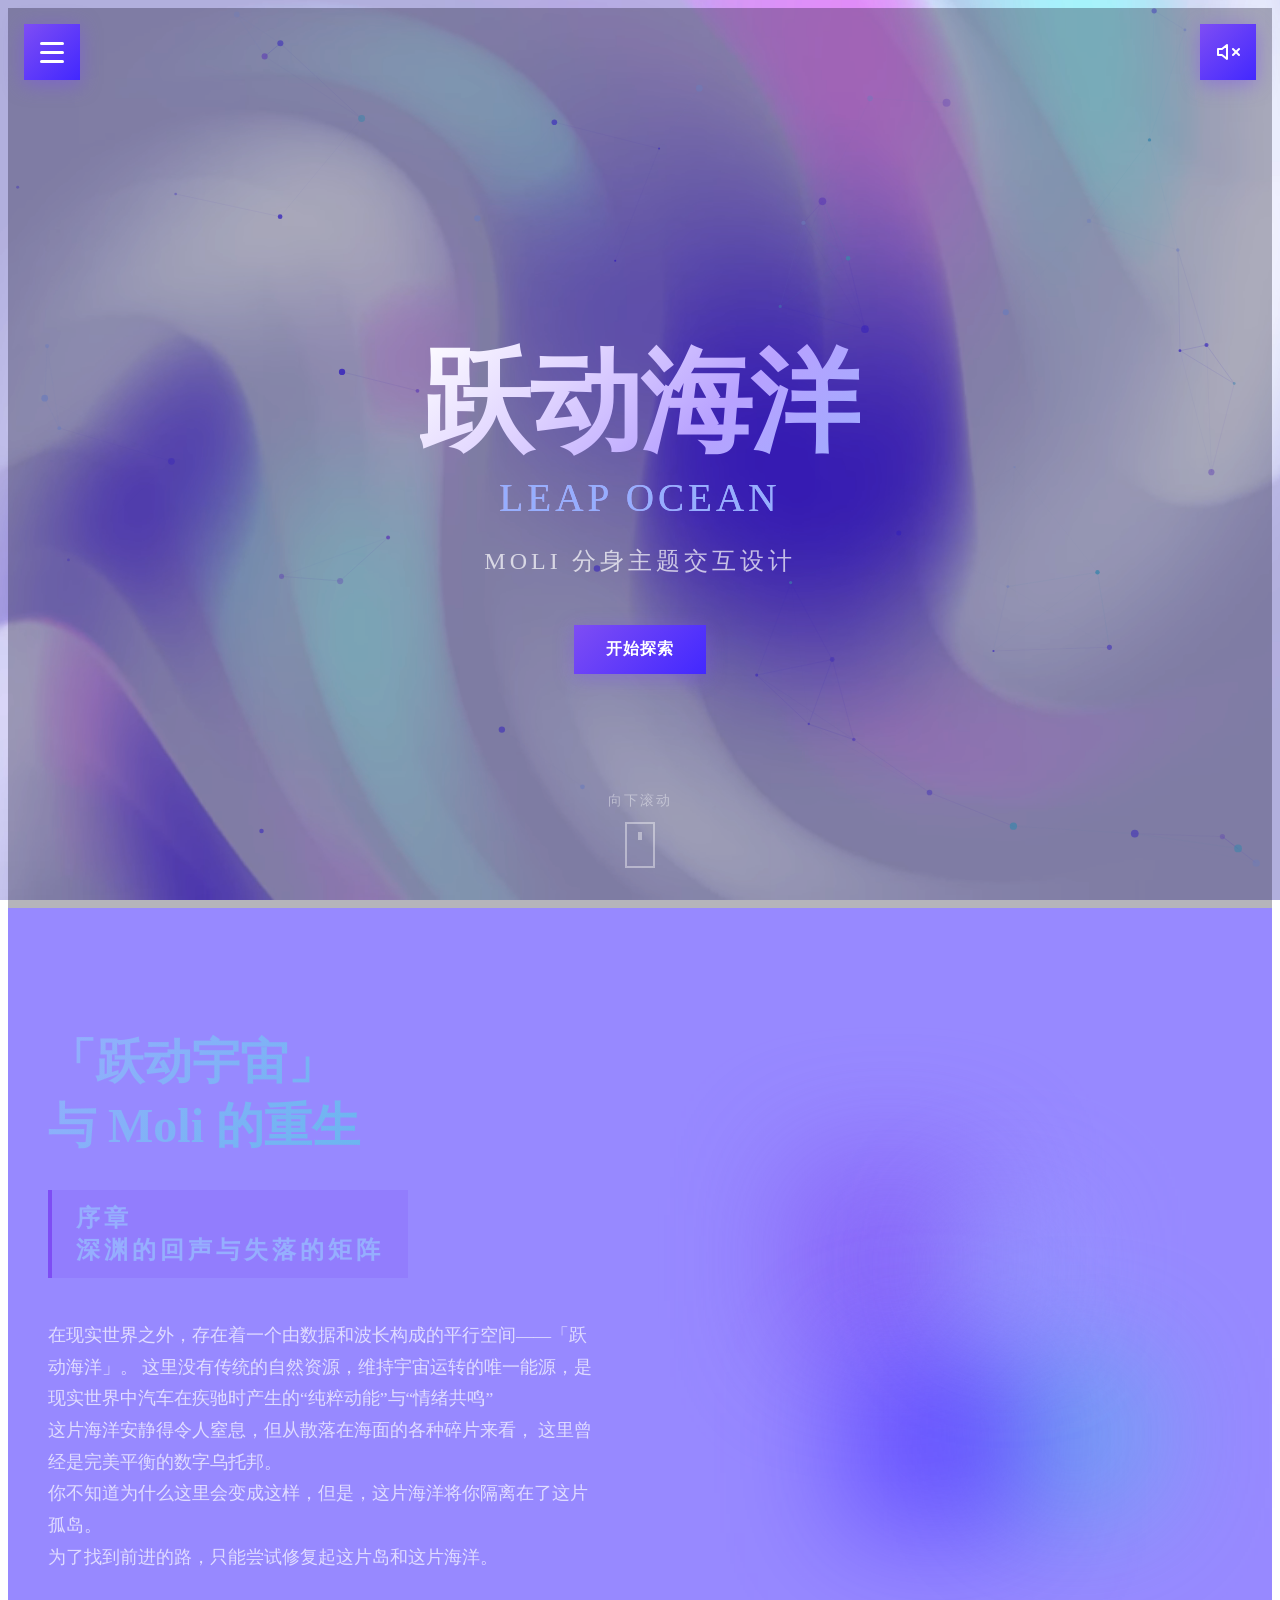
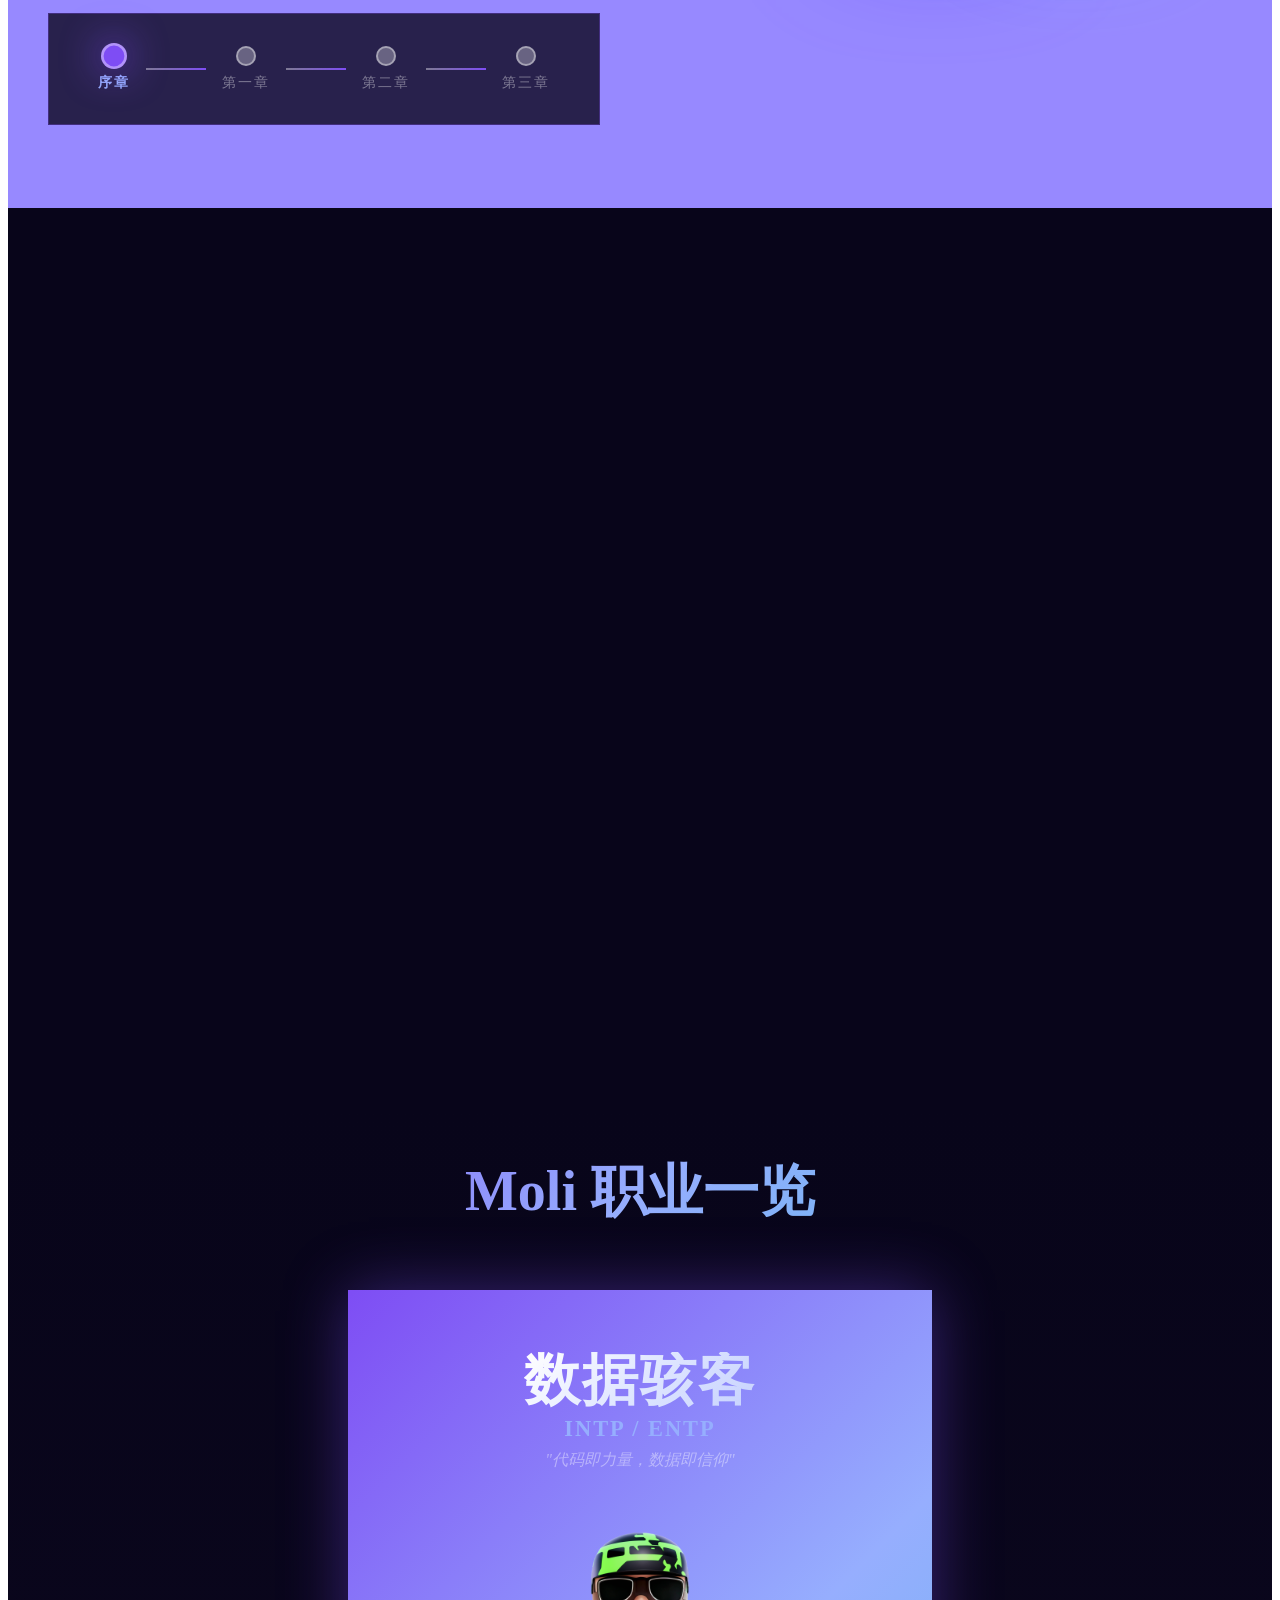
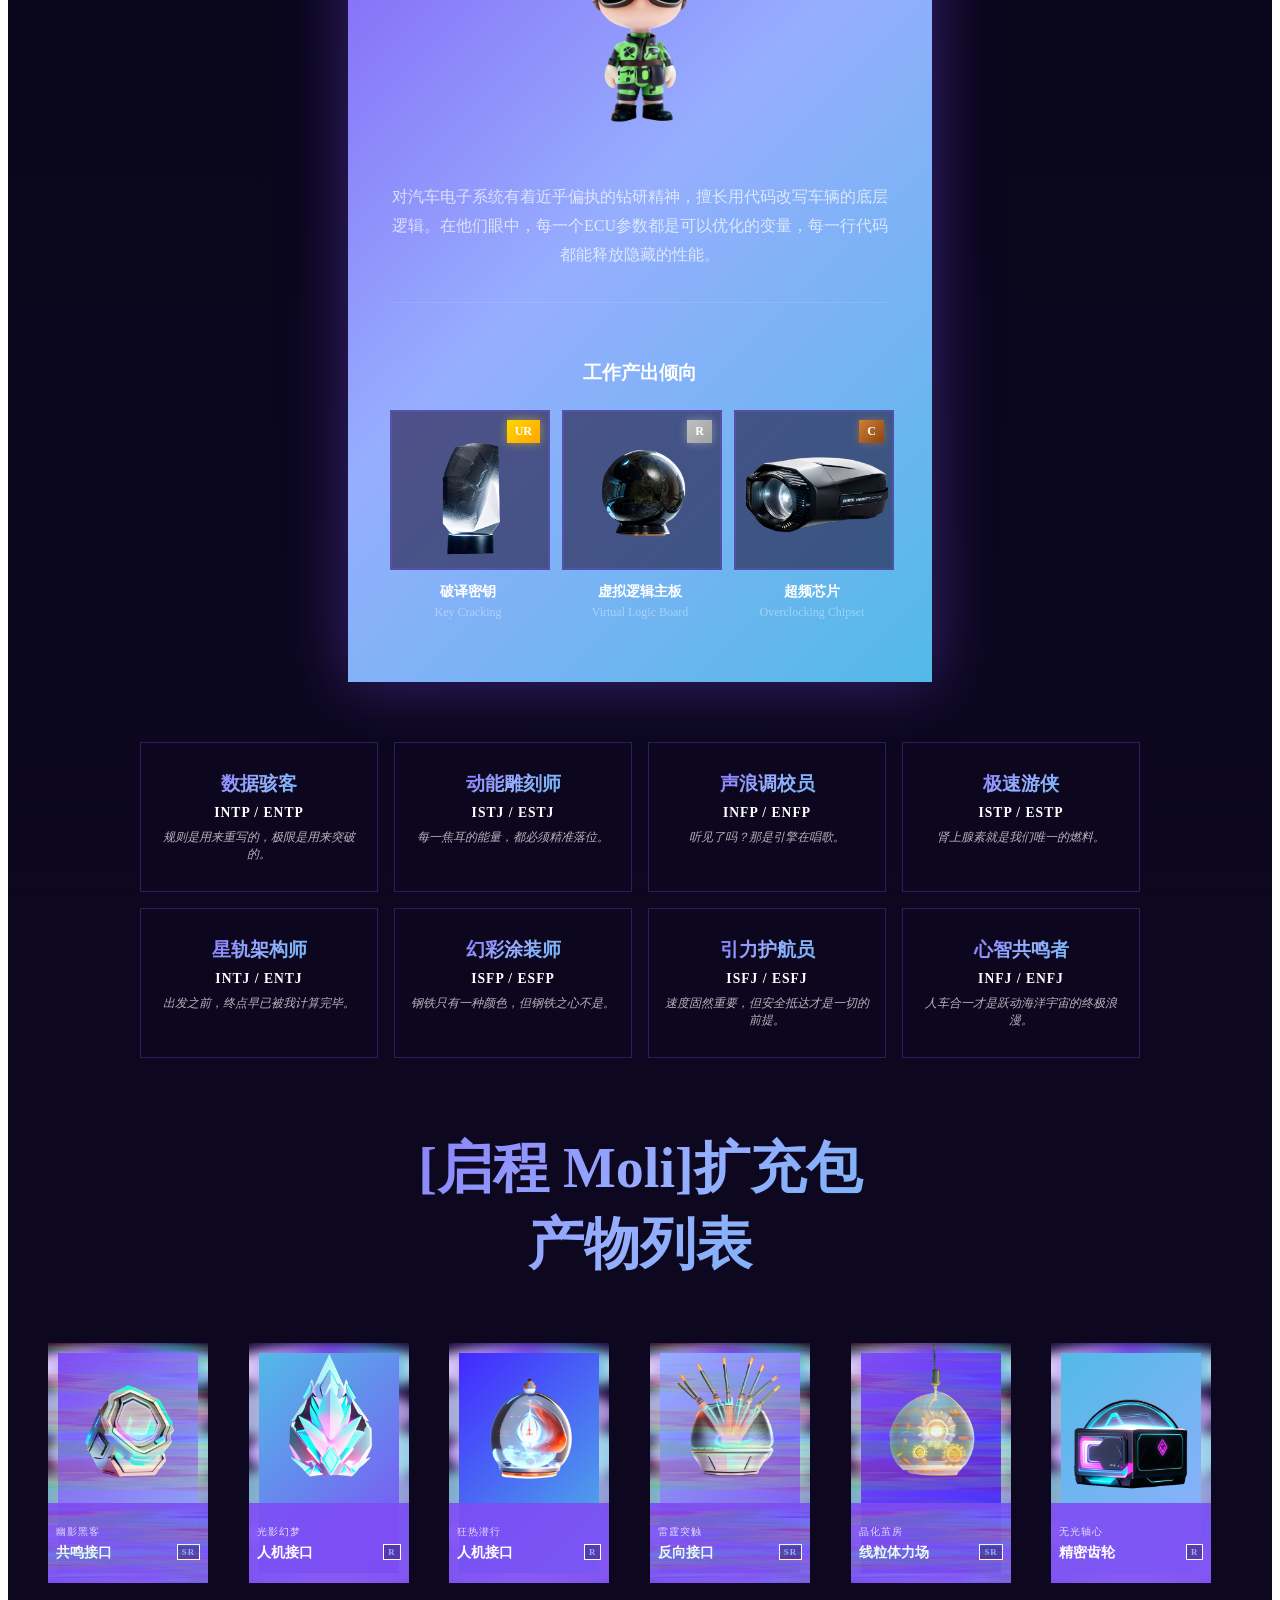
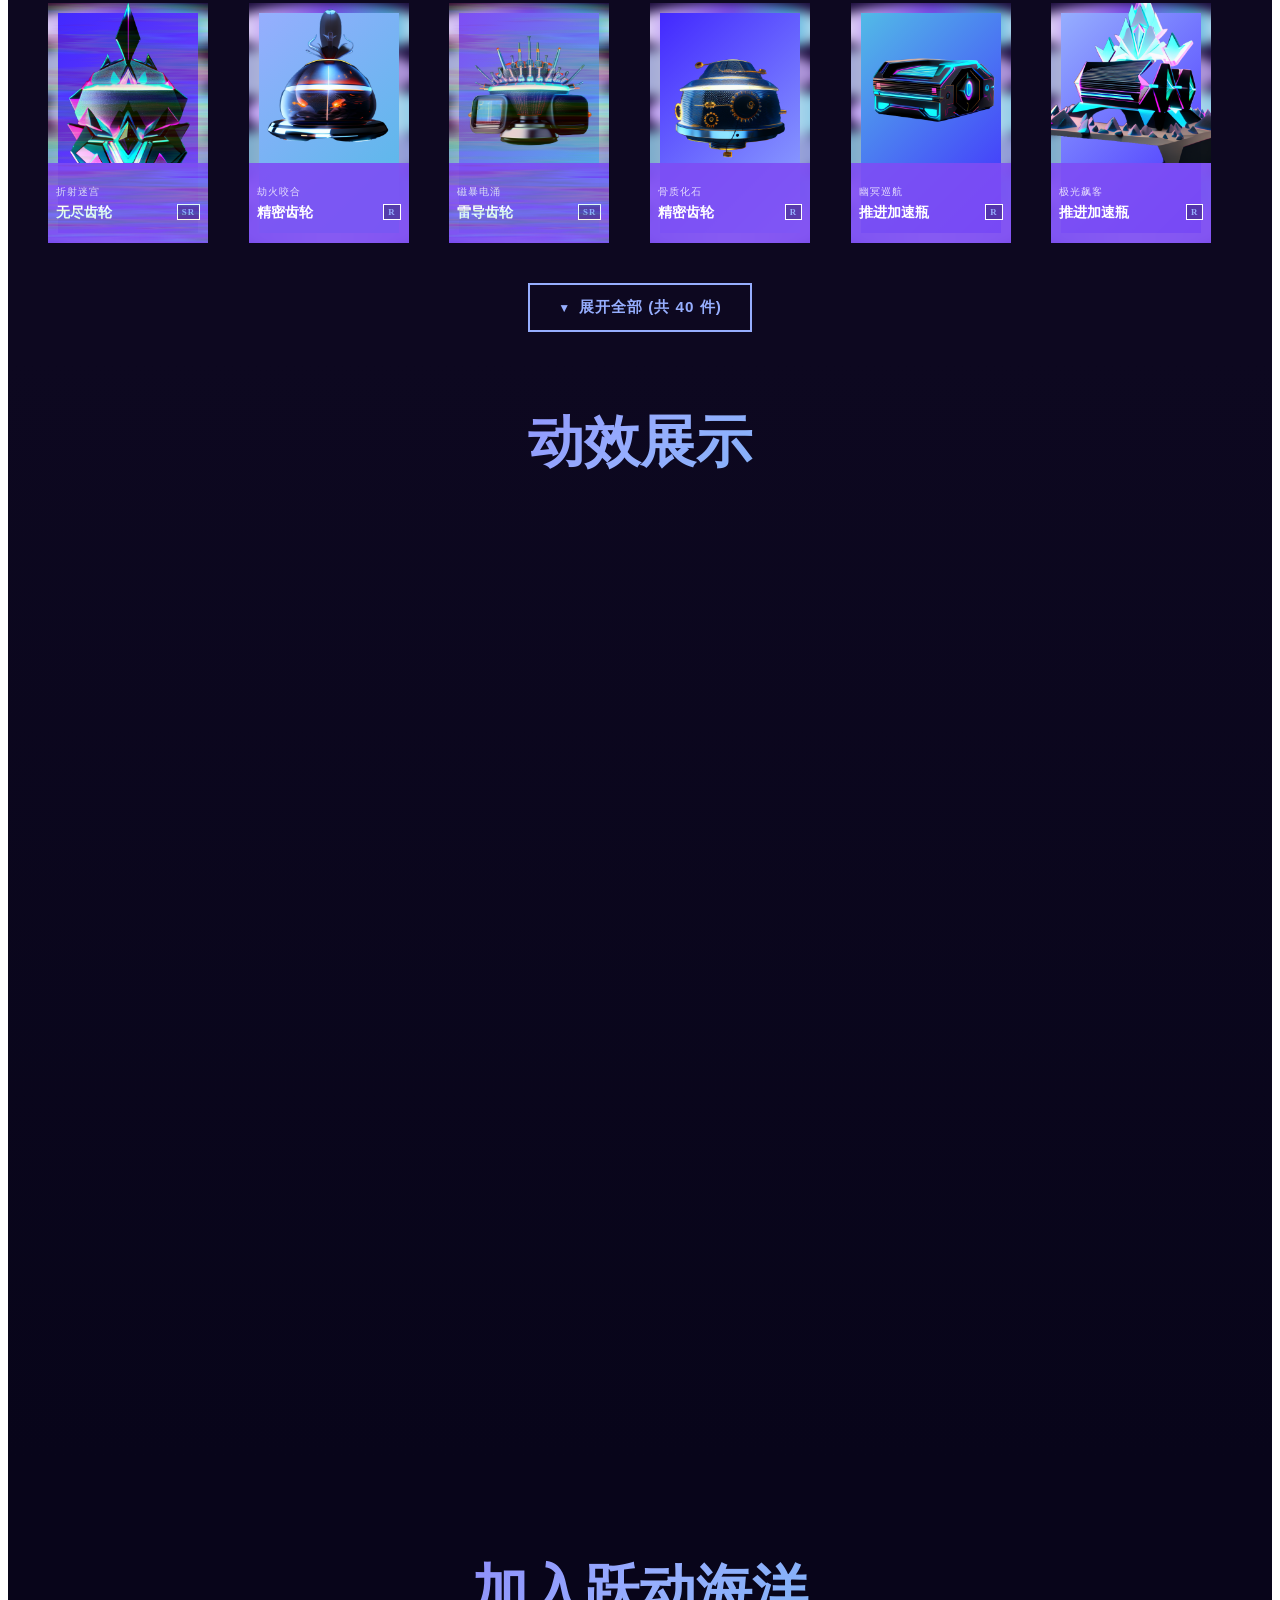
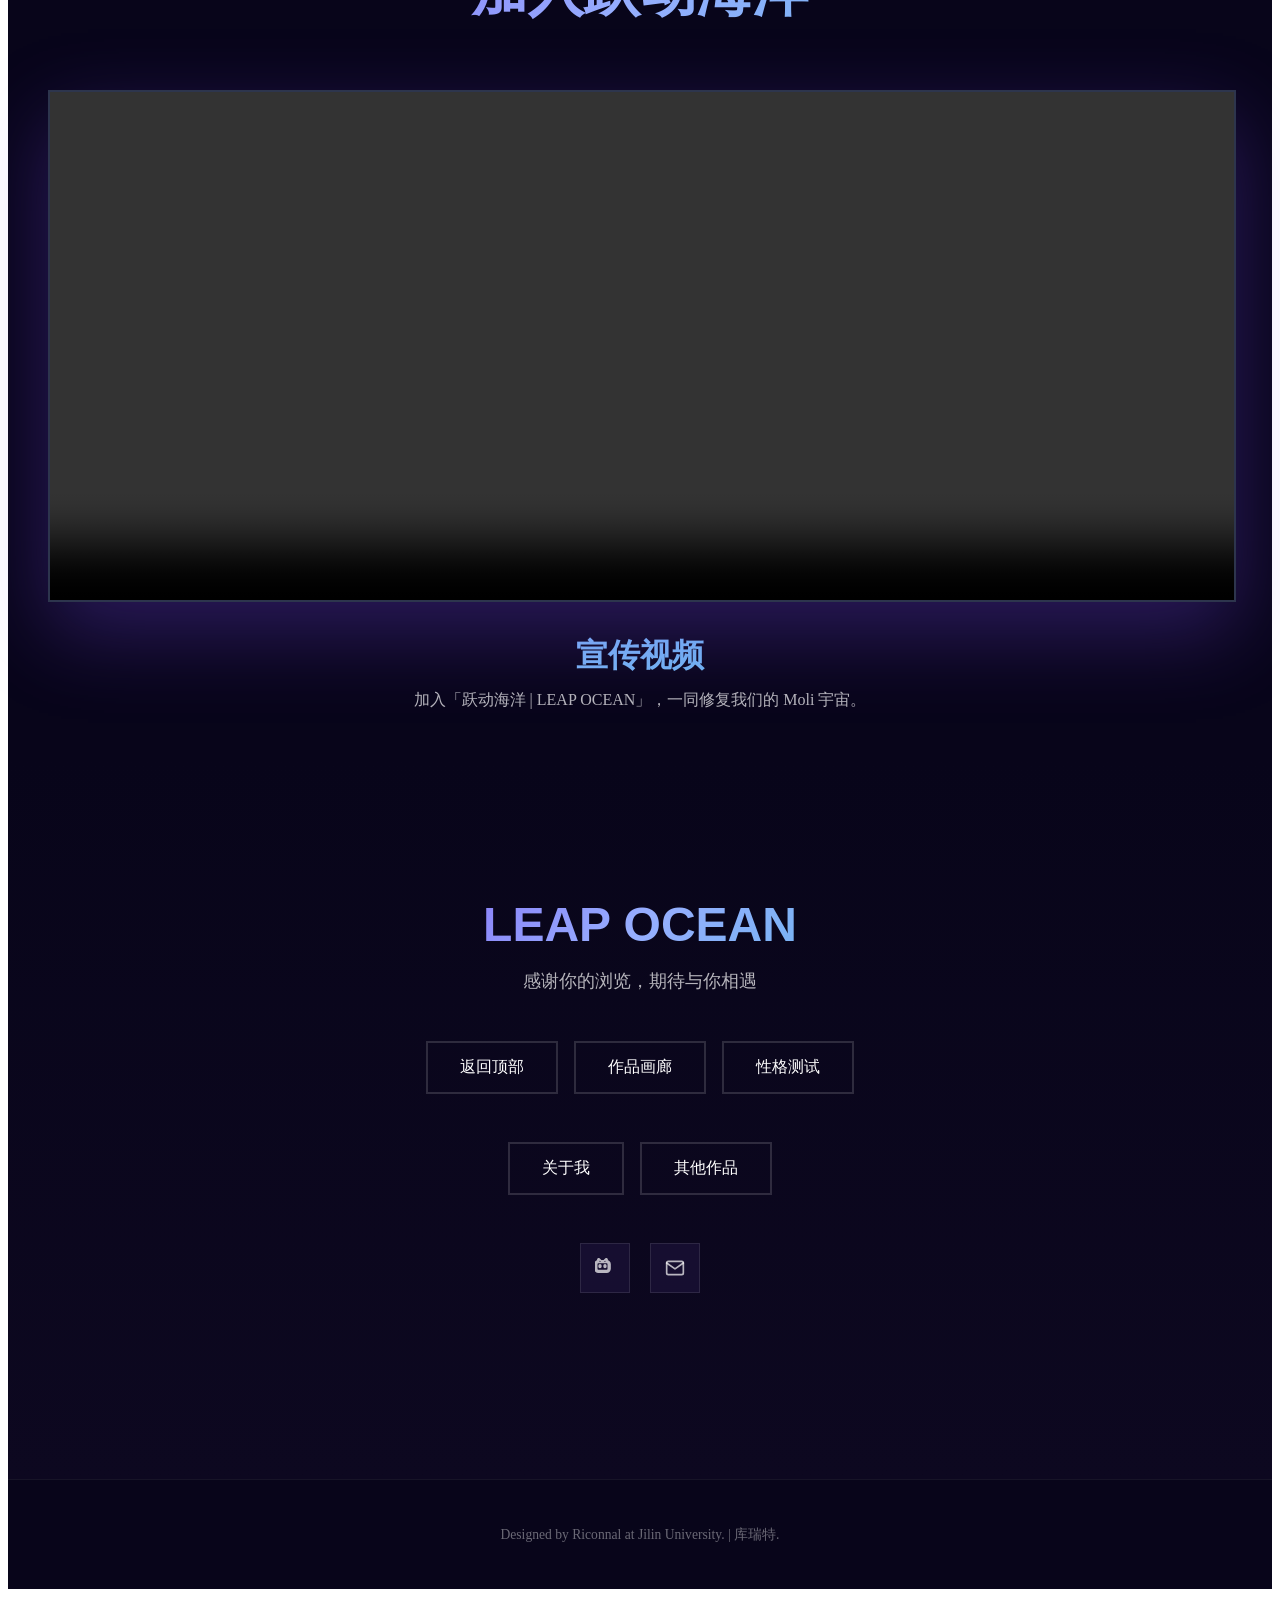
==== commit f0e8b94c: "Replace button with link for other works in footer" ====
--- a/index.html
+++ b/index.html
@@ -329,7 +329,7 @@
         </div>        
         <div class="footer-links">
           <a href="about.html" class="footer-link">关于我</a>
-          <button class="footer-link">其他作品</button>
+          <a href="about.html#gallery" class="footer-link">其他作品</a>
         </div>
 
         <div class="social-links">
--- a/css/style.css
+++ b/css/style.css
@@ -1950,4 +1950,4 @@
     font-size: 2.5rem;
   }
 }
-}+}
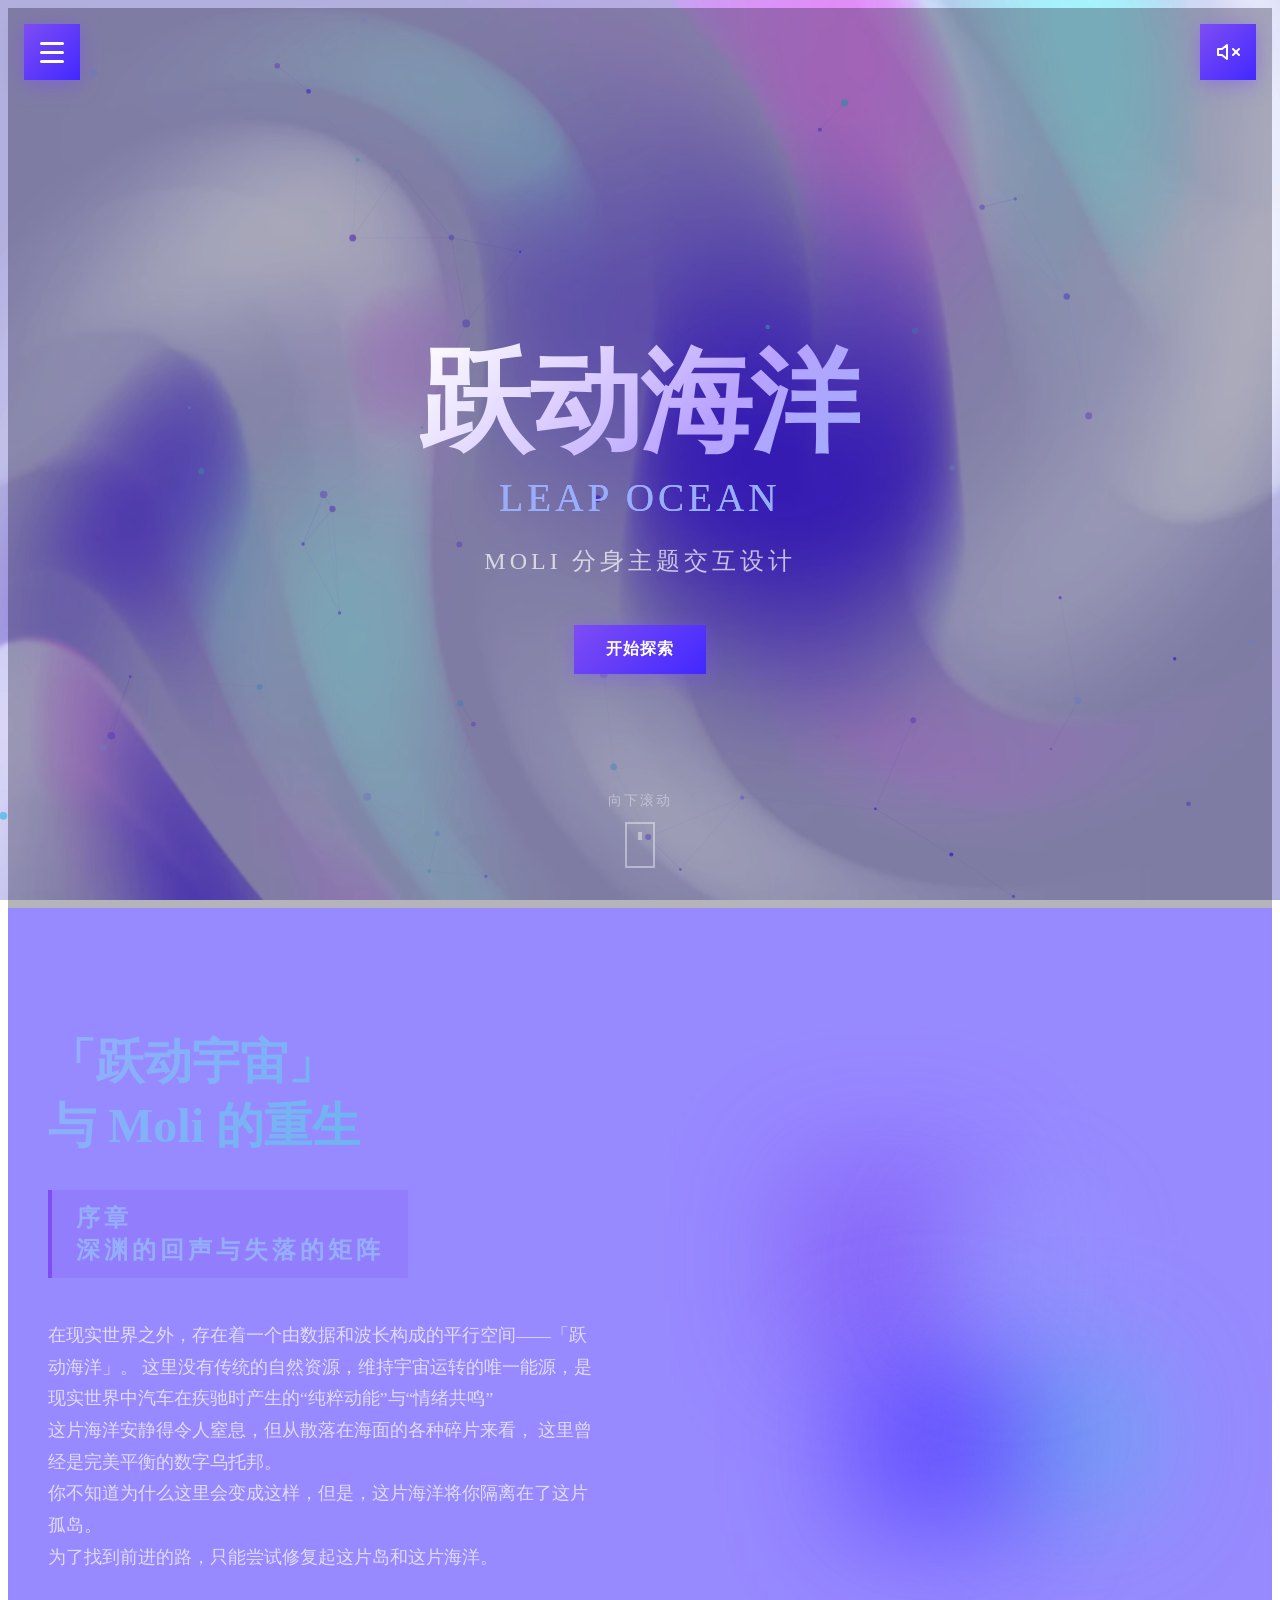
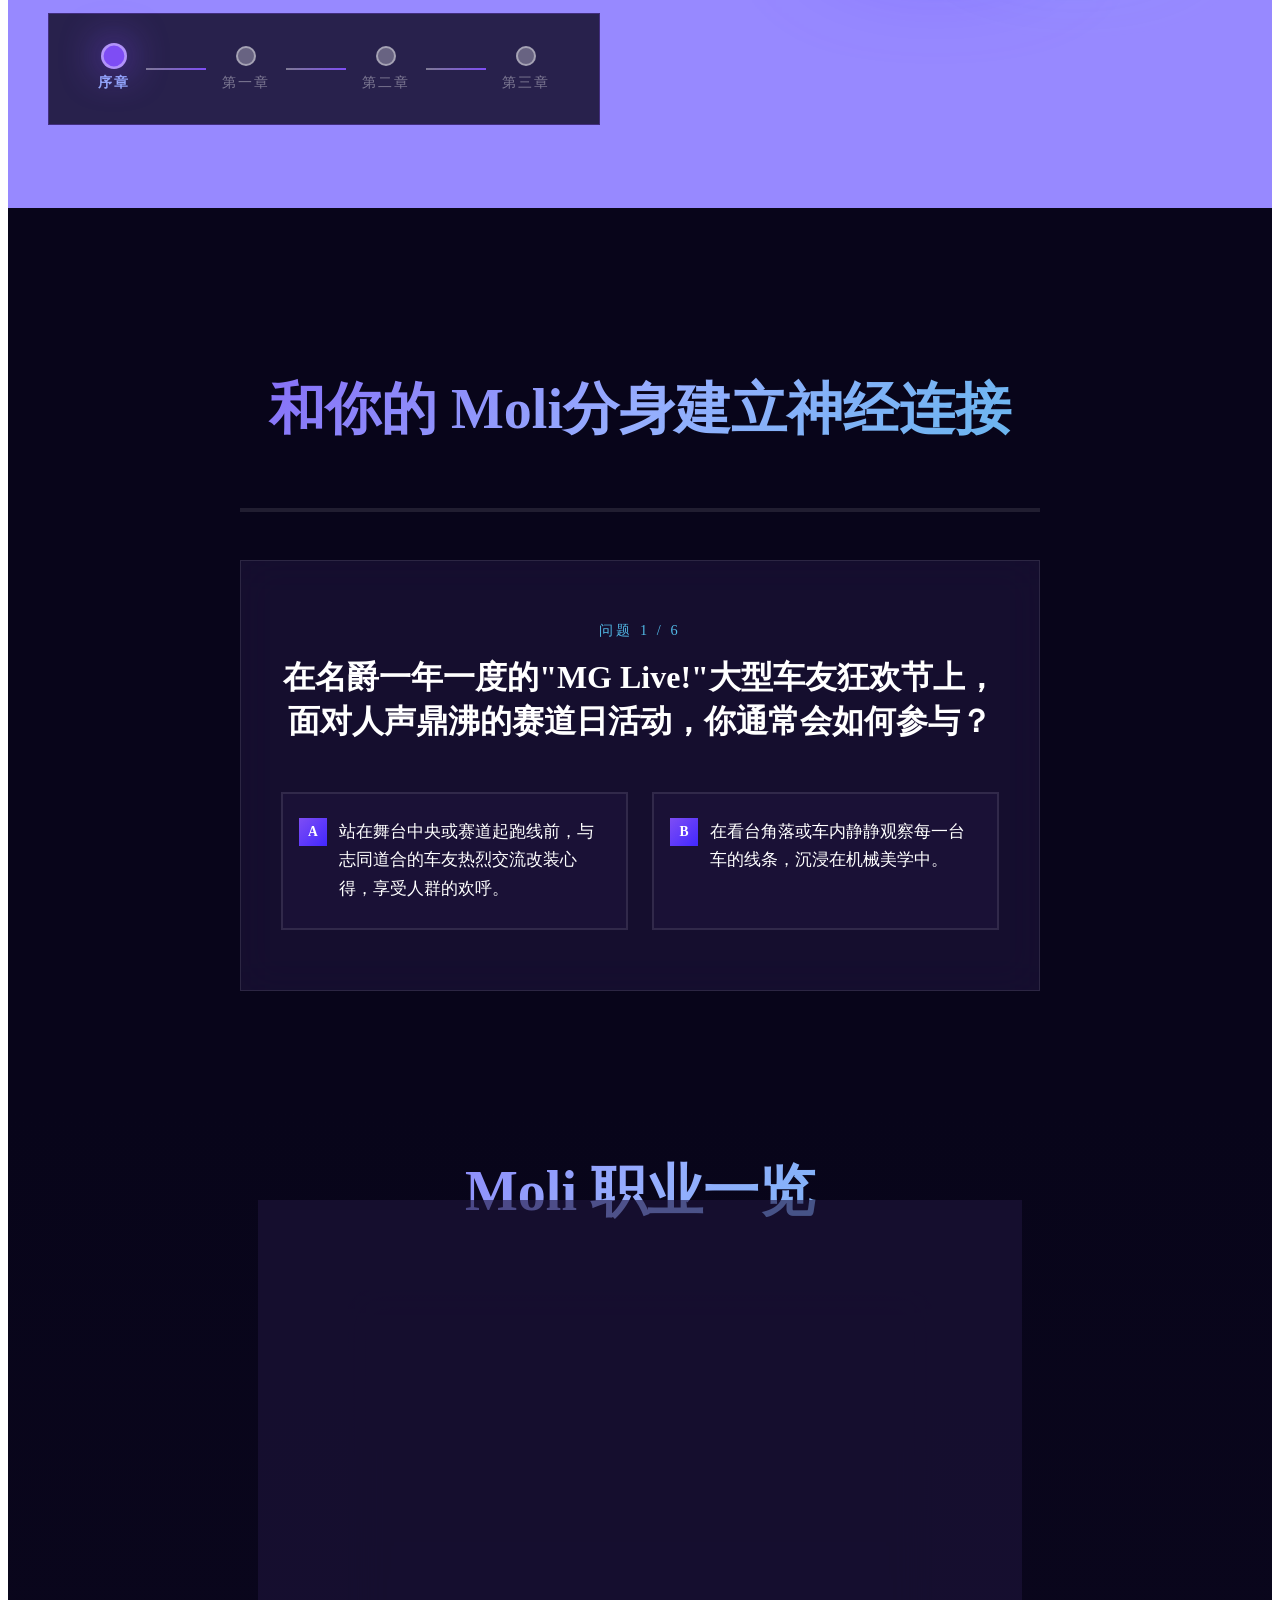
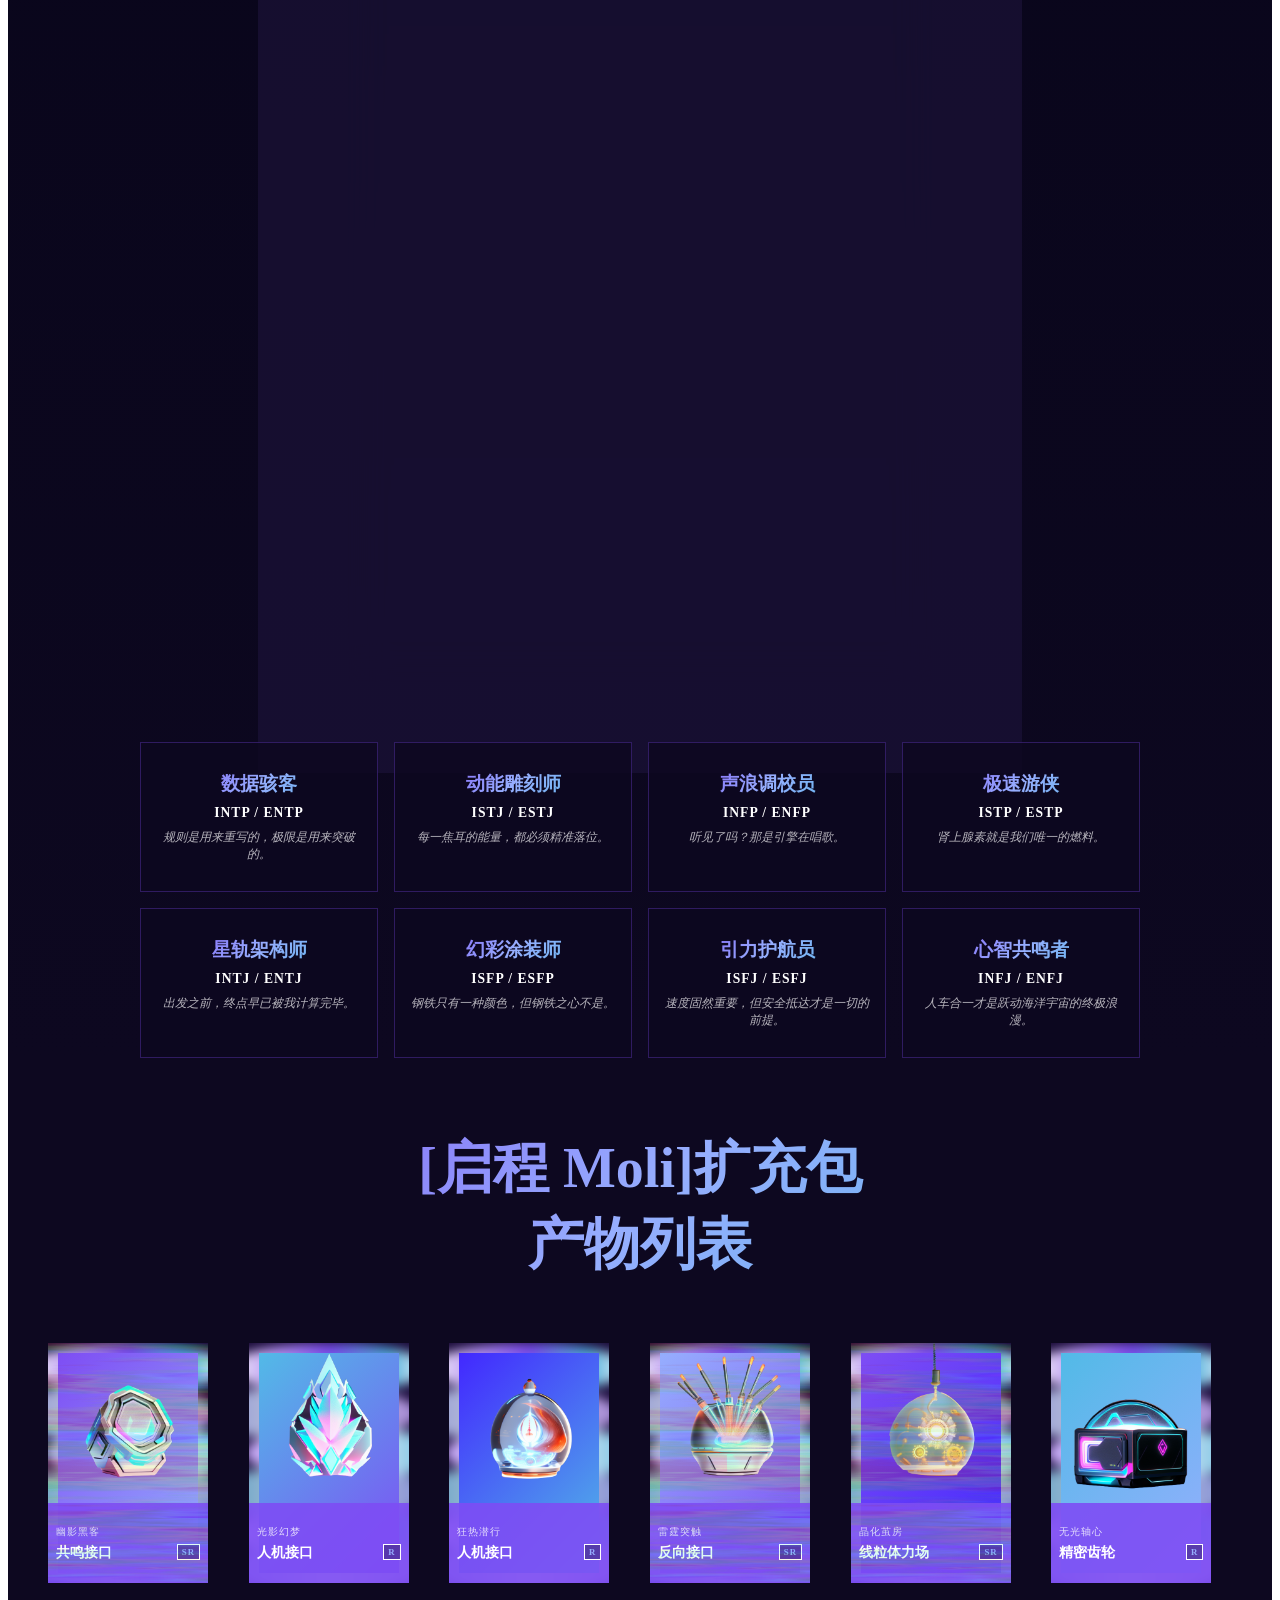
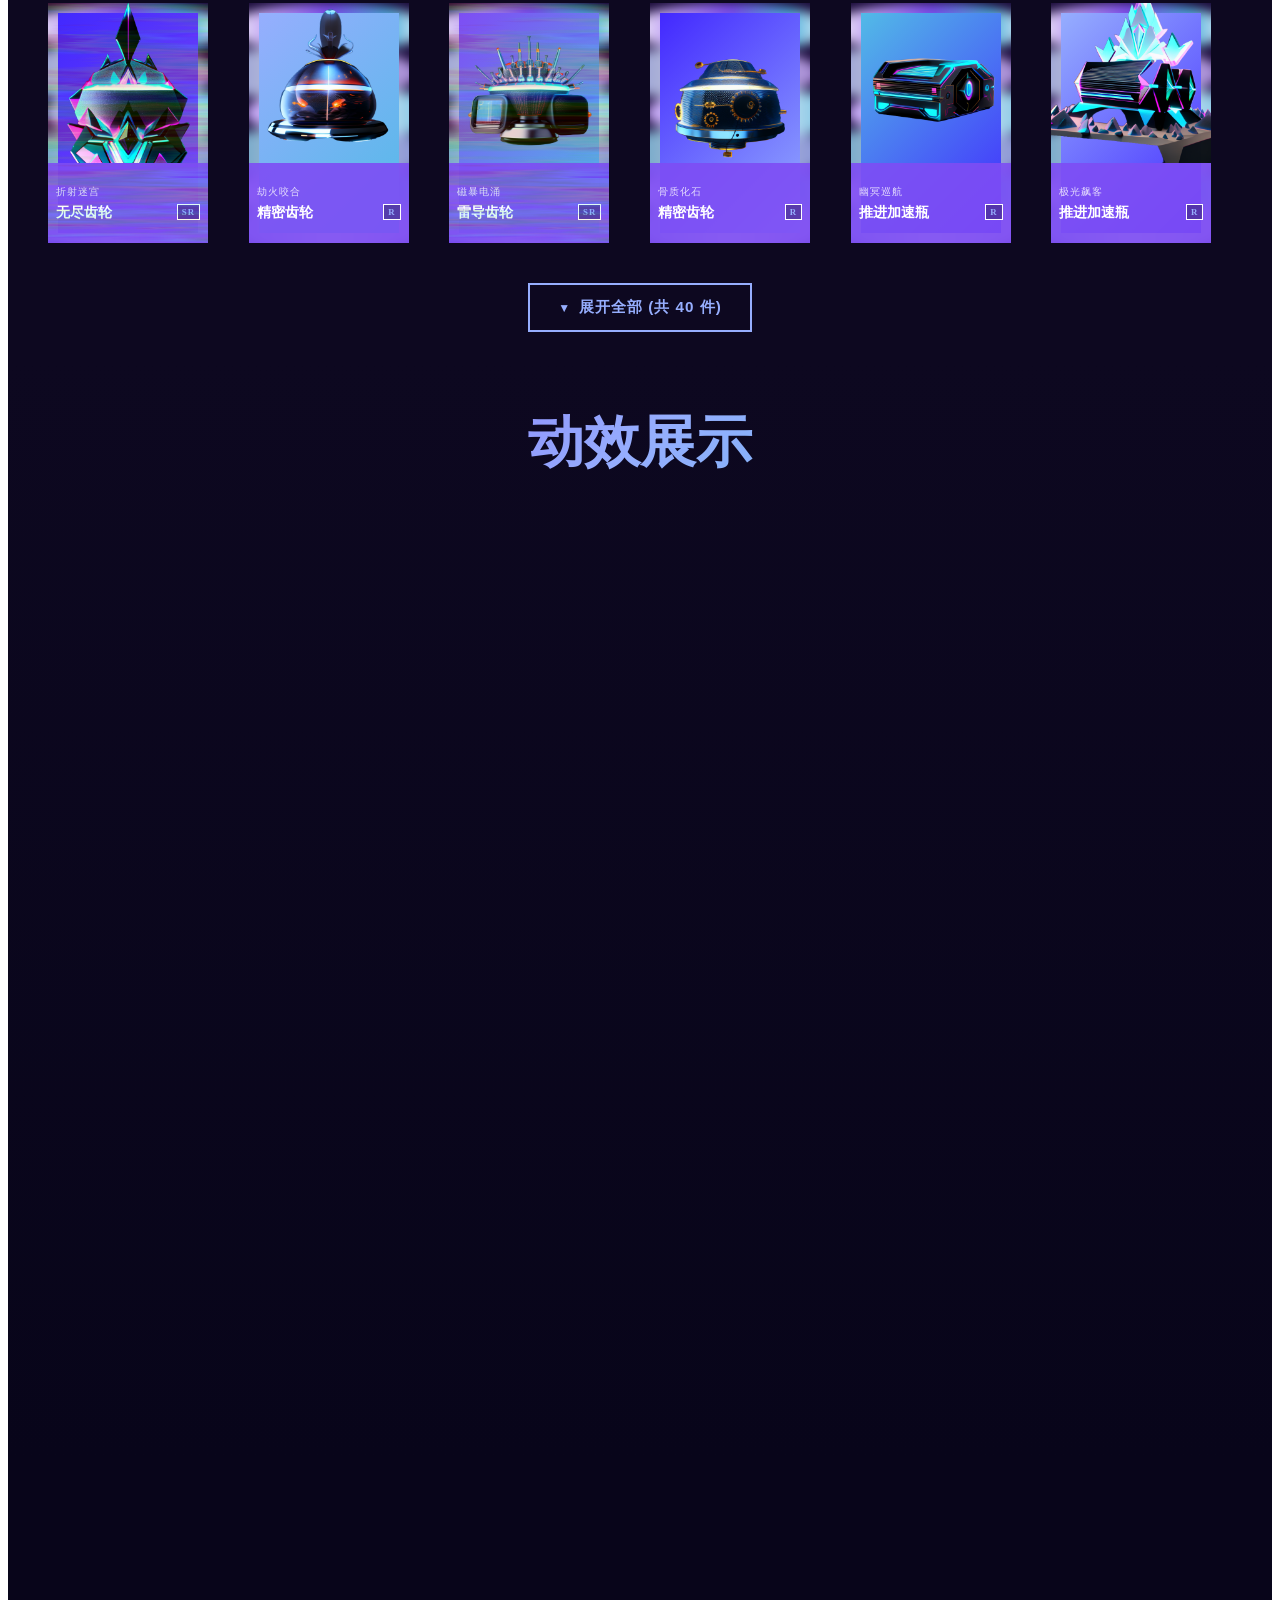
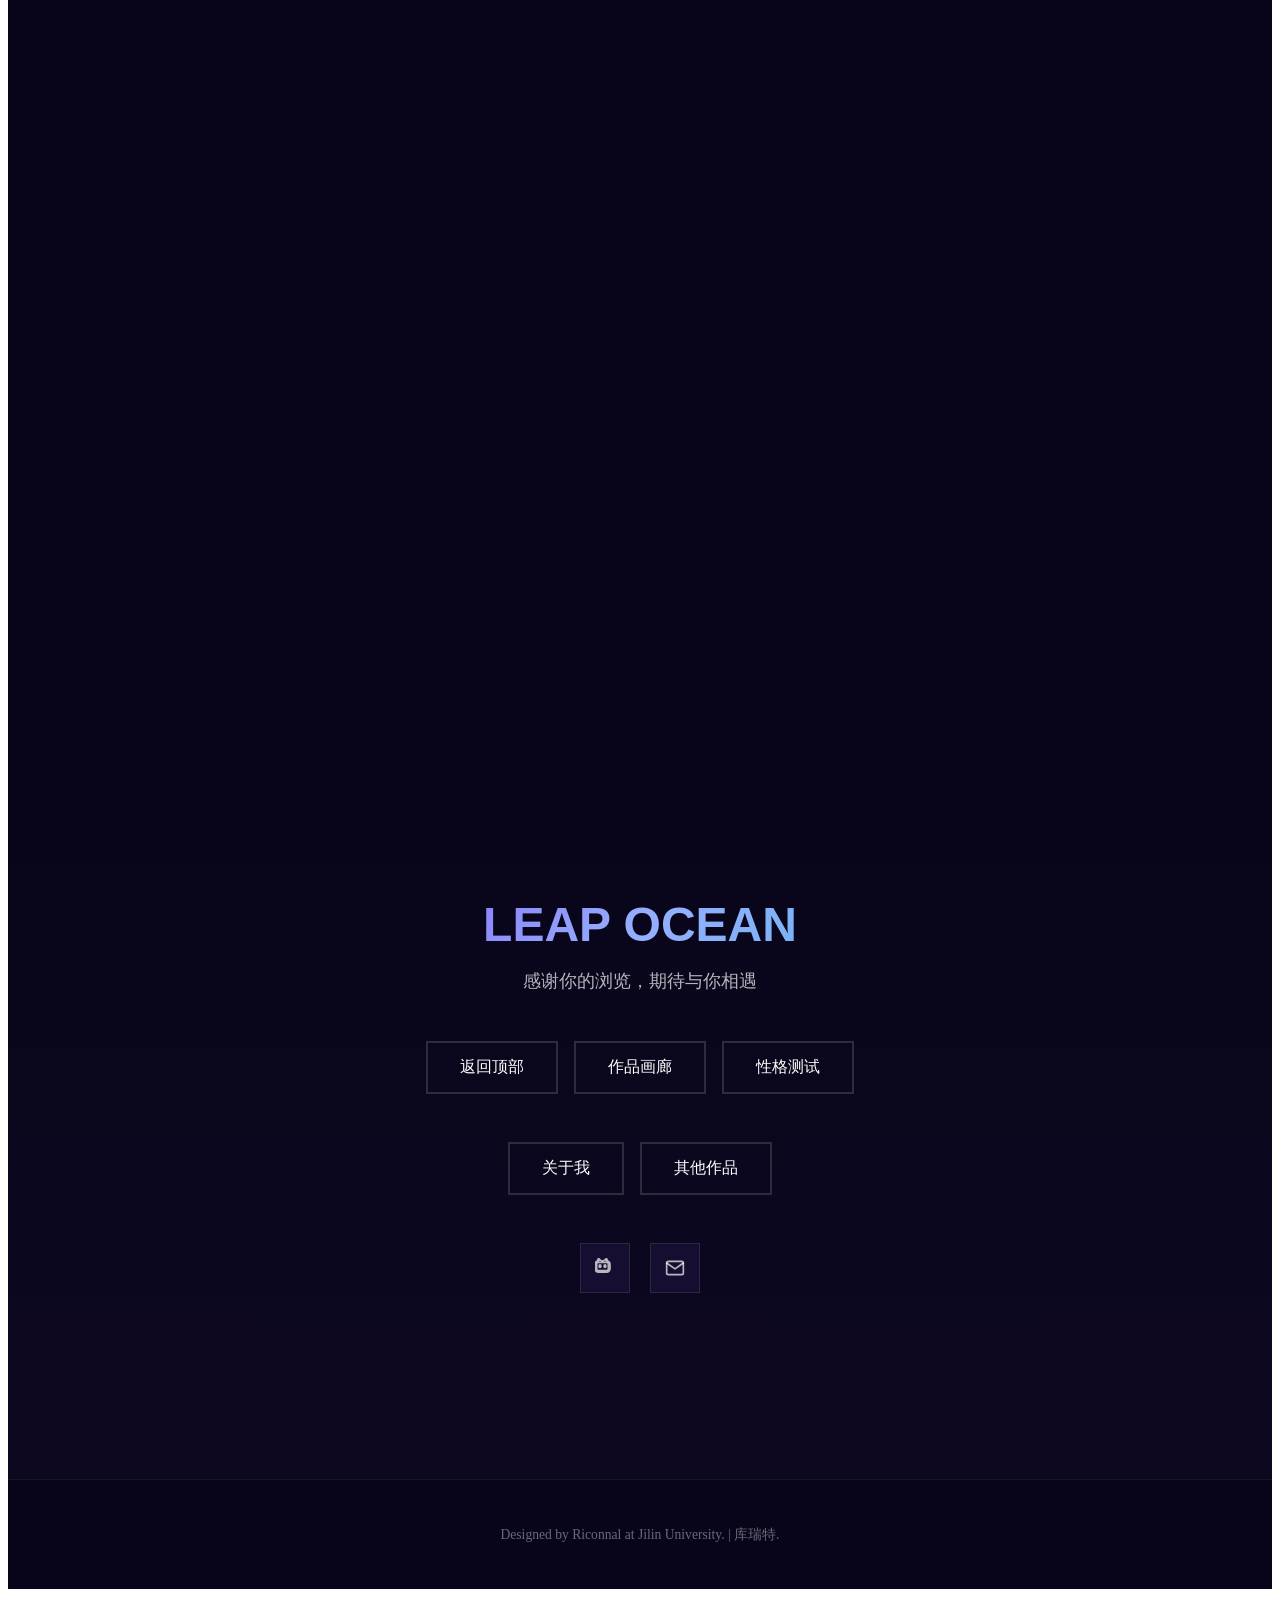
==== commit cf1c3399: "Integrate Google Analytics tracking code Added Google Analytics tracking script to the HTML." ====
--- a/index.html
+++ b/index.html
@@ -8,6 +8,18 @@
   <link rel="preconnect" href="https://fonts.gstatic.com" crossorigin>
   <link rel="stylesheet" href="css/style.css">
 </head>
+
+  <!-- Google tag (gtag.js) -->
+<script async src="https://www.googletagmanager.com/gtag/js?id=G-SXTRMXZRHX"></script>
+<script>
+  window.dataLayer = window.dataLayer || [];
+  function gtag(){dataLayer.push(arguments);}
+  gtag('js', new Date());
+
+  gtag('config', 'G-SXTRMXZRHX');
+</script>
+
+  
 <body>
 
   <canvas id="particles-canvas"></canvas>
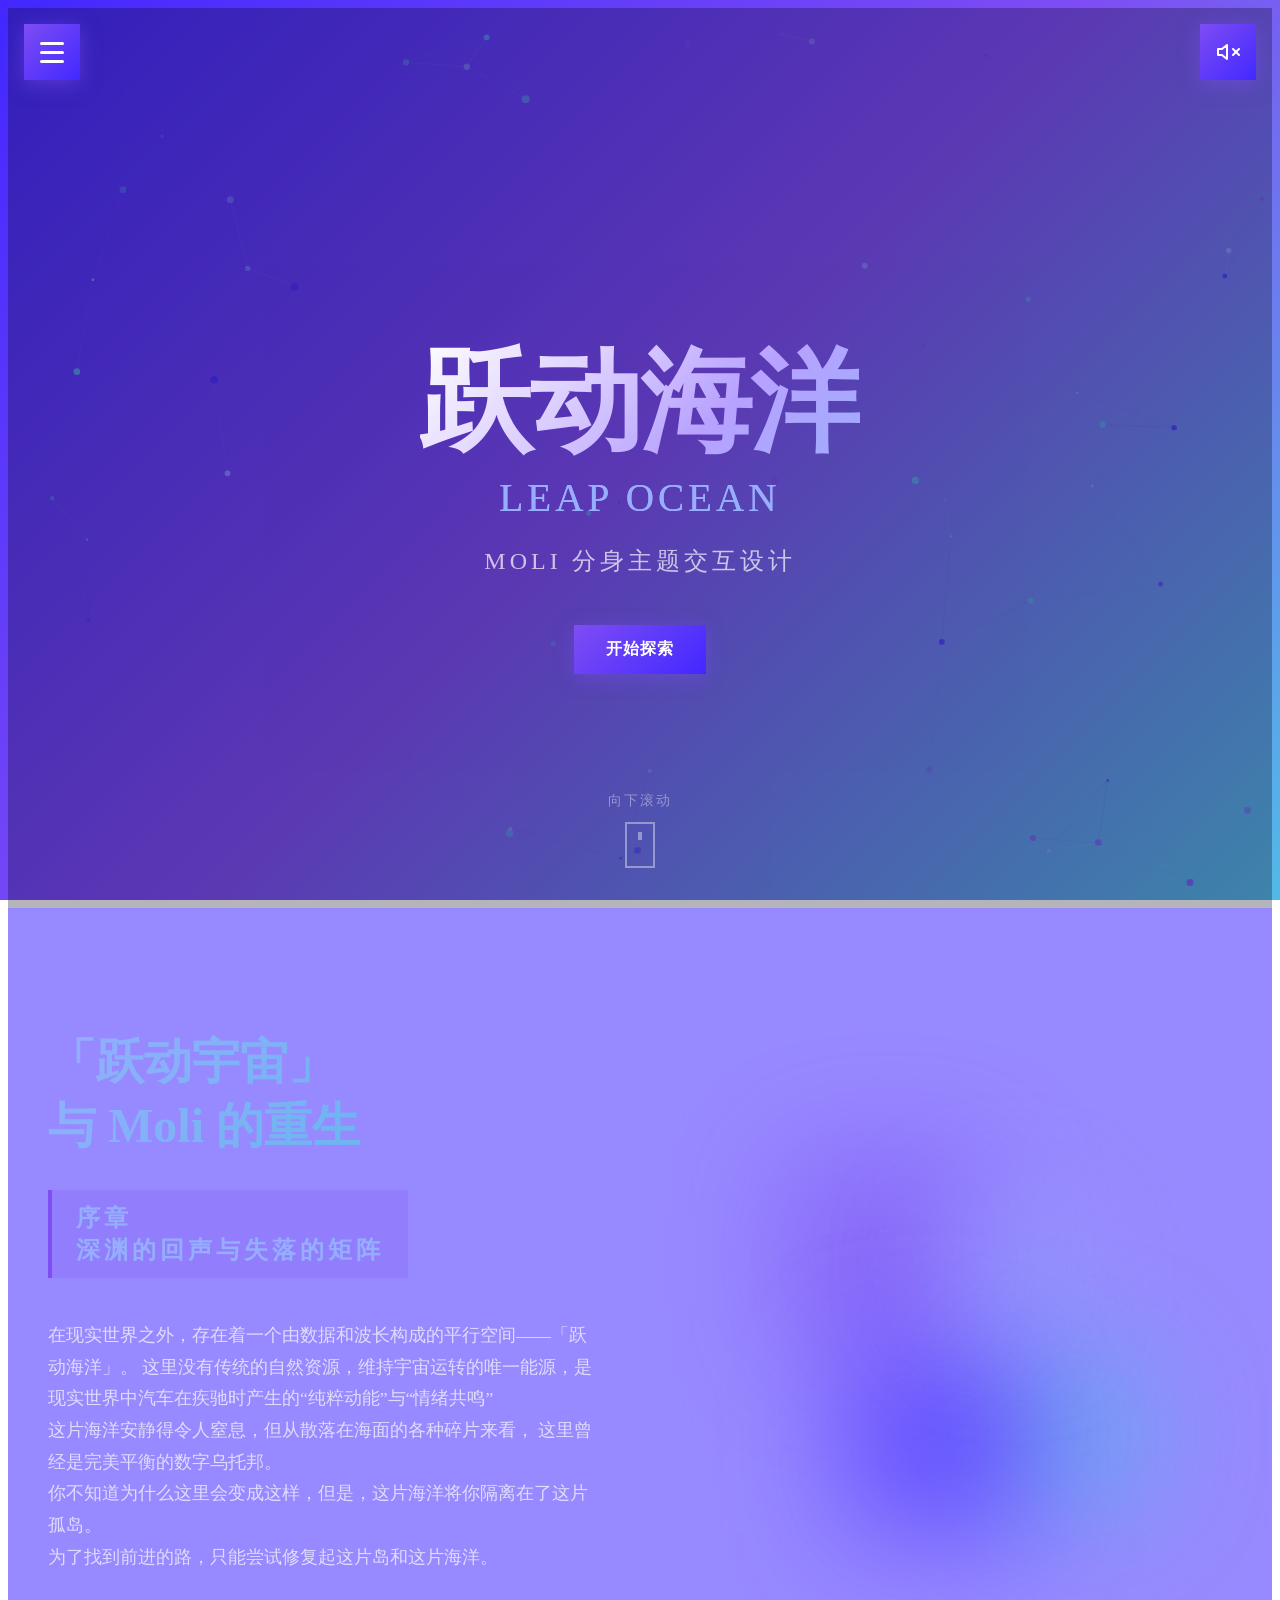
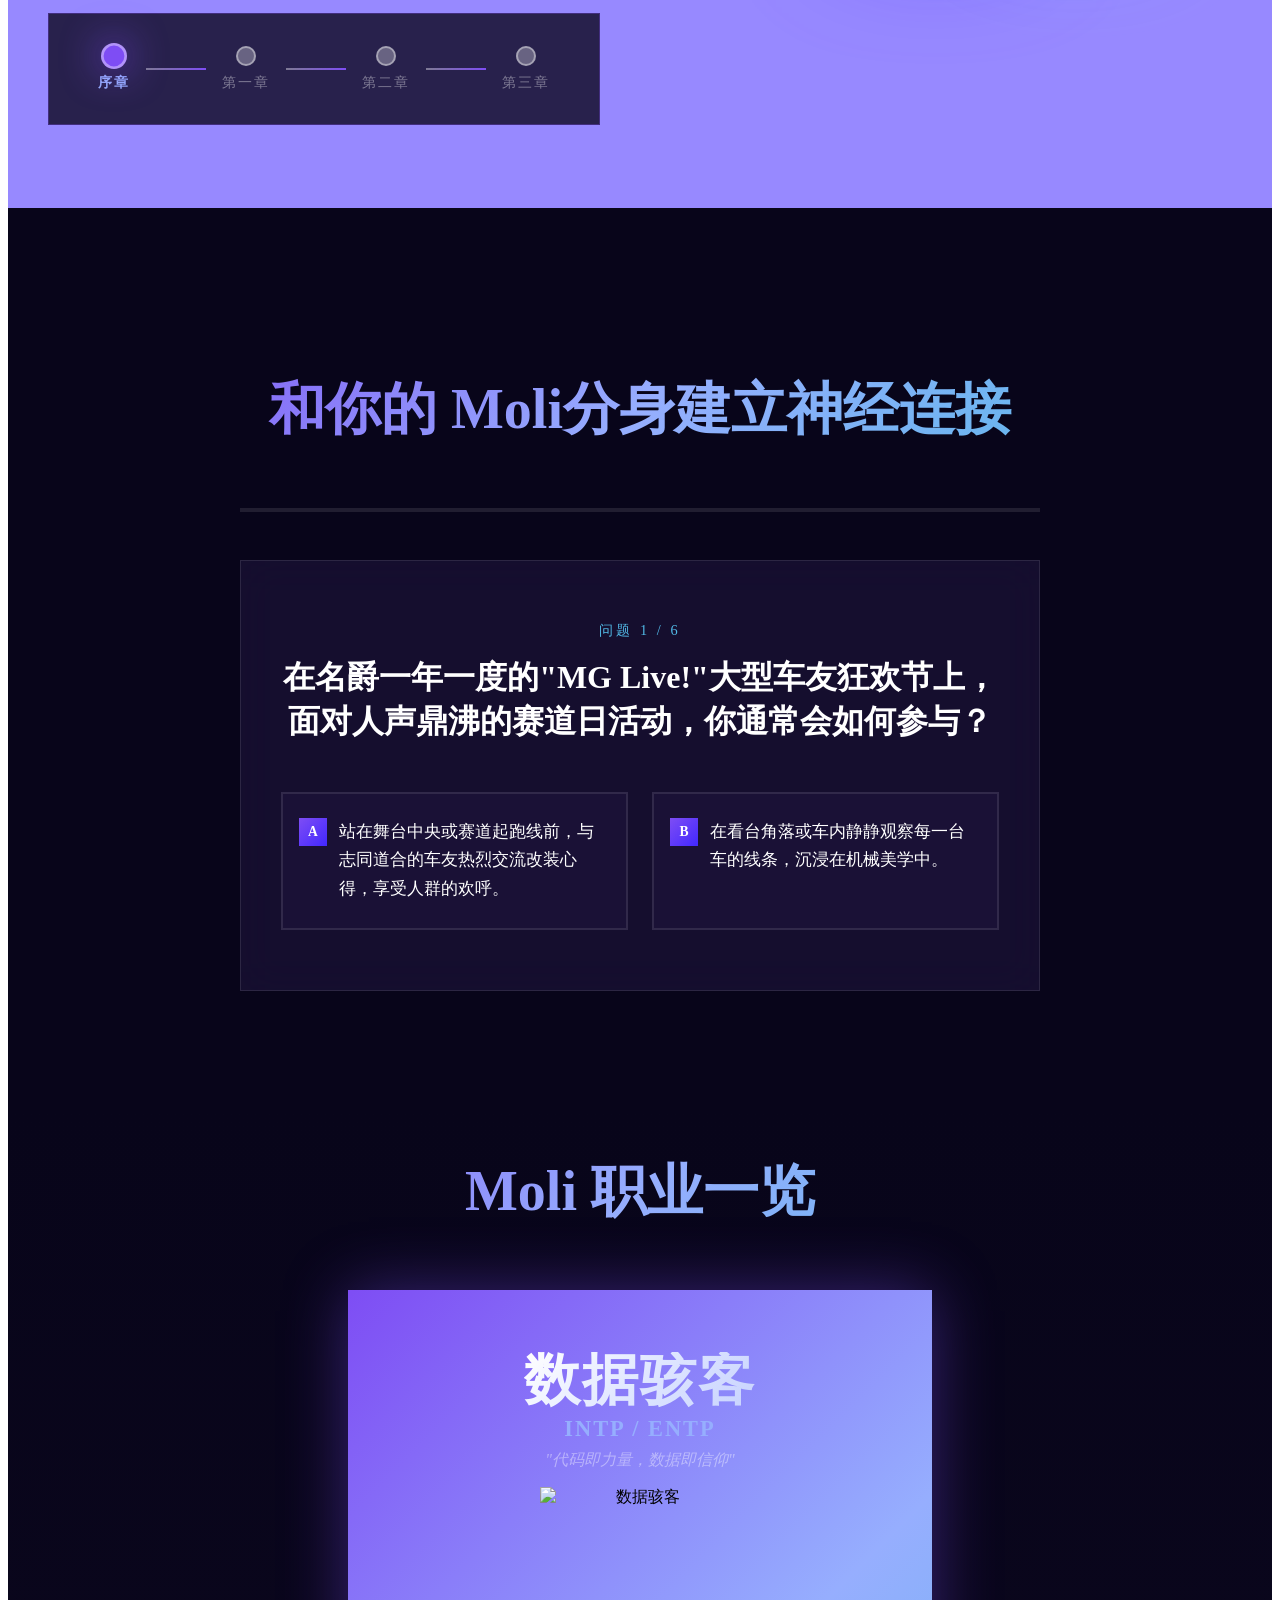
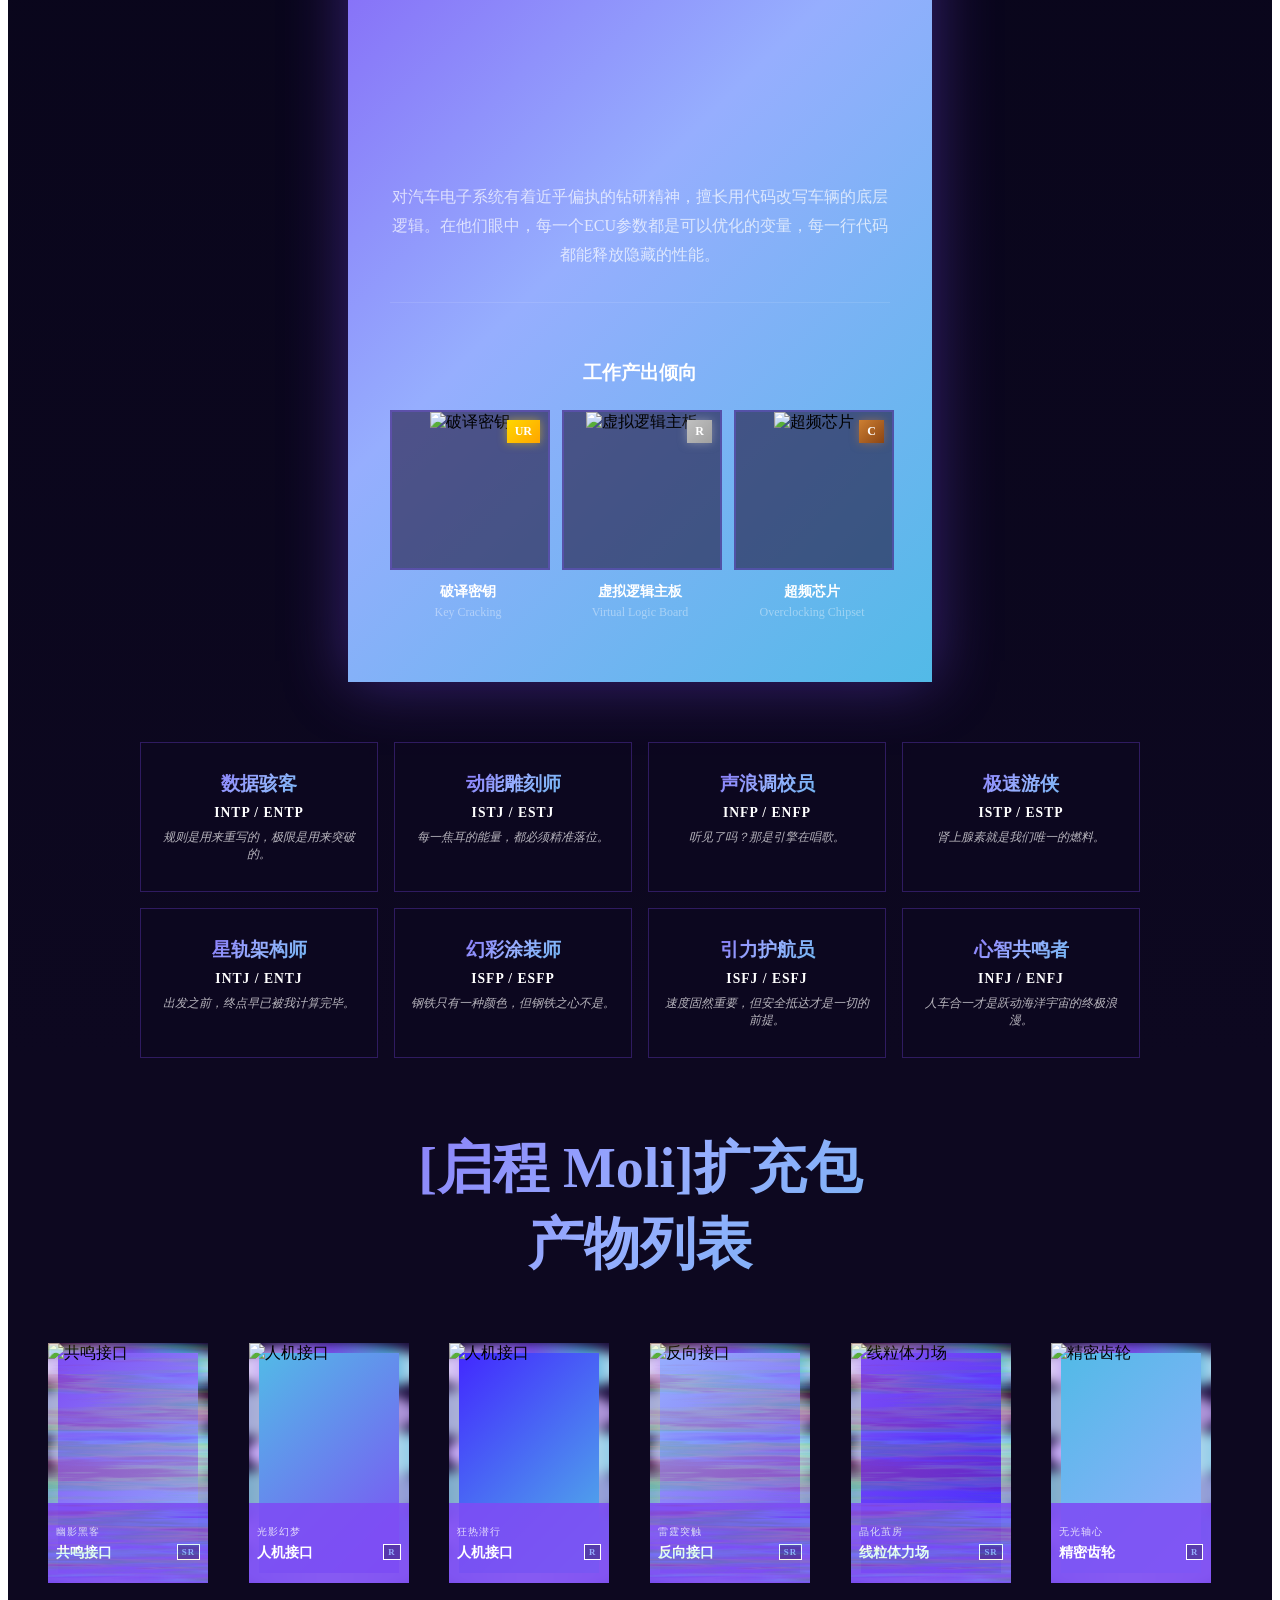
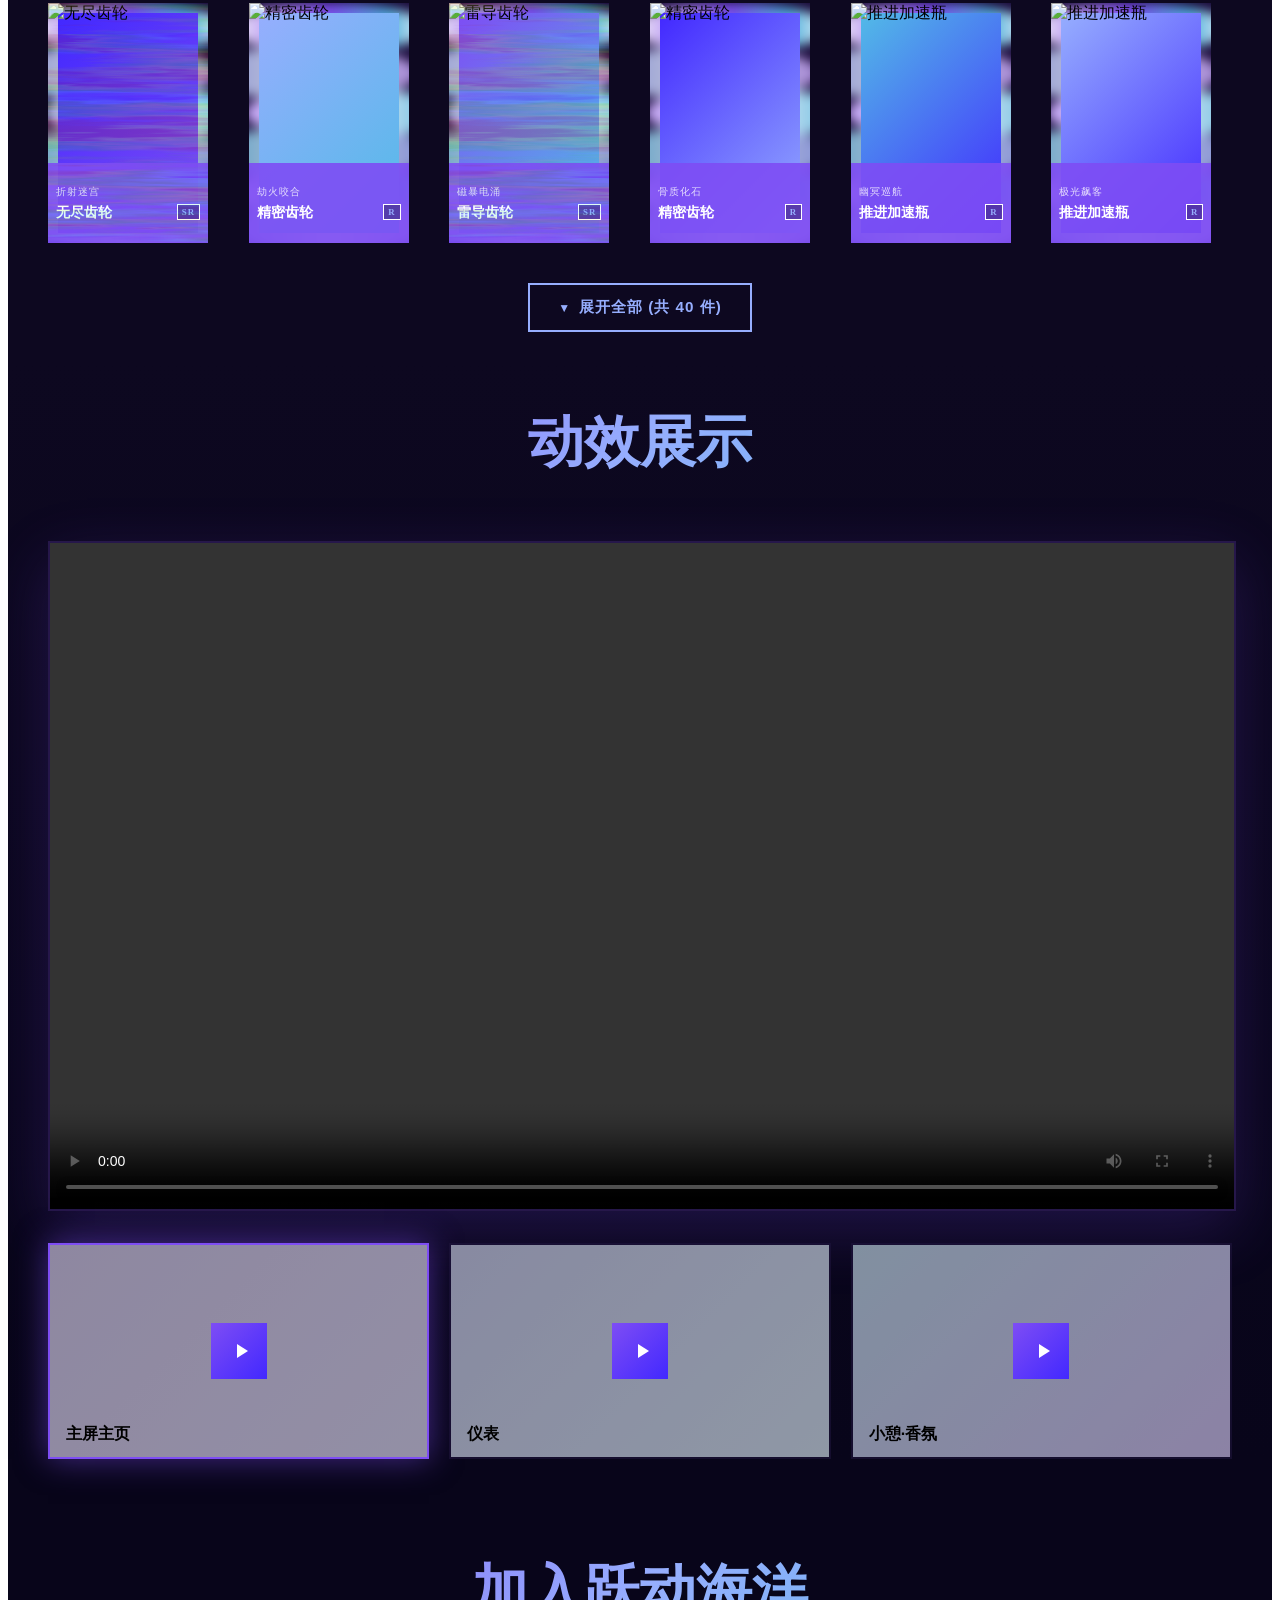
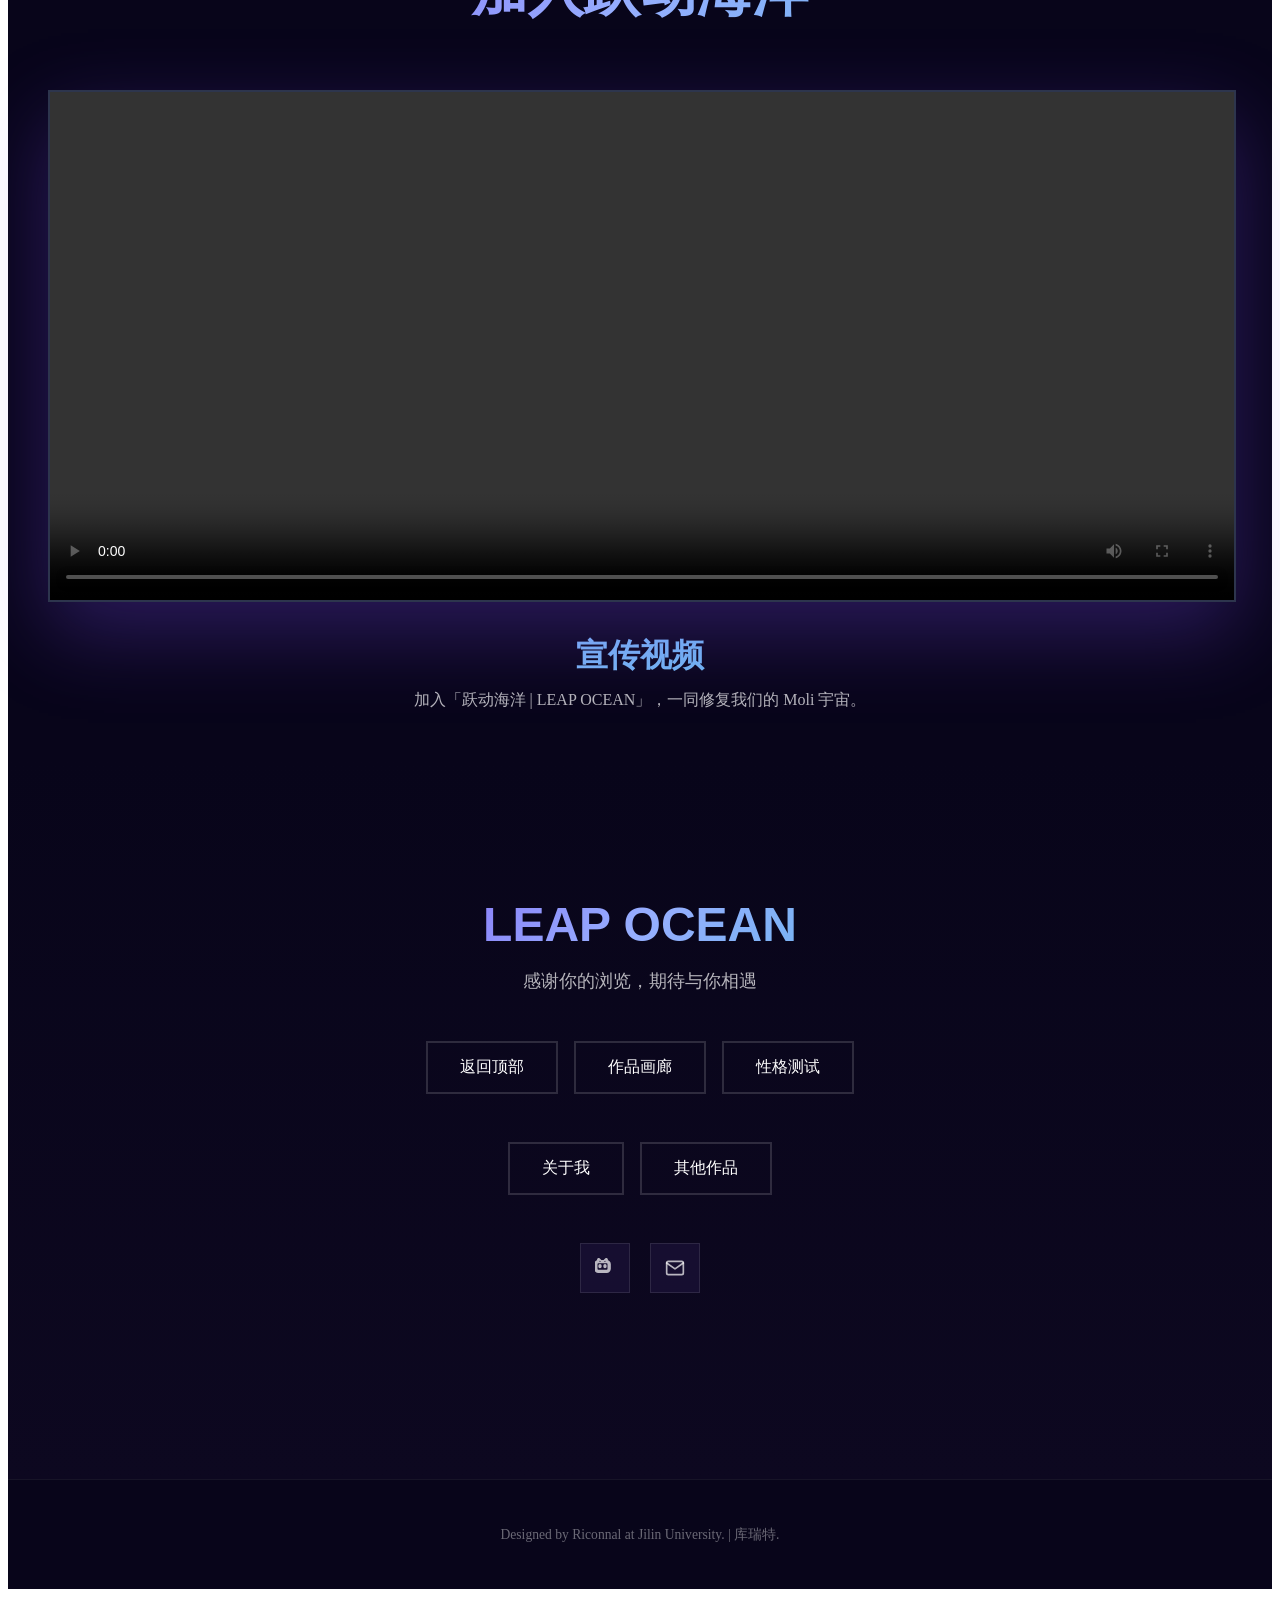
==== commit e8b22758: "Update video sources to use external URLs" ====
--- a/index.html
+++ b/index.html
@@ -26,7 +26,7 @@
 
   <div class="bg-video-container">
     <video class="bg-video" autoplay muted loop playsinline preload="metadata" poster="">
-      <source src="assets/videos/basic_loop_bg_2.webm" type="video/webm">
+      <source src="https://origin.picgo.net/2026/06/25/basic_loop_bg_2558af9e705637580.webm" type="video/webm">
     </video>
   </div>
 
@@ -238,7 +238,7 @@
               <div class="result-slogan">"代码即力量，数据即信仰"</div>
             </div>
             <div class="result-avatar">
-              <img src="assets/images/careers/data-hacker.png" alt="数据骇客">
+              <img src="https://origin.picgo.net/2026/06/25/data-hacker6171c9f600383519.png" alt="数据骇客">
             </div>
           </div>
           <div class="result-description">
@@ -249,7 +249,7 @@
             <div class="outputs-grid">
               <div class="output-item">
                 <div class="output-image">
-                  <img src="assets/images/outputs/1-3.png" alt="破译密钥">
+                  <img src="https://origin.picgo.net/2026/06/25/1-3cfe078039de59d47.png" alt="破译密钥">
                   <span class="output-rarity rarity-UR">UR</span>
                 </div>
                 <div class="output-info">
@@ -259,7 +259,7 @@
               </div>
               <div class="output-item">
                 <div class="output-image">
-                  <img src="assets/images/outputs/1-2.png" alt="虚拟逻辑主板">
+                  <img src="https://origin.picgo.net/2026/06/25/1-22b87f6c7850a987d.png" alt="虚拟逻辑主板">
                   <span class="output-rarity rarity-R">R</span>
                 </div>
                 <div class="output-info">
@@ -269,7 +269,7 @@
               </div>
               <div class="output-item">
                 <div class="output-image">
-                  <img src="assets/images/outputs/1-1.png" alt="超频芯片">
+                  <img src="https://origin.picgo.net/2026/06/25/1-142d4f540d5237b0b.png" alt="超频芯片">
                   <span class="output-rarity rarity-C">C</span>
                 </div>
                 <div class="output-info">
@@ -305,7 +305,7 @@
       <div class="video-selector-wrapper fade-in">
         <div class="video-player-container">
           <video id="main-video-player" controls>
-            <source src="assets/videos/main.mp4" type="video/mp4">
+            <source src="https://origin.picgo.net/2026/06/25/main1b5d0112418fc8e7.mp4" type="video/mp4">
           </video>
         </div>
         <div class="video-selector-thumbs" id="video-thumbs">
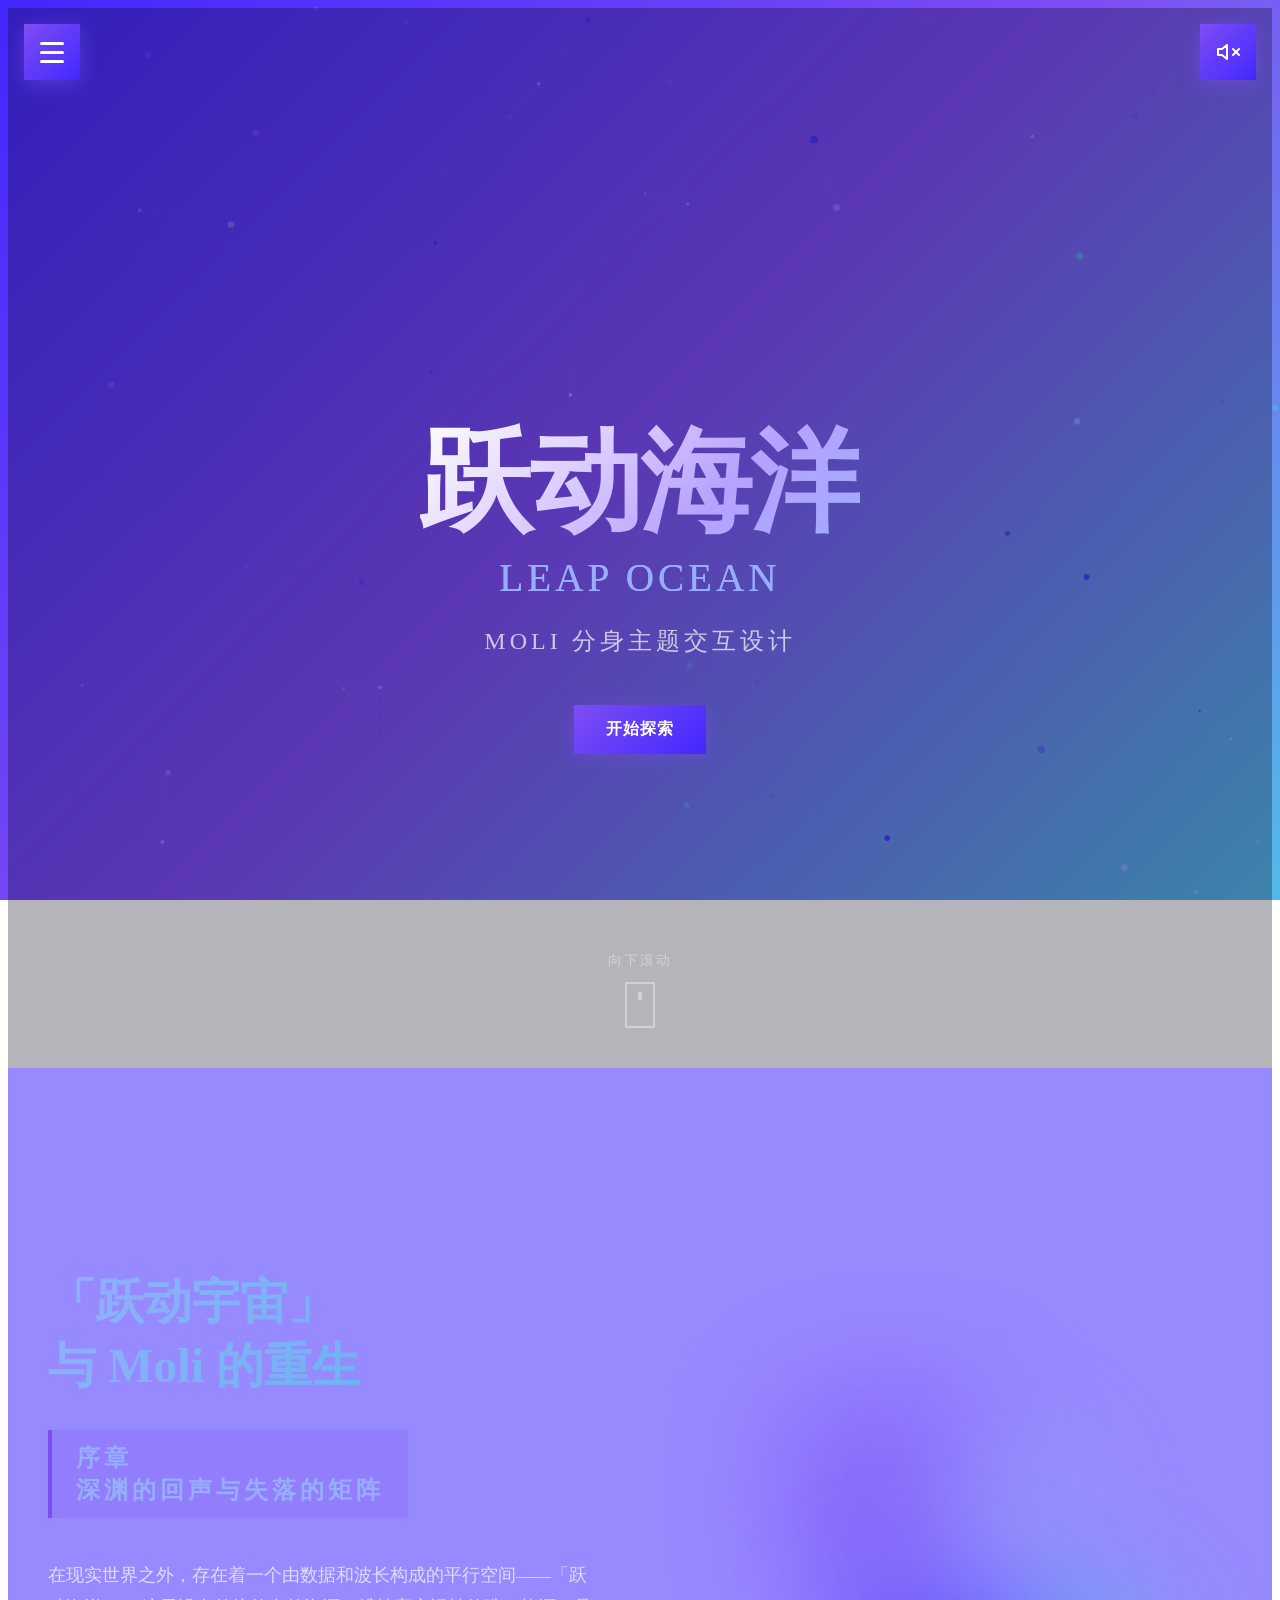
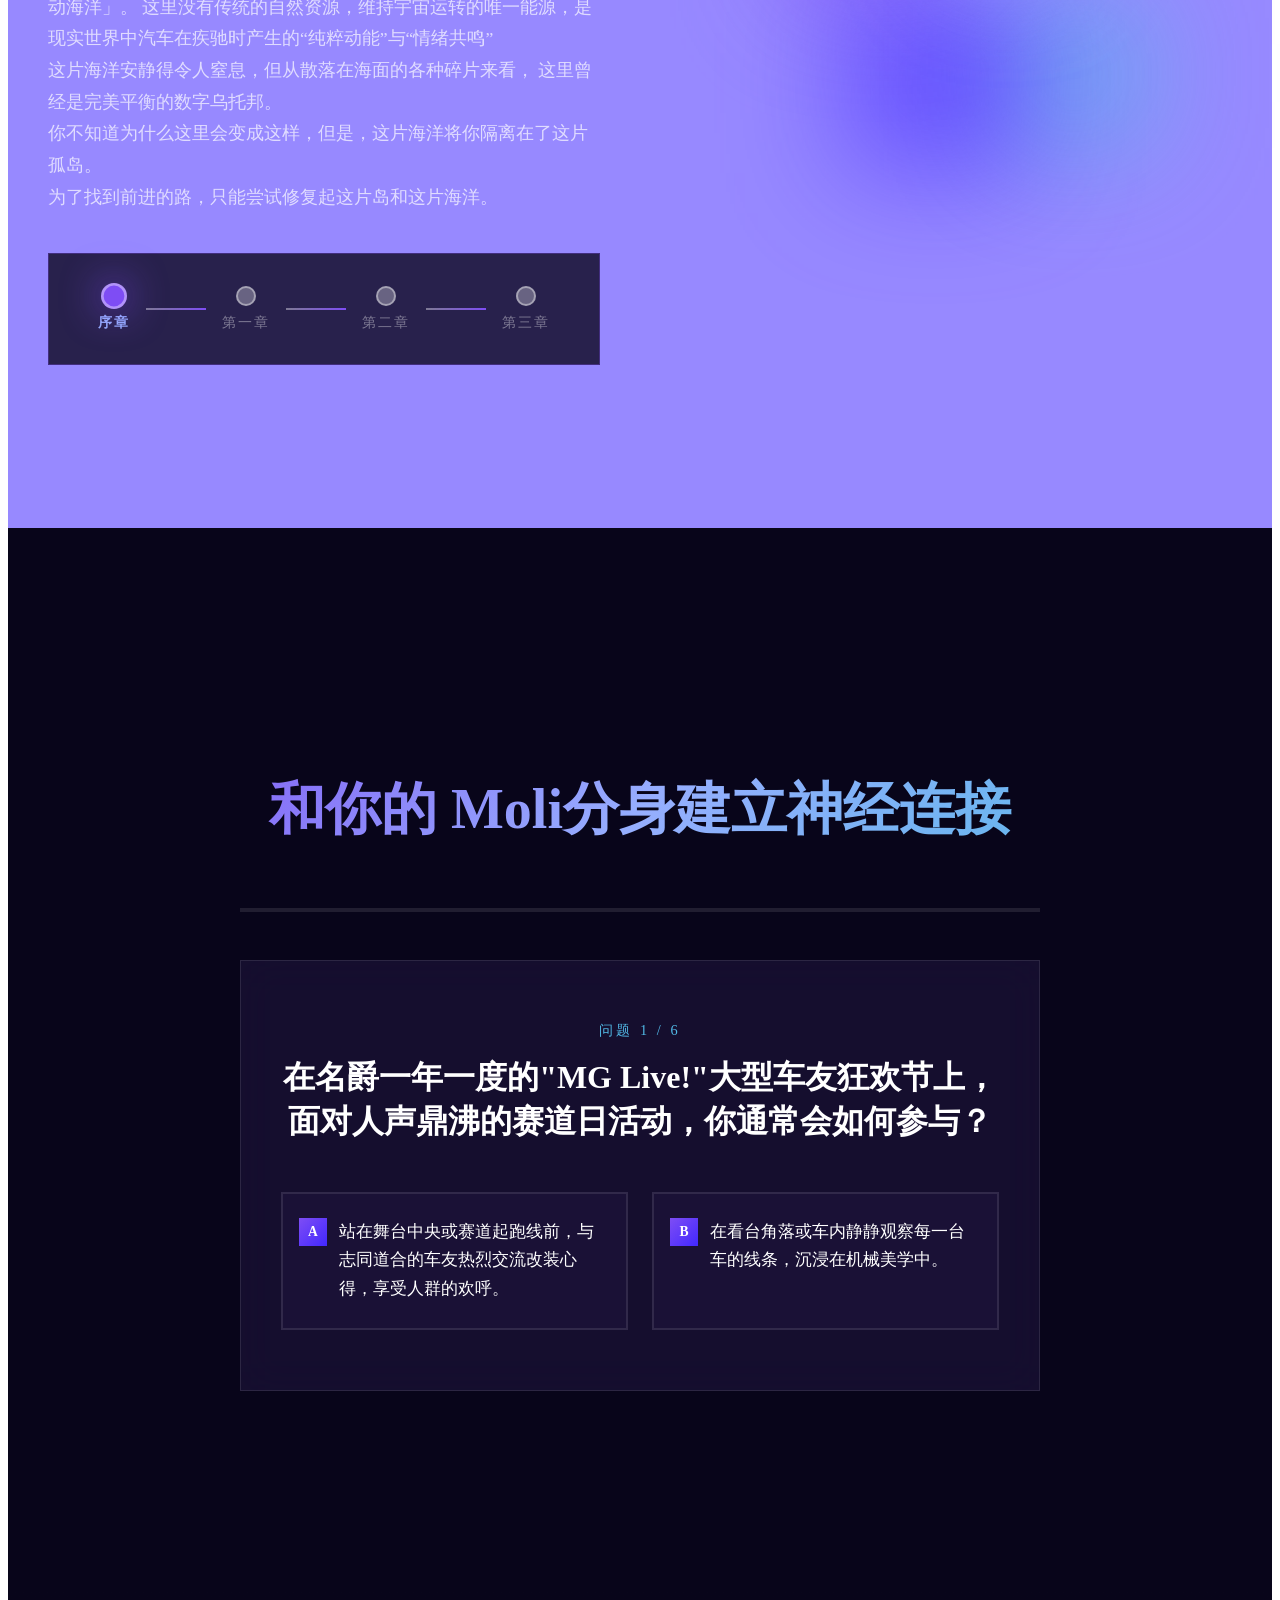
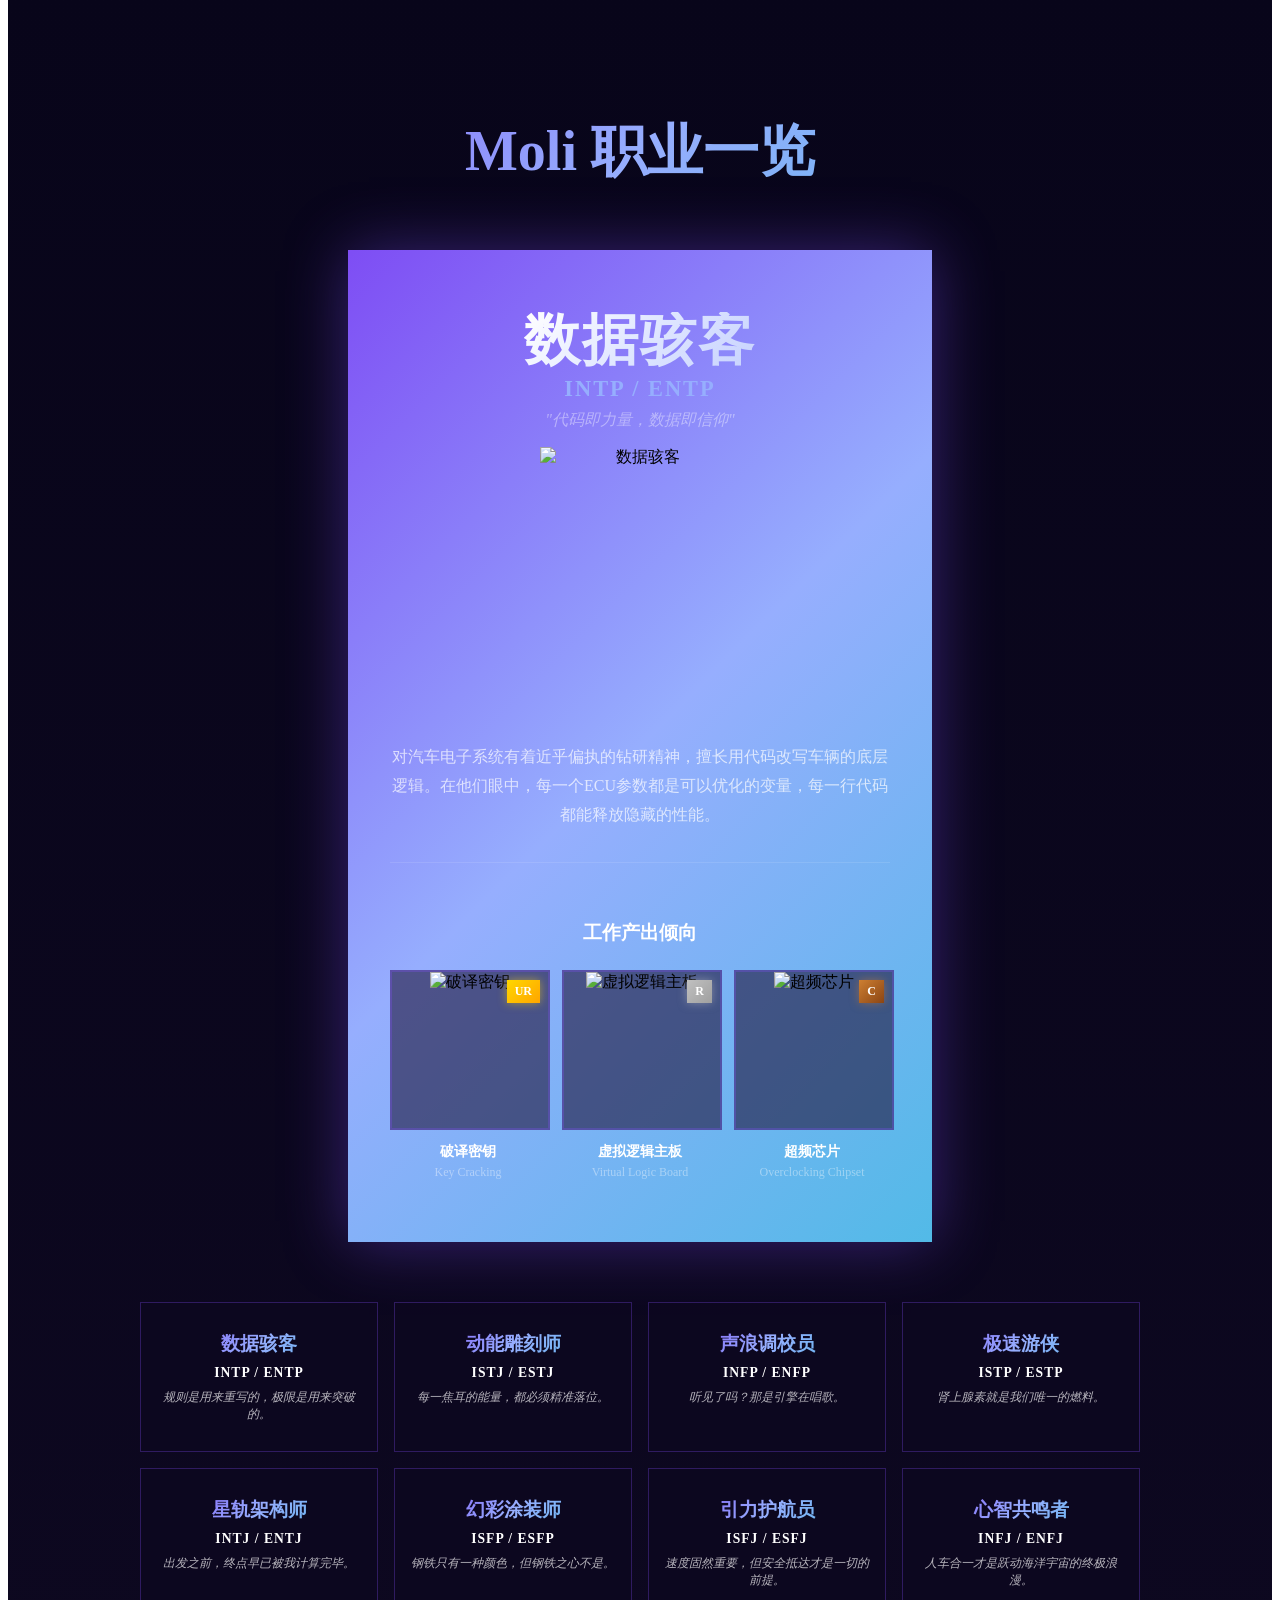
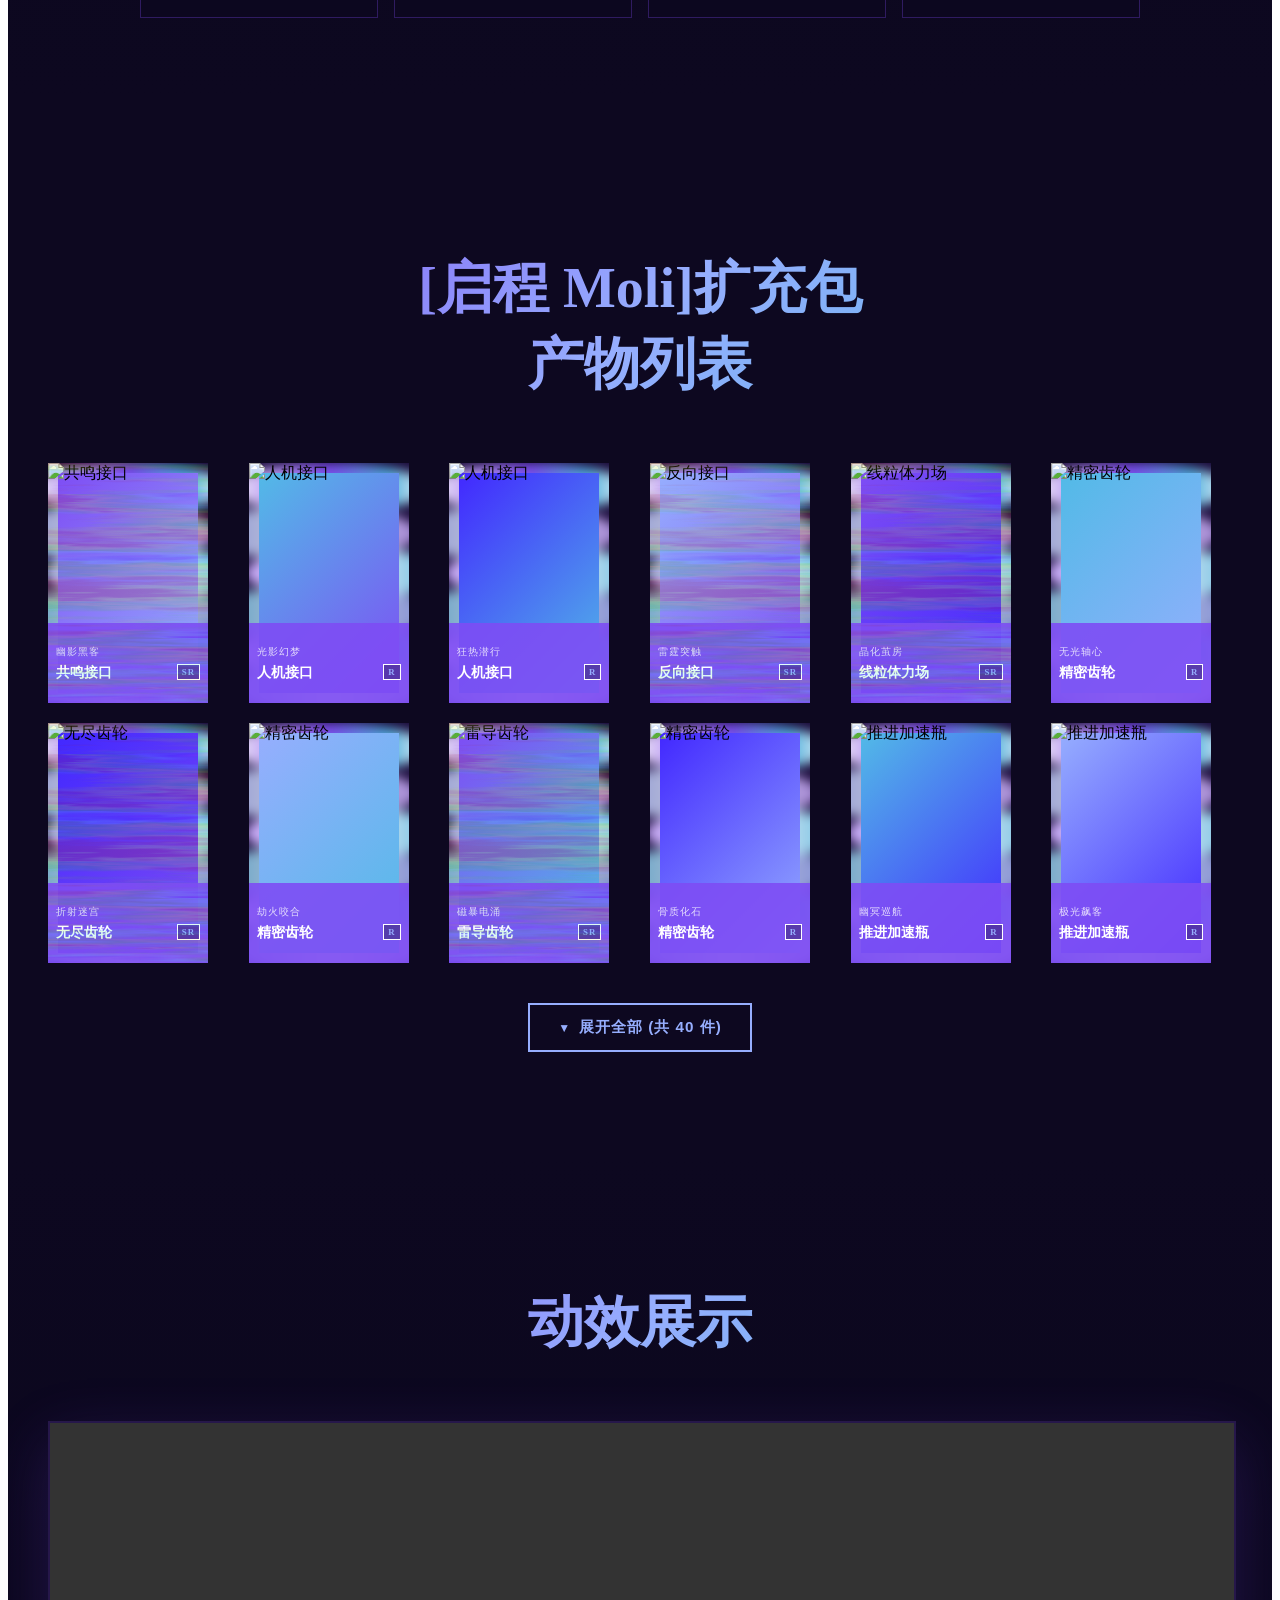
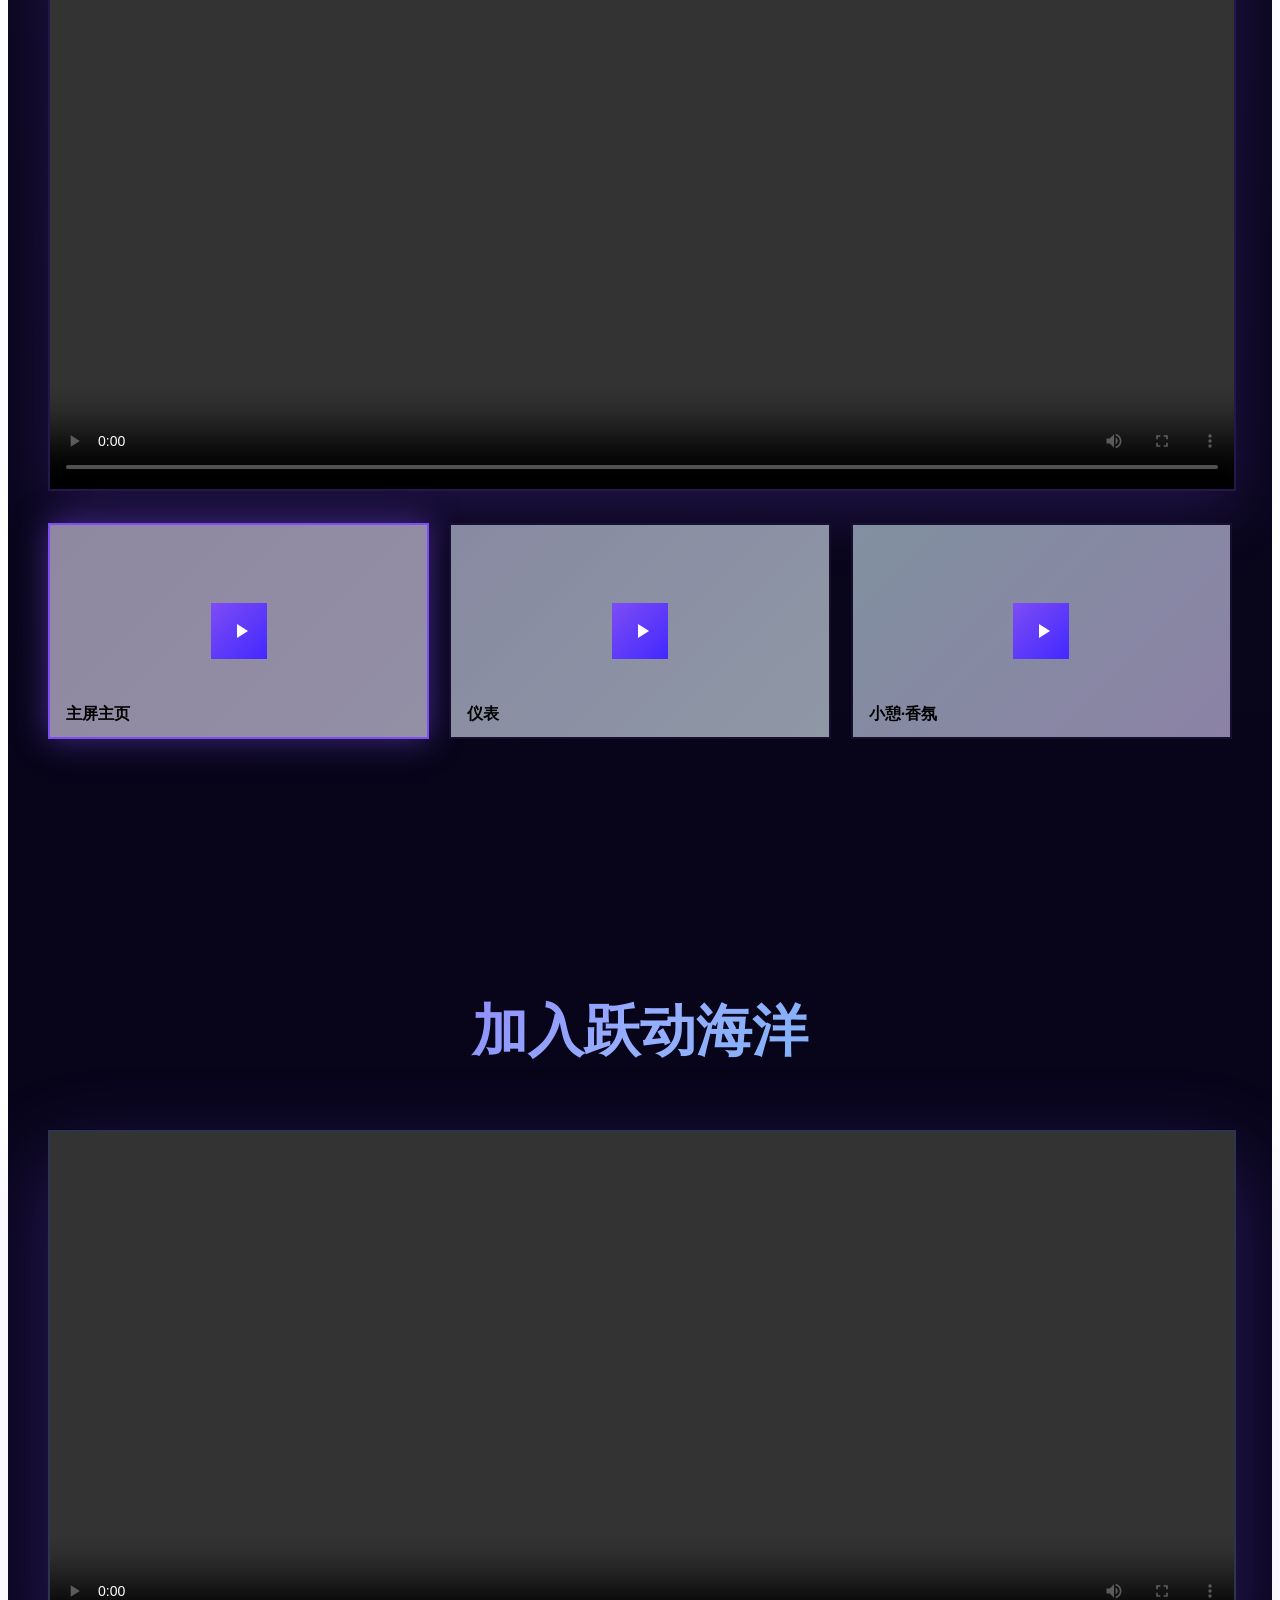
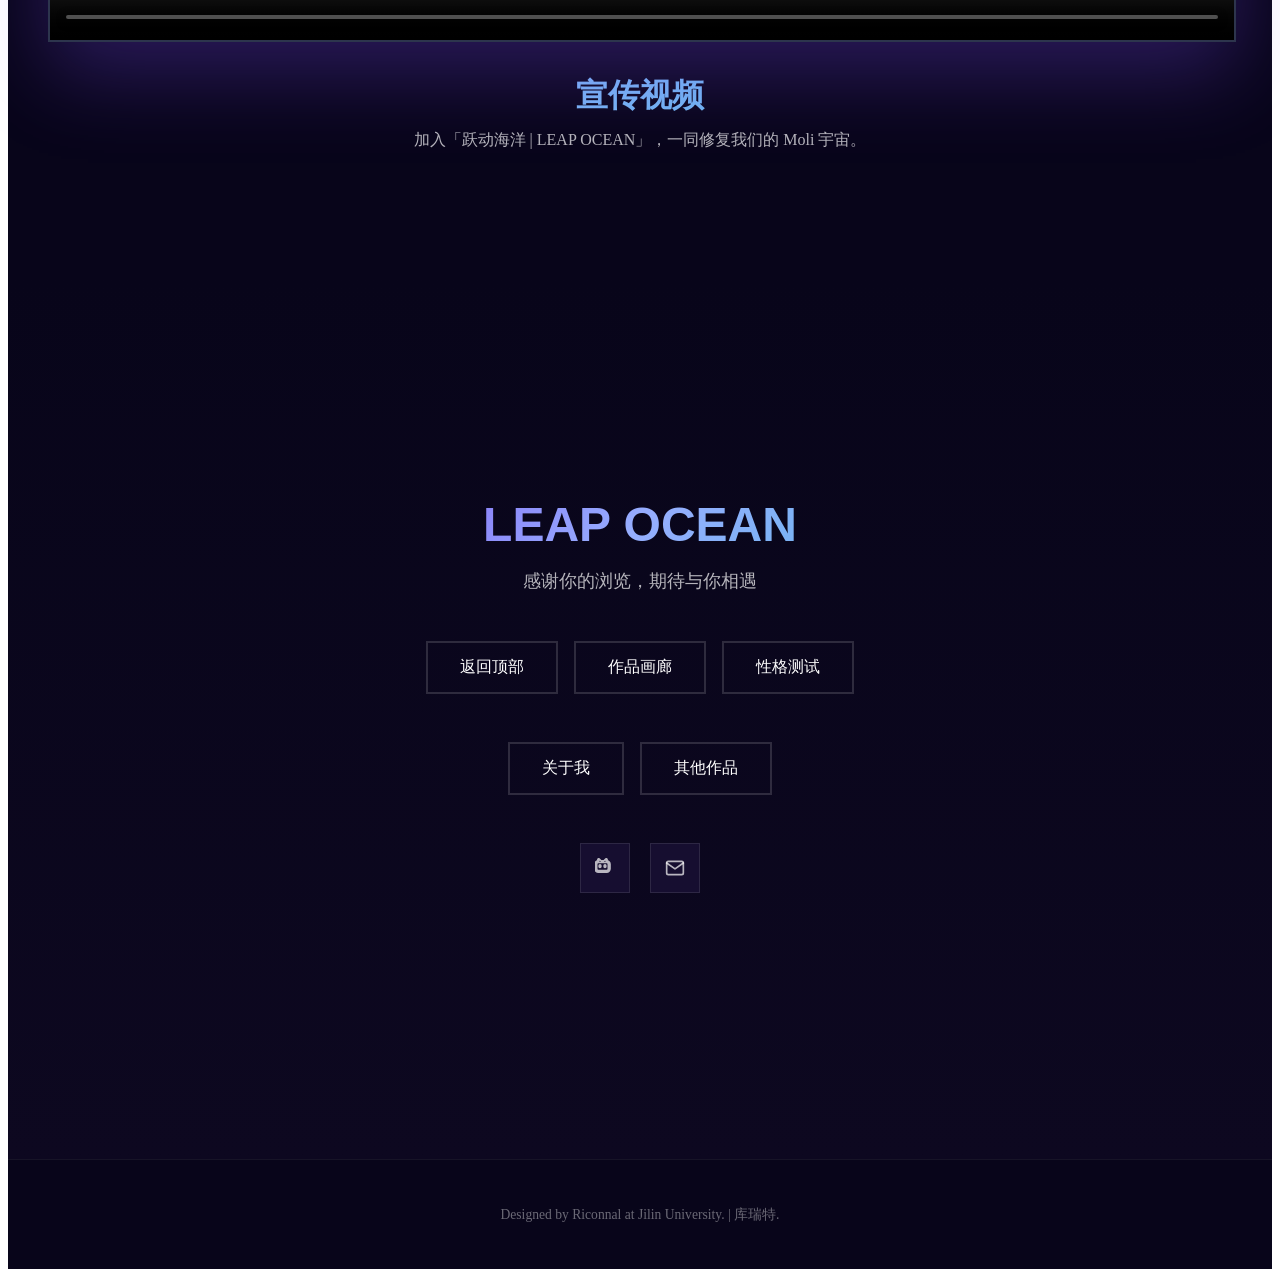
==== commit 5cf2fb18: "feat: 分析 index.html 异常原因 Co-authored-by: traeagent <traeagent@users.noreply.github.com>" ====
--- a/index.html
+++ b/index.html
@@ -7,19 +7,16 @@
   <link rel="preconnect" href="https://fonts.googleapis.com">
   <link rel="preconnect" href="https://fonts.gstatic.com" crossorigin>
   <link rel="stylesheet" href="css/style.css">
+  <!-- Google tag (gtag.js) -->
+  <script async src="https://www.googletagmanager.com/gtag/js?id=G-SXTRMXZRHX"></script>
+  <script>
+    window.dataLayer = window.dataLayer || [];
+    function gtag(){dataLayer.push(arguments);}
+    gtag('js', new Date());
+    gtag('config', 'G-SXTRMXZRHX');
+  </script>
 </head>
 
-  <!-- Google tag (gtag.js) -->
-<script async src="https://www.googletagmanager.com/gtag/js?id=G-SXTRMXZRHX"></script>
-<script>
-  window.dataLayer = window.dataLayer || [];
-  function gtag(){dataLayer.push(arguments);}
-  gtag('js', new Date());
-
-  gtag('config', 'G-SXTRMXZRHX');
-</script>
-
-  
 <body>
 
   <canvas id="particles-canvas"></canvas>
@@ -43,42 +40,6 @@
     <span class="hamburger-line"></span>
     <span class="hamburger-line"></span>
   </button>
-
-  <div class="side-menu" id="side-menu">
-    <div class="side-menu-overlay" id="side-menu-overlay"></div>
-    <div class="side-menu-content">
-      <div class="side-menu-header">
-        <span class="side-menu-title">导航</span>
-        <button class="side-menu-close" id="side-menu-close" aria-label="关闭菜单">
-          <svg viewBox="0 0 24 24" fill="none" stroke="currentColor" stroke-width="2">
-            <line x1="18" y1="6" x2="6" y2="18"></line>
-            <line x1="6" y1="6" x2="18" y2="18"></line>
-          </svg>
-        </button>
-      </div>
-      <nav class="side-menu-nav">
-        <div class="menu-group">
-          <div class="menu-group-title">跃动海洋</div>
-          <ul class="menu-list">
-            <li><a href="#worldview" class="menu-link">世界观</a></li>
-            <li><a href="#mbti-test" class="menu-link">职业测试</a></li>
-            <li><a href="#mbti-results" class="menu-link">所有职业</a></li>
-            <li><a href="#gallery" class="menu-link">产物列表</a></li>
-            <li><a href="#video-selector" class="menu-link">动效展示</a></li>
-            <li><a href="#featured-video" class="menu-link">宣传视频</a></li>
-          </ul>
-        </div>
-        <div class="menu-group">
-          <div class="menu-group-title">关于我</div>
-          <ul class="menu-list">
-            <li><a href="about.html" class="menu-link">我</a></li>
-            <li><a href="about.html#gallery" class="menu-link">我的作品</a></li>
-          </ul>
-        </div>
-      </nav>
-    </div>
-  </div>
-
 
   <div class="side-menu" id="side-menu">
     <div class="side-menu-overlay" id="side-menu-overlay"></div>
--- a/css/style.css
+++ b/css/style.css
@@ -39,6 +39,8 @@
   --gradient-accent: linear-gradient(135deg, #7E4DF4 0%, #96AEFE 50%, #52BAE7 100%);
   --font-display: 'HarmonyOS Sans', 'PingFang SC', 'Microsoft YaHei', sans-serif;
   --font-body: 'HarmonyOS Sans', 'PingFang SC', 'Microsoft YaHei', sans-serif;
+  --section-padding: 80px 0;
+}
 
 .section {
   min-height: 100vh;
@@ -208,193 +210,6 @@
   }
   50% {
     box-shadow: 0 4px 40px rgba(126, 77, 244, 0.9), 0 0 60px rgba(150, 174, 254, 0.4);
-  }
-}
-
-#menu-toggle {
-  position: fixed;
-  top: 24px;
-  left: 24px;
-  width: 56px;
-  height: 56px;
-  background: var(--gradient-primary);
-  border: none;
-  cursor: pointer;
-  z-index: 1001;
-  display: flex;
-  flex-direction: column;
-  align-items: center;
-  justify-content: center;
-  gap: 6px;
-  box-shadow: 0 4px 20px rgba(126, 77, 244, 0.5);
-  transition: all 0.3s ease;
-}
-
-#menu-toggle:hover {
-  transform: scale(1.1);
-  box-shadow: 0 6px 30px rgba(126, 77, 244, 0.7);
-}
-
-.hamburger-line {
-  width: 24px;
-  height: 3px;
-  background: white;
-  border-radius: 2px;
-  transition: all 0.3s ease;
-}
-
-#menu-toggle.active .hamburger-line:nth-child(1) {
-  transform: translateY(9px) rotate(45deg);
-}
-
-#menu-toggle.active .hamburger-line:nth-child(2) {
-  opacity: 0;
-}
-
-#menu-toggle.active .hamburger-line:nth-child(3) {
-  transform: translateY(-9px) rotate(-45deg);
-}
-
-.side-menu {
-  position: fixed;
-  inset: 0;
-  z-index: 2000;
-  visibility: hidden;
-}
-
-.side-menu.active {
-  visibility: visible;
-}
-
-.side-menu-overlay {
-  position: absolute;
-  inset: 0;
-  background: rgba(0, 0, 0, 0.7);
-  opacity: 0;
-  transition: opacity 0.3s ease;
-}
-
-.side-menu.active .side-menu-overlay {
-  opacity: 1;
-}
-
-.side-menu-content {
-  position: absolute;
-  top: 0;
-  left: 0;
-  width: 300px;
-  height: 100%;
-  background: linear-gradient(180deg, rgba(13, 8, 32, 0.98) 0%, rgba(8, 5, 26, 0.98) 100%);
-  border-right: 1px solid var(--border-glow);
-  transform: translateX(-100%);
-  transition: transform 0.3s ease;
-  overflow-y: auto;
-}
-
-.side-menu.active .side-menu-content {
-  transform: translateX(0);
-}
-
-.side-menu-header {
-  display: flex;
-  align-items: center;
-  justify-content: space-between;
-  padding: 24px;
-  border-bottom: 1px solid rgba(126, 77, 244, 0.3);
-}
-
-.side-menu-title {
-  font-family: var(--font-display);
-  font-size: 1.2rem;
-  font-weight: 700;
-  color: var(--text-primary);
-  letter-spacing: 2px;
-}
-
-.side-menu-close {
-  width: 40px;
-  height: 40px;
-  background: rgba(126, 77, 244, 0.2);
-  border: 1px solid var(--border-glow);
-  cursor: pointer;
-  display: flex;
-  align-items: center;
-  justify-content: center;
-  transition: all 0.3s ease;
-}
-
-.side-menu-close:hover {
-  background: rgba(126, 77, 244, 0.4);
-}
-
-.side-menu-close svg {
-  width: 20px;
-  height: 20px;
-  color: var(--text-primary);
-}
-
-.side-menu-nav {
-  padding: 20px;
-}
-
-.menu-group {
-  margin-bottom: 24px;
-}
-
-.menu-group-title {
-  font-family: var(--font-display);
-  font-size: 0.85rem;
-  font-weight: 700;
-  color: var(--light-blue-purple);
-  letter-spacing: 2px;
-  text-transform: uppercase;
-  margin-bottom: 12px;
-  padding-left: 12px;
-  border-left: 3px solid var(--primary-purple);
-}
-
-.menu-list {
-  list-style: none;
-  padding: 0;
-  margin: 0;
-}
-
-.menu-list li {
-  margin-bottom: 4px;
-}
-
-.menu-link {
-  display: block;
-  padding: 12px 16px;
-  font-family: var(--font-display);
-  font-size: 1rem;
-  color: var(--text-secondary);
-  text-decoration: none;
-  border-radius: 8px;
-  transition: all 0.3s ease;
-}
-
-.menu-link:hover {
-  background: rgba(126, 77, 244, 0.2);
-  color: var(--text-primary);
-  padding-left: 24px;
-}
-
-@media (max-width: 768px) {
-  #menu-toggle {
-    top: 16px;
-    left: 16px;
-    width: 48px;
-    height: 48px;
-  }
-
-  .side-menu-content {
-    width: 260px;
-  }
-
-  .menu-link {
-    font-size: 0.95rem;
-    padding: 10px 14px;
   }
 }
 
